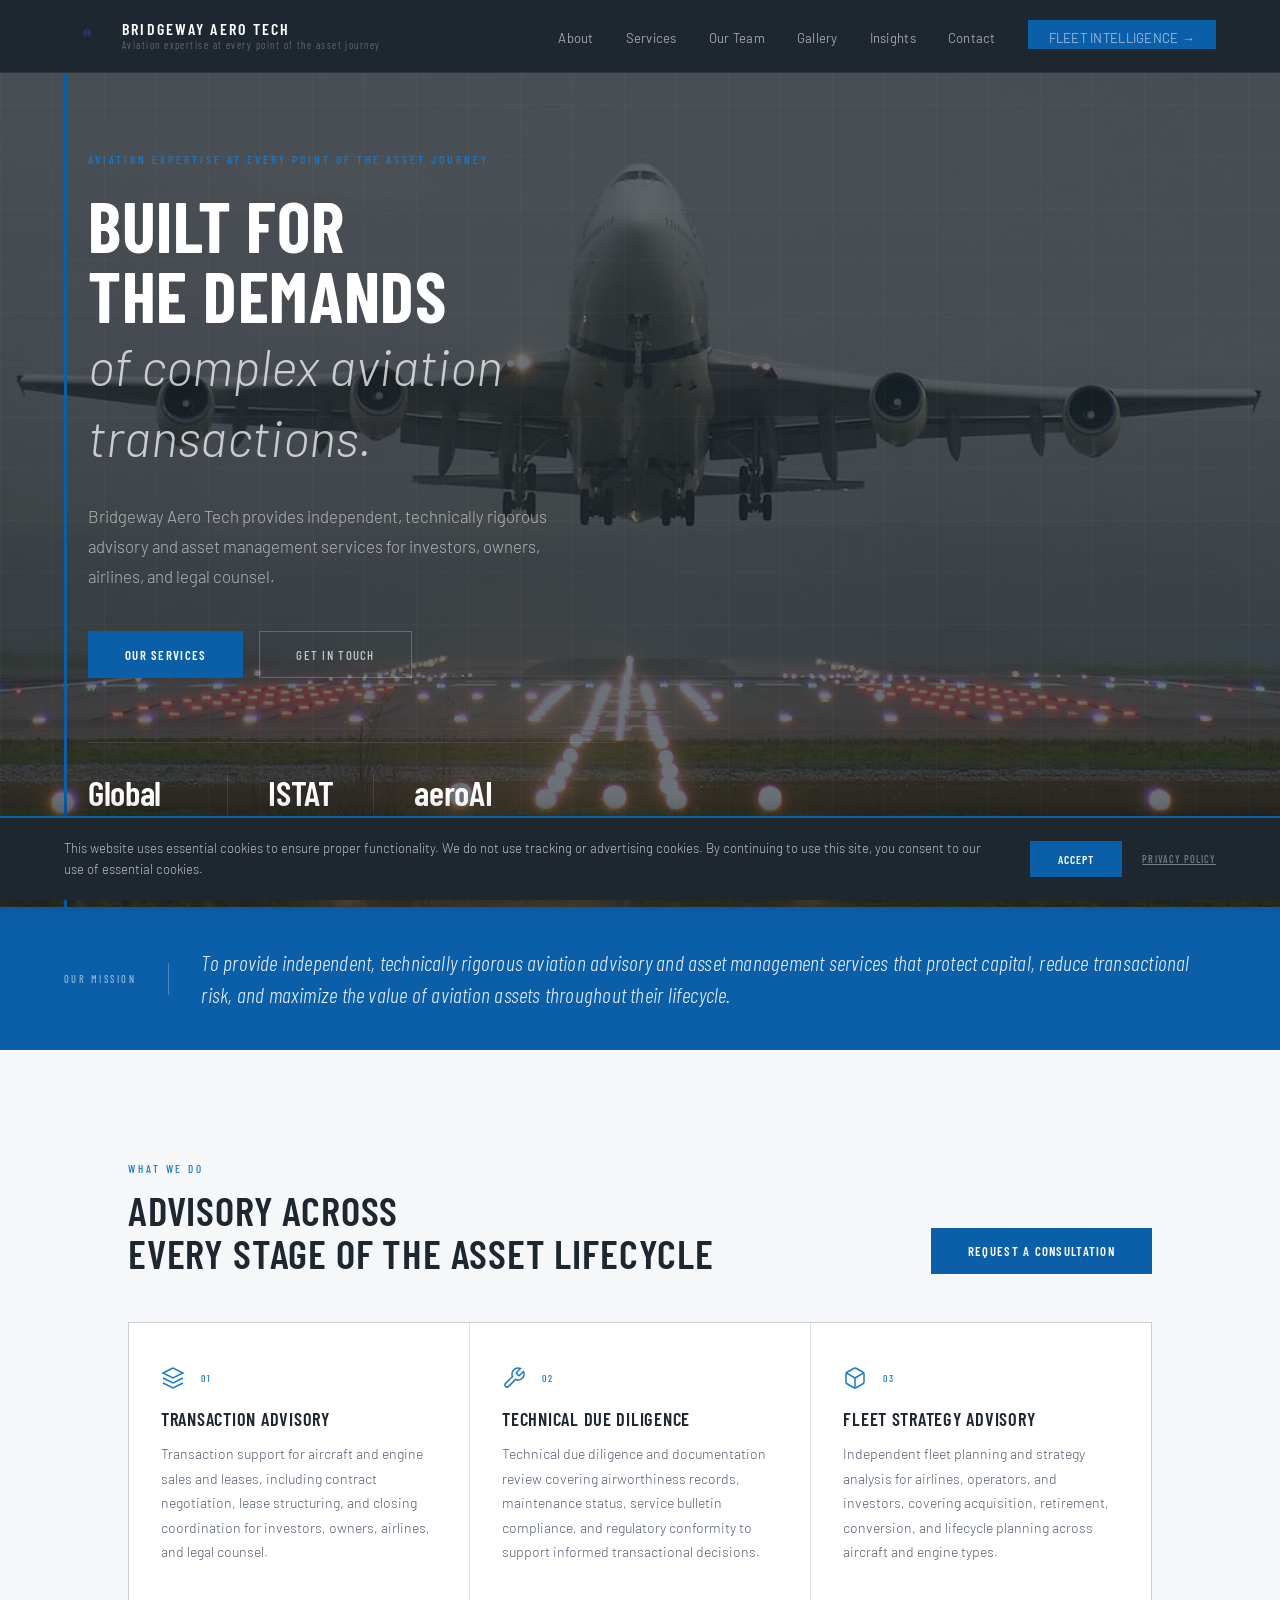
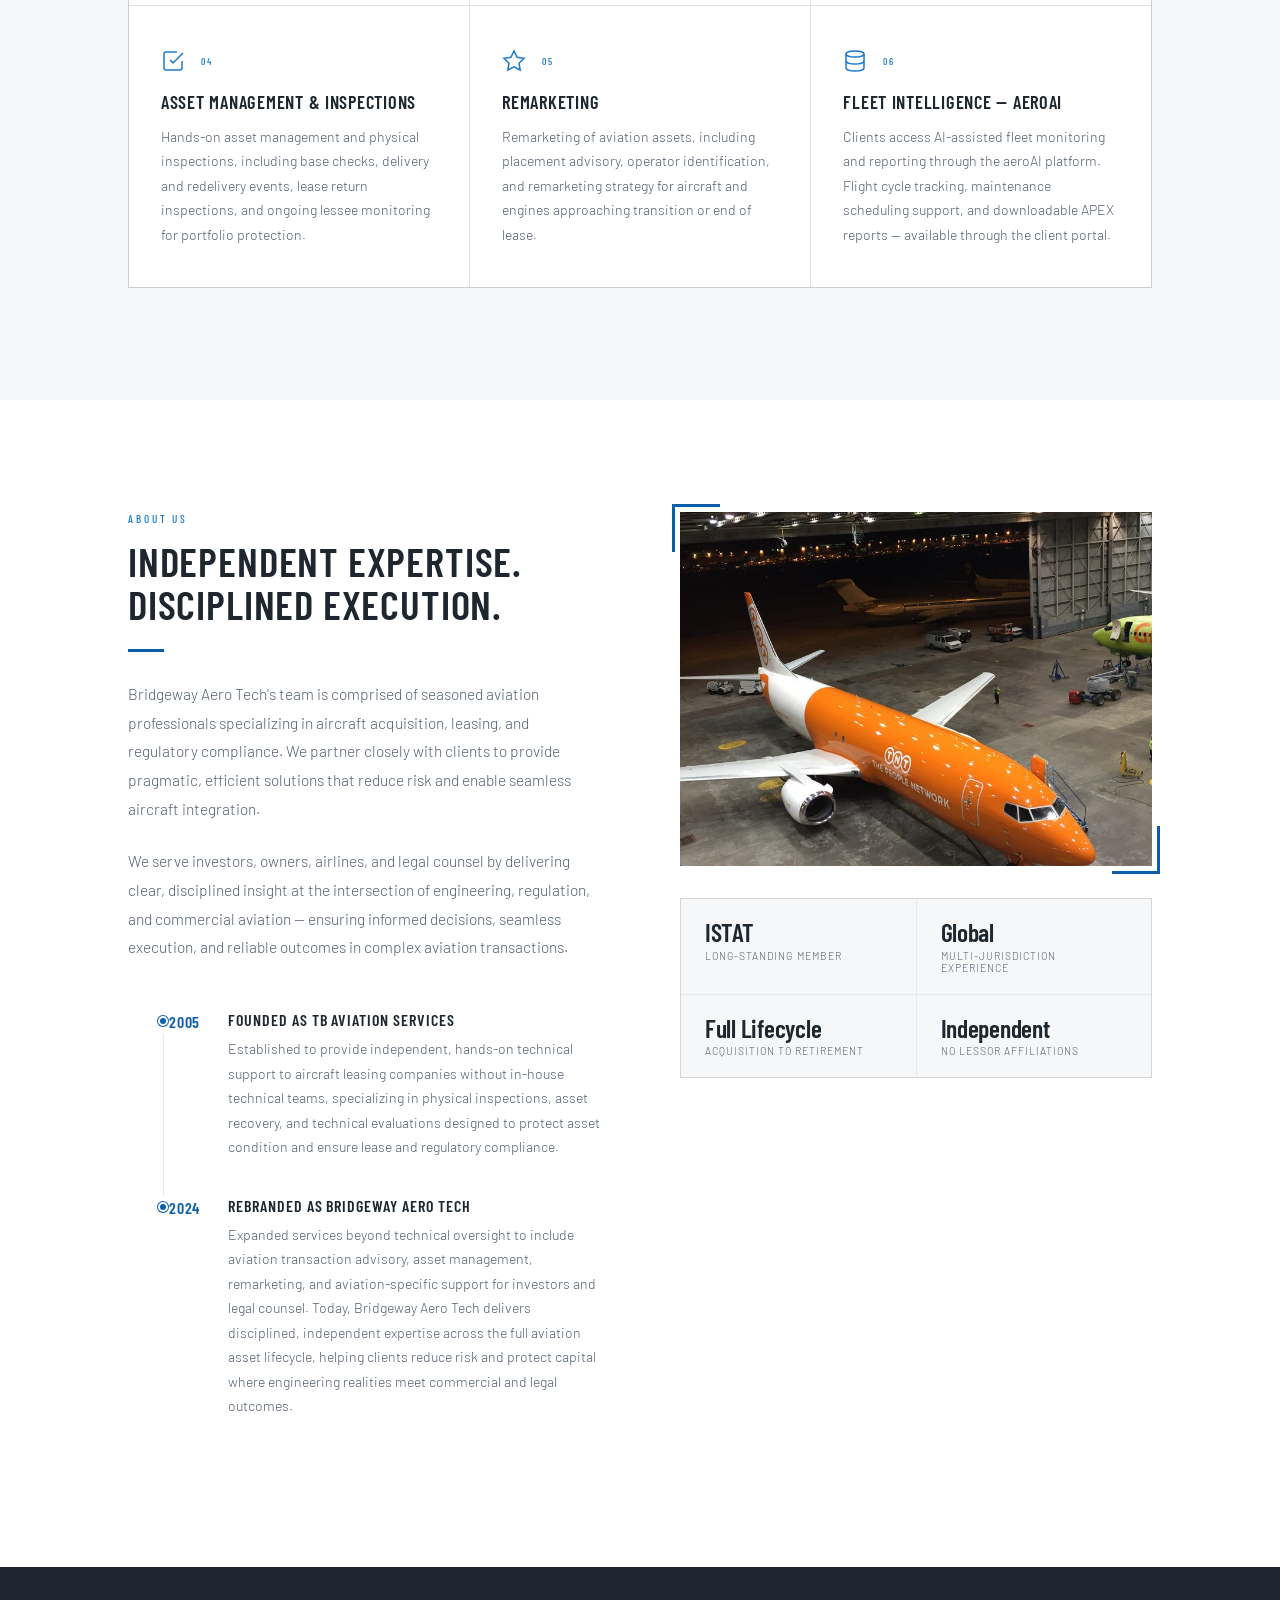
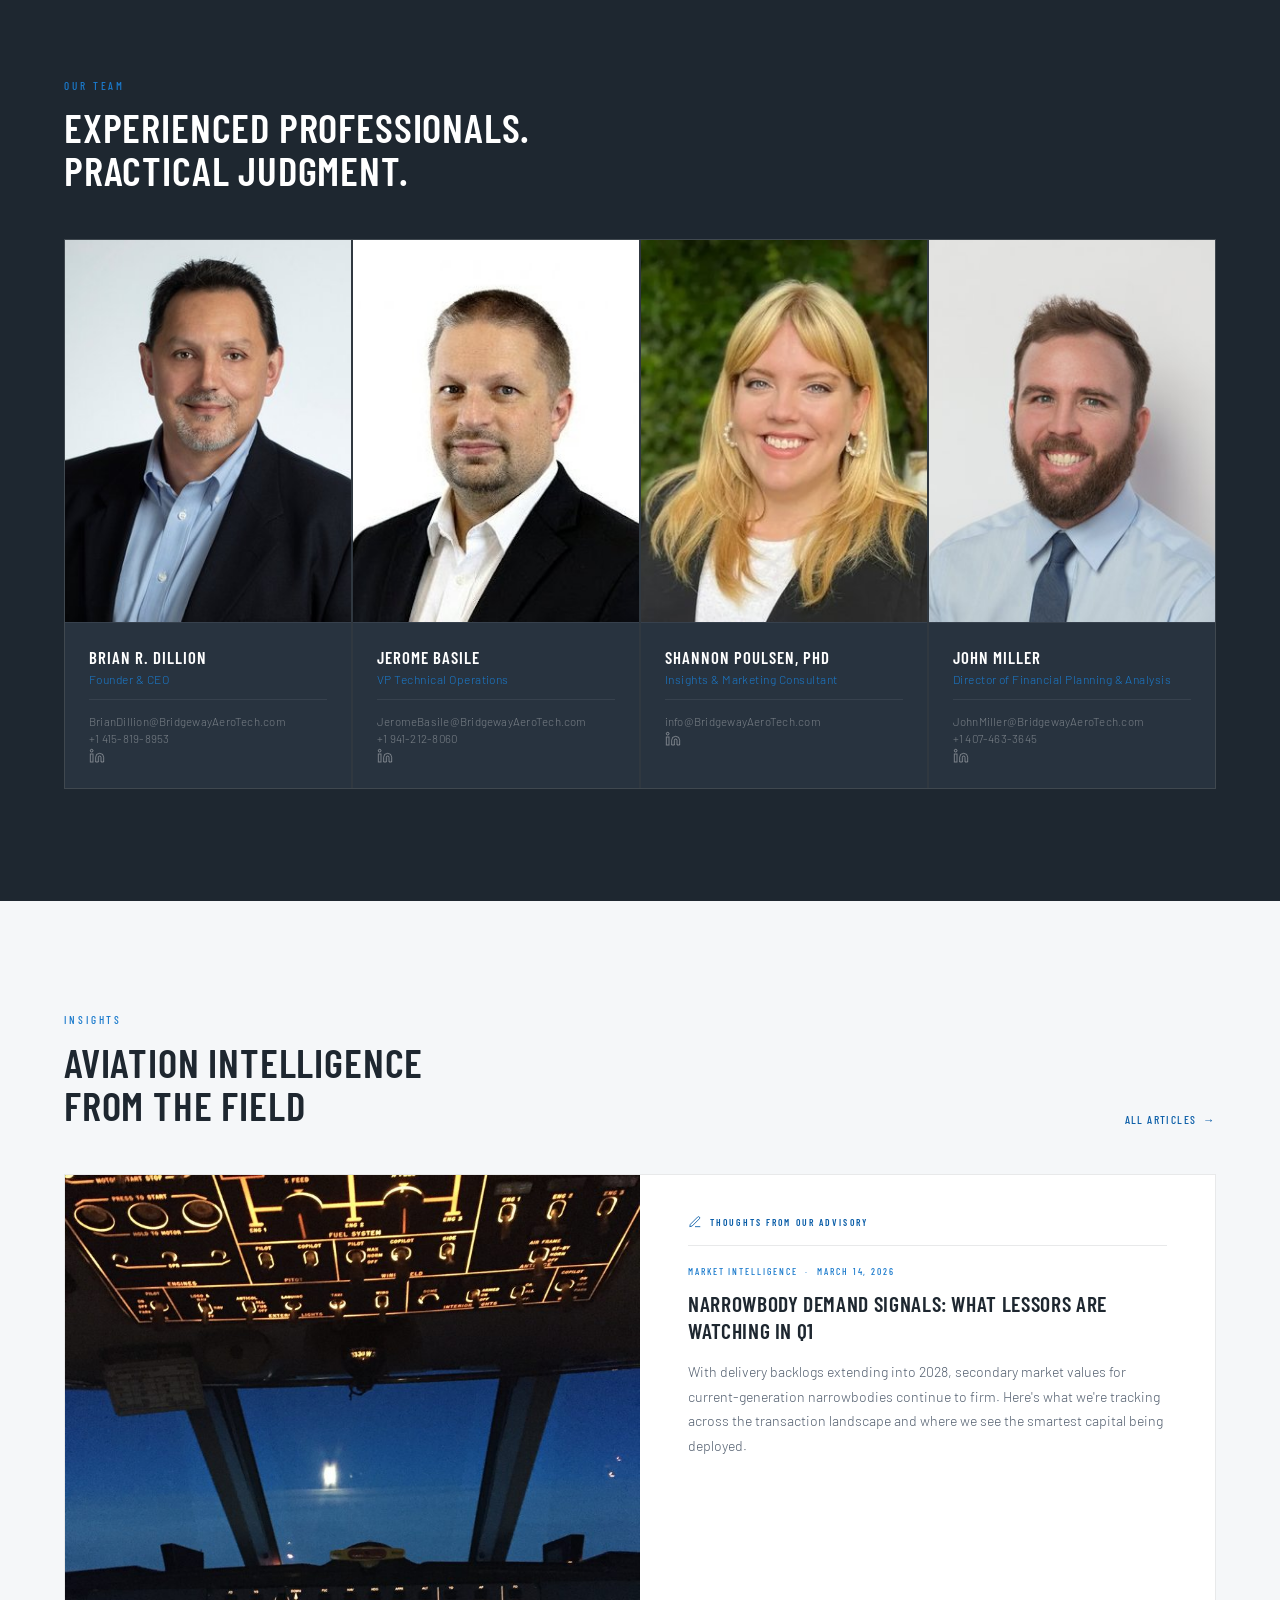
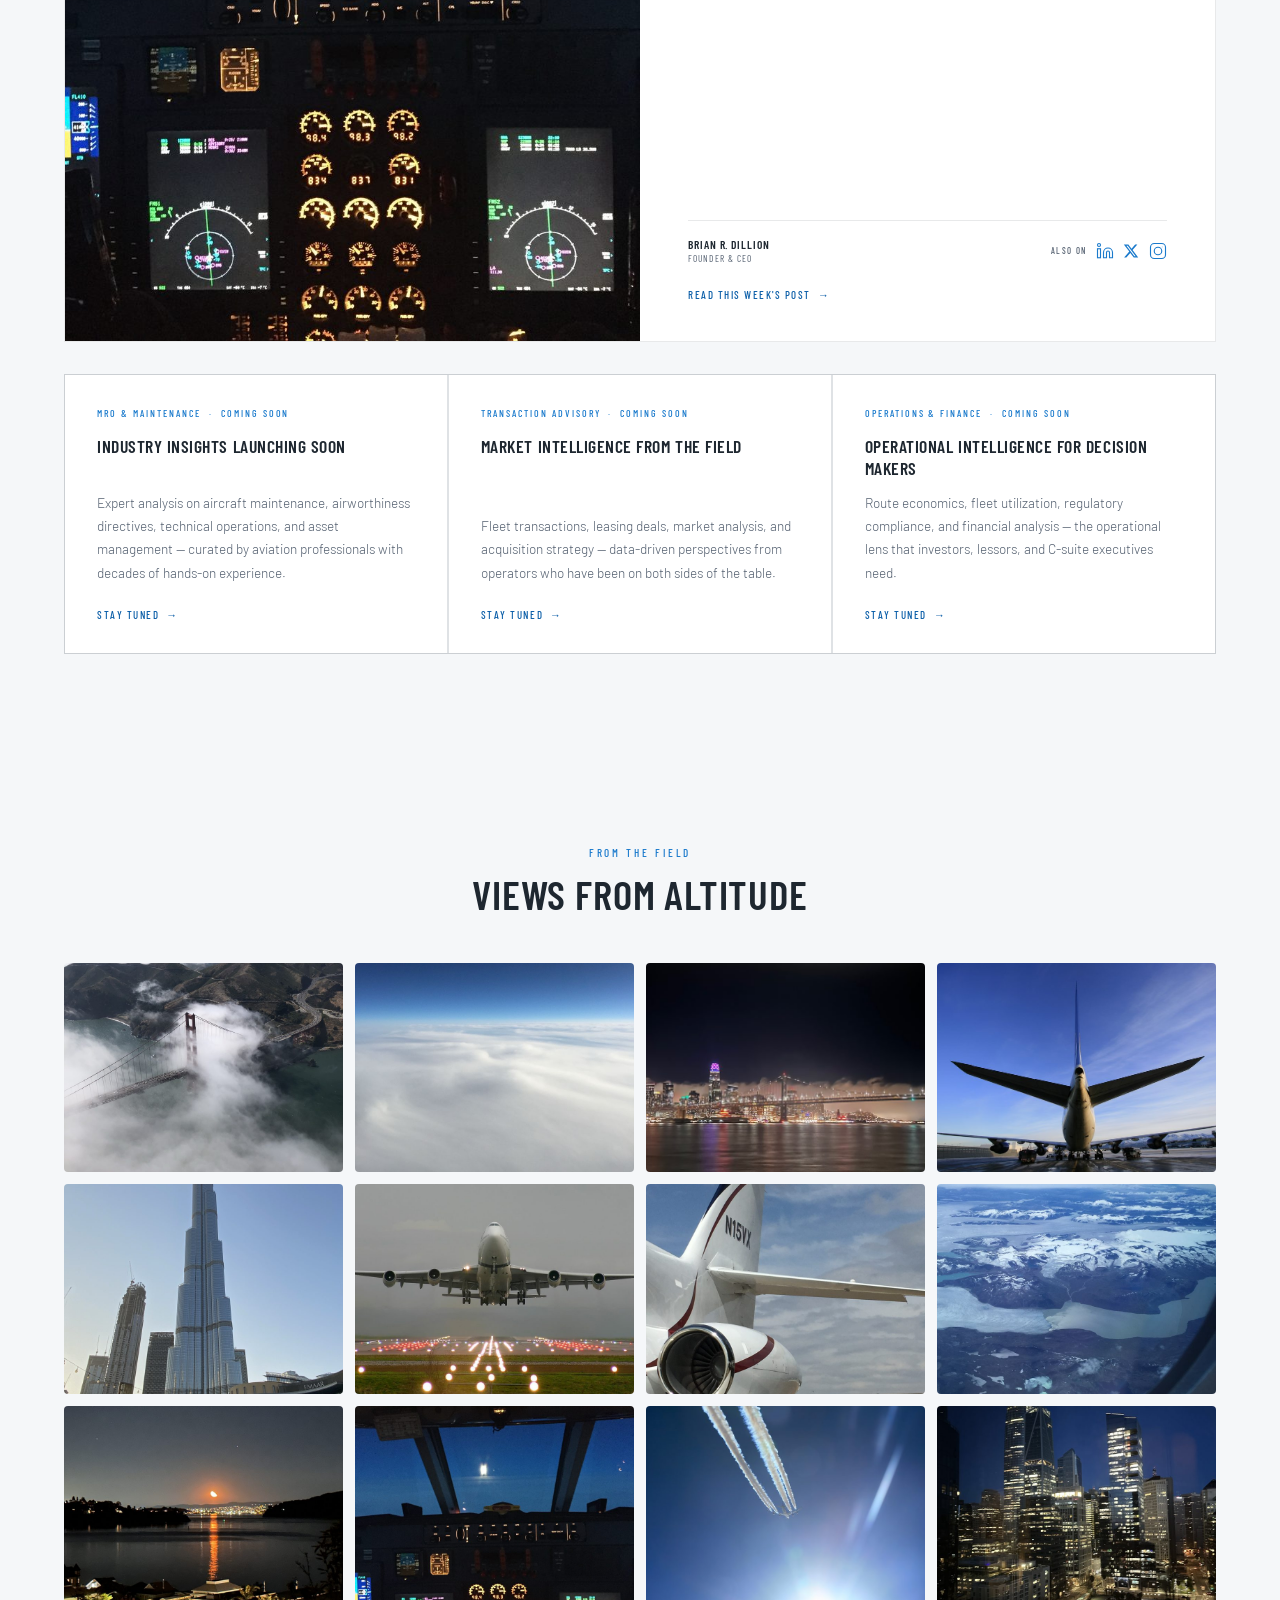
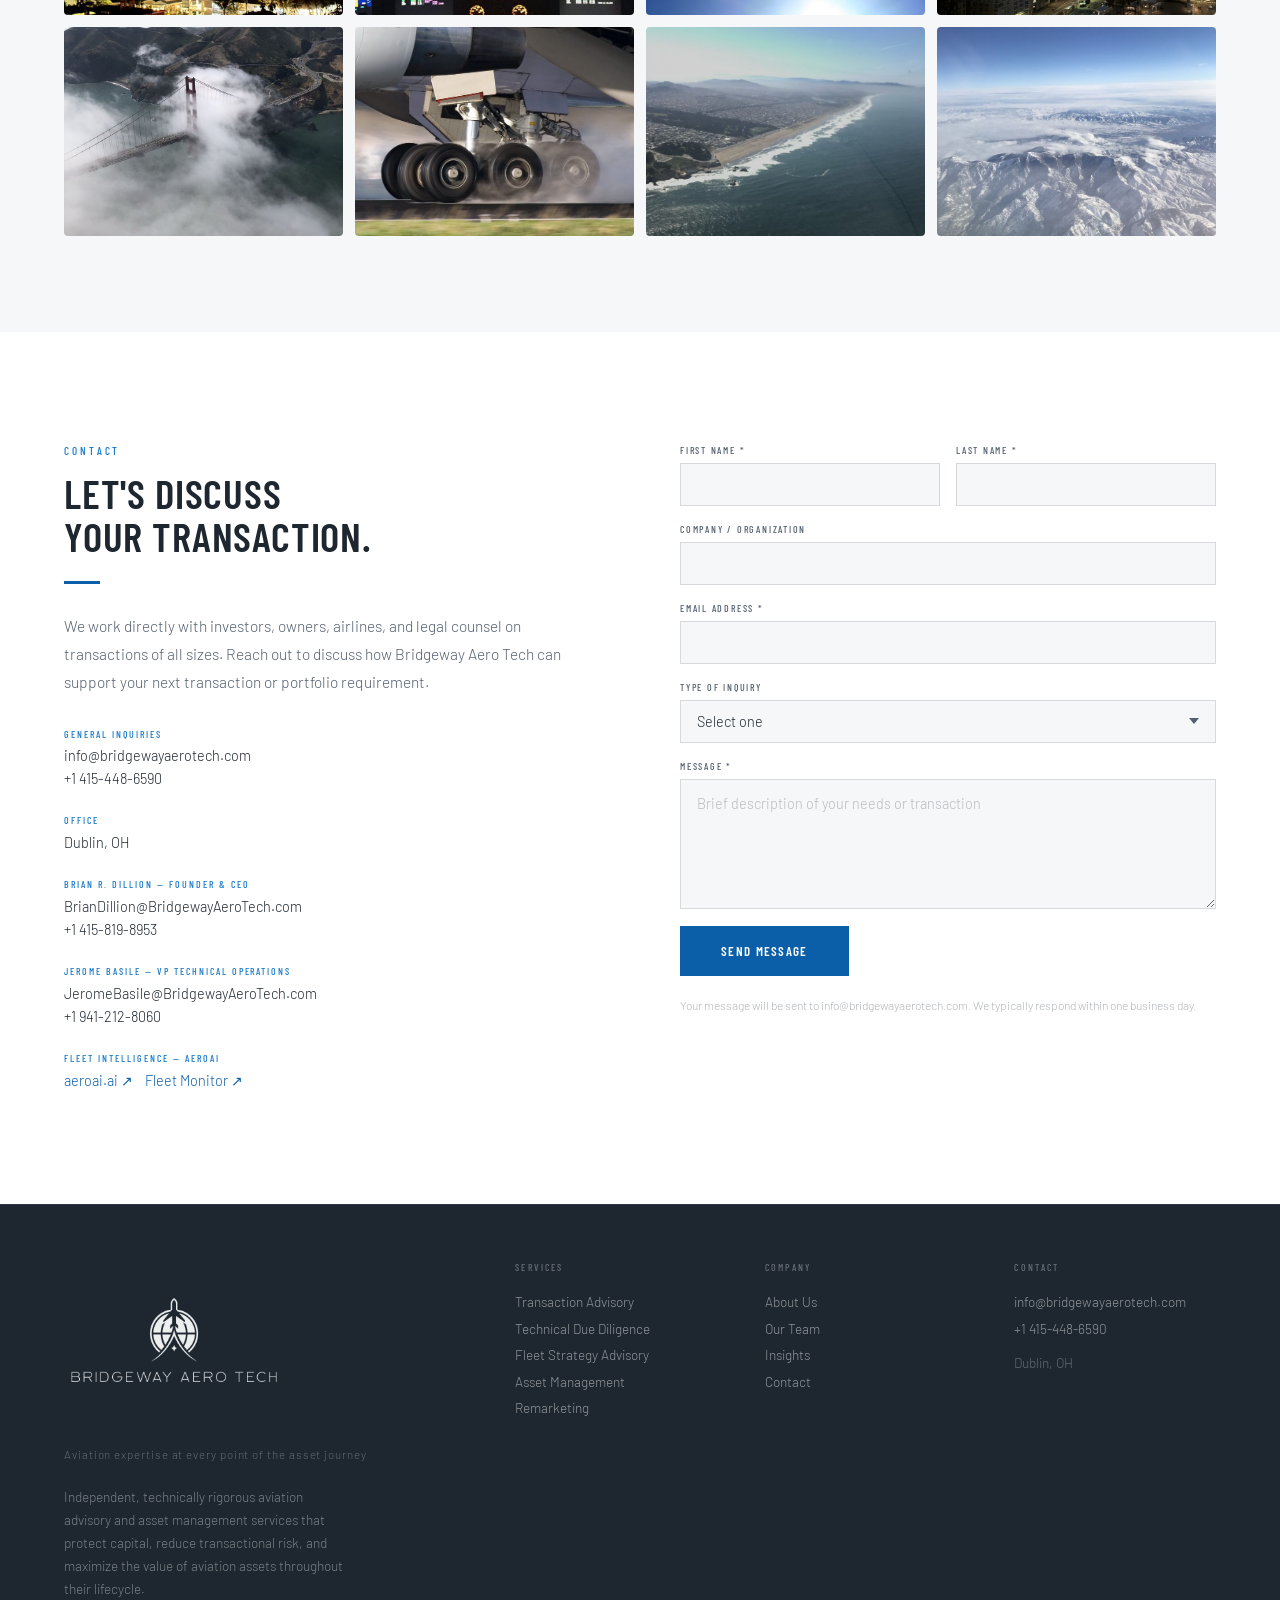
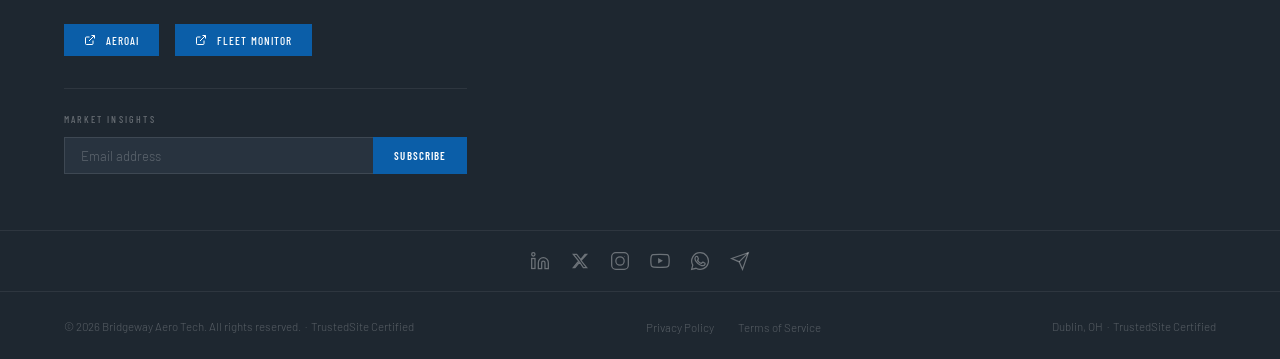
==== index.html @ 1b3d4e00 "Rebuild deploy with modular preview.html + all assets Replace old monolithic index.html with the upd" ====
<!DOCTYPE html>
<html lang="en">
<head>
<meta charset="UTF-8">
<meta name="viewport" content="width=device-width, initial-scale=1.0">
<title>Bridgeway Aero Tech | Independent Aviation Advisory &amp; Asset Management</title>
<meta name="description" content="Bridgeway Aero Tech — Aviation expertise at every point of the asset journey. Independent, technically rigorous aviation advisory and asset management services that protect capital, reduce transactional risk, and maximize asset value.">

<!-- Open Graph -->
<meta property="og:type" content="website">
<meta property="og:title" content="Bridgeway Aero Tech | Independent Aviation Advisory &amp; Asset Management">
<meta property="og:description" content="Aviation expertise at every point of the asset journey. Independent, technically rigorous aviation advisory and asset management services that protect capital and maximize asset value.">
<meta property="og:url" content="https://bridgewayaerotech.com/">
<meta property="og:image" content="https://bridgewayaerotech.com/assets/images/hero-poster.jpg">
<meta property="og:site_name" content="Bridgeway Aero Tech">

<!-- Twitter Card -->
<meta name="twitter:card" content="summary_large_image">
<meta name="twitter:title" content="Bridgeway Aero Tech | Independent Aviation Advisory">
<meta name="twitter:description" content="Aviation expertise at every point of the asset journey. Independent aviation advisory and asset management services that protect capital and reduce transactional risk.">
<meta name="twitter:image" content="https://bridgewayaerotech.com/assets/images/hero-poster.jpg">

<!-- Canonical -->
<link rel="canonical" href="https://bridgewayaerotech.com/">

<!-- Favicon -->
<link rel="icon" type="image/png" href="bat-logo-files/icononly_transparent.png">
<link rel="apple-touch-icon" href="bat-logo-files/icononly_transparent.png">

<!-- Preconnect -->
<link rel="preconnect" href="https://fonts.googleapis.com">
<link rel="preconnect" href="https://fonts.gstatic.com" crossorigin>

<!-- Google Fonts -->
<link href="https://fonts.googleapis.com/css2?family=Barlow:ital,wght@0,300;0,400;0,500;0,600;1,300;1,400&family=Barlow+Condensed:ital,wght@0,300;0,500;0,600;0,700;1,300&display=swap" rel="stylesheet">

<!-- Stylesheet -->
<link rel="stylesheet" href="css/styles.css">

<!-- Structured Data -->
<script type="application/ld+json">
{
  "@context": "https://schema.org",
  "@type": "Organization",
  "name": "Bridgeway Aero Tech",
  "url": "https://bridgewayaerotech.com",
  "logo": "https://bridgewayaerotech.com/bat-logo-files/fulllogo_transparent.png",
  "description": "Independent aviation advisory and asset management services.",
  "telephone": "+1-415-448-6590",
  "email": "info@bridgewayaerotech.com",
  "address": {
    "@type": "PostalAddress",
    "addressLocality": "Dublin",
    "addressRegion": "OH",
    "addressCountry": "US"
  },
  "sameAs": [
    "https://www.linkedin.com/company/bridgewayaerotech",
    "https://www.instagram.com/bridgewayaerotech",
    "https://aeroai.ai"
  ],
  "founder": {
    "@type": "Person",
    "name": "Brian R. Dillion",
    "jobTitle": "Founder & CEO"
  },
  "foundingDate": "2005"
}
</script>
</head>
<body>

<!-- ─────────────────────────────────────────
     NAVIGATION
───────────────────────────────────────── -->
<header>
  <nav class="nav" id="mainNav">
    <div class="nav-inner">

      <a href="#home" class="nav-logo" aria-label="Bridgeway Aero Tech">
        <img class="nav-logo-mark" src="assets/images/logo-mark.png" alt="Bridgeway Aero Tech" aria-hidden="true">
        <div class="nav-wordmark">
          Bridgeway Aero Tech
          <span>Aviation expertise at every point of the asset journey</span>
        </div>
      </a>

      <ul class="nav-links" role="list">
        <li><a href="#about">About</a></li>
        <li><a href="#services">Services</a></li>
        <li><a href="#team">Our Team</a></li>
        <li><a href="#gallery">Gallery</a></li>
        <li><a href="#insights">Insights</a></li>
        <li><a href="#contact">Contact</a></li>
        <li><a href="https://aeroai.ai" target="_blank" rel="noopener" class="nav-portal">Fleet Intelligence →</a></li>
      </ul>

      <button class="nav-toggle" id="navToggle" aria-label="Open menu" aria-expanded="false">
        <span></span>
        <span></span>
        <span></span>
      </button>

    </div>
  </nav>

  <!-- Mobile menu -->
  <div class="nav-mobile" id="navMobile" role="navigation" aria-label="Mobile menu">
    <ul role="list">
      <li><a href="#about" class="mobile-link">About</a></li>
      <li><a href="#services" class="mobile-link">Services</a></li>
      <li><a href="#team" class="mobile-link">Our Team</a></li>
      <li><a href="#gallery" class="mobile-link">Gallery</a></li>
      <li><a href="#insights" class="mobile-link">Insights</a></li>
      <li><a href="#contact" class="mobile-link">Contact</a></li>
    </ul>
    <a href="https://aeroai.ai" target="_blank" rel="noopener" class="nav-portal-mobile">Fleet Intelligence → aeroAI</a>
  </div>
</header>


<!-- ─────────────────────────────────────────
     HERO
───────────────────────────────────────── -->
<main>
<section class="hero" id="home" aria-label="Hero">

  <!-- Hero background image (swap back to <video> when hero-bg.mp4 is ready) -->
  <img class="hero-poster" src="assets/images/hero-poster.jpg" alt="" aria-hidden="true" loading="eager">

  <!-- Dark overlay -->
  <div class="hero-overlay" aria-hidden="true"></div>

  <!-- Engineering grid texture -->
  <div class="hero-grid-lines" aria-hidden="true"></div>

  <!-- Blue vertical accent -->
  <div class="hero-accent-bar" aria-hidden="true"></div>

  <div class="hero-content">
    <p class="hero-eyebrow">Aviation expertise at every point of the asset journey</p>
    <h1 class="hero-headline">
      Built for<br>
      the demands<br>
      <span class="italic-line">of complex aviation transactions.</span>
    </h1>
    <p class="hero-body">
      Bridgeway Aero Tech provides independent, technically rigorous advisory and asset management services for investors, owners, airlines, and legal counsel.
    </p>
    <div class="hero-actions">
      <a href="#services" class="btn-primary">Our Services</a>
      <a href="#contact" class="btn-ghost">Get in Touch</a>
    </div>
    <div class="hero-creds">
      <div class="cred">
        <div class="cred-value">Global</div>
        <div class="cred-label">FAA · EASA · CAAC</div>
      </div>
      <div class="cred">
        <div class="cred-value">ISTAT</div>
        <div class="cred-label">Member</div>
      </div>
      <div class="cred">
        <div class="cred-value">aeroAI</div>
        <div class="cred-label">Fleet Intelligence</div>
      </div>
    </div>
  </div>

  <!-- Scroll-down indicator -->
  <a href="#services" class="hero-scroll-indicator" aria-label="Scroll down">
    <svg width="20" height="20" viewBox="0 0 24 24" fill="none" stroke="currentColor" stroke-width="1.5">
      <polyline points="6 9 12 15 18 9"/>
    </svg>
  </a>

</section>


<!-- ─────────────────────────────────────────
     MISSION STRIP
───────────────────────────────────────── -->
<div class="mission-strip" aria-label="Our mission">
  <div class="mission-strip-inner">
    <span class="mission-strip-label">Our Mission</span>
    <div class="mission-strip-rule" aria-hidden="true"></div>
    <p class="mission-strip-text">
      To provide independent, technically rigorous aviation advisory and asset management services that protect capital, reduce transactional risk, and maximize the value of aviation assets throughout their lifecycle.
    </p>
  </div>
</div>


<!-- ─────────────────────────────────────────
     SERVICES
───────────────────────────────────────── -->
<section class="services" id="services" aria-labelledby="services-heading">
  <div class="container">
    <div class="services-header">
      <div class="reveal">
        <p class="section-eyebrow">What We Do</p>
        <h2 class="section-title" id="services-heading">
          Advisory across<br>every stage of the asset lifecycle
        </h2>
      </div>
      <a href="#contact" class="btn-primary reveal reveal-delay-1" style="align-self:flex-end;">Request a Consultation</a>
    </div>

    <div class="services-grid">
      <div class="service-card reveal">
        <div class="service-card-header">
          <svg class="service-icon" viewBox="0 0 24 24" fill="none" stroke="currentColor" stroke-width="1.5" aria-hidden="true"><path d="M12 2L2 7l10 5 10-5-10-5z"/><path d="M2 17l10 5 10-5"/><path d="M2 12l10 5 10-5"/></svg>
          <div class="service-num">01</div>
        </div>
        <h3 class="service-name">Transaction Advisory</h3>
        <p class="service-desc">Transaction support for aircraft and engine sales and leases, including contract negotiation, lease structuring, and closing coordination for investors, owners, airlines, and legal counsel.</p>
      </div>
      <div class="service-card reveal reveal-delay-1">
        <div class="service-card-header">
          <svg class="service-icon" viewBox="0 0 24 24" fill="none" stroke="currentColor" stroke-width="1.5" aria-hidden="true"><path d="M14.7 6.3a1 1 0 000 1.4l1.6 1.6a1 1 0 001.4 0l3.77-3.77a6 6 0 01-7.94 7.94l-6.91 6.91a2.12 2.12 0 01-3-3l6.91-6.91a6 6 0 017.94-7.94l-3.76 3.76z"/></svg>
          <div class="service-num">02</div>
        </div>
        <h3 class="service-name">Technical Due Diligence</h3>
        <p class="service-desc">Technical due diligence and documentation review covering airworthiness records, maintenance status, service bulletin compliance, and regulatory conformity to support informed transactional decisions.</p>
      </div>
      <div class="service-card reveal reveal-delay-2">
        <div class="service-card-header">
          <svg class="service-icon" viewBox="0 0 24 24" fill="none" stroke="currentColor" stroke-width="1.5" aria-hidden="true"><path d="M21 16V8a2 2 0 00-1-1.73l-7-4a2 2 0 00-2 0l-7 4A2 2 0 003 8v8a2 2 0 001 1.73l7 4a2 2 0 002 0l7-4A2 2 0 0021 16z"/><polyline points="3.27 6.96 12 12.01 20.73 6.96"/><line x1="12" y1="22.08" x2="12" y2="12"/></svg>
          <div class="service-num">03</div>
        </div>
        <h3 class="service-name">Fleet Strategy Advisory</h3>
        <p class="service-desc">Independent fleet planning and strategy analysis for airlines, operators, and investors, covering acquisition, retirement, conversion, and lifecycle planning across aircraft and engine types.</p>
      </div>
      <div class="service-card reveal">
        <div class="service-card-header">
          <svg class="service-icon" viewBox="0 0 24 24" fill="none" stroke="currentColor" stroke-width="1.5" aria-hidden="true"><path d="M9 11l3 3L22 4"/><path d="M21 12v7a2 2 0 01-2 2H5a2 2 0 01-2-2V5a2 2 0 012-2h11"/></svg>
          <div class="service-num">04</div>
        </div>
        <h3 class="service-name">Asset Management &amp; Inspections</h3>
        <p class="service-desc">Hands-on asset management and physical inspections, including base checks, delivery and redelivery events, lease return inspections, and ongoing lessee monitoring for portfolio protection.</p>
      </div>
      <div class="service-card reveal reveal-delay-1">
        <div class="service-card-header">
          <svg class="service-icon" viewBox="0 0 24 24" fill="none" stroke="currentColor" stroke-width="1.5" aria-hidden="true"><polygon points="12 2 15.09 8.26 22 9.27 17 14.14 18.18 21.02 12 17.77 5.82 21.02 7 14.14 2 9.27 8.91 8.26 12 2"/></svg>
          <div class="service-num">05</div>
        </div>
        <h3 class="service-name">Remarketing</h3>
        <p class="service-desc">Remarketing of aviation assets, including placement advisory, operator identification, and remarketing strategy for aircraft and engines approaching transition or end of lease.</p>
      </div>
      <div class="service-card reveal reveal-delay-2">
        <div class="service-card-header">
          <svg class="service-icon" viewBox="0 0 24 24" fill="none" stroke="currentColor" stroke-width="1.5" aria-hidden="true"><ellipse cx="12" cy="5" rx="9" ry="3"/><path d="M21 12c0 1.66-4 3-9 3s-9-1.34-9-3"/><path d="M3 5v14c0 1.66 4 3 9 3s9-1.34 9-3V5"/></svg>
          <div class="service-num">06</div>
        </div>
        <h3 class="service-name">Fleet Intelligence — aeroAI</h3>
        <p class="service-desc">Clients access AI-assisted fleet monitoring and reporting through the aeroAI platform. Flight cycle tracking, maintenance scheduling support, and downloadable APEX reports — available through the client portal.</p>
      </div>
    </div>
  </div>
</section>


<!-- ─────────────────────────────────────────
     ABOUT / HISTORY
───────────────────────────────────────── -->
<section class="about" id="about" aria-labelledby="about-heading">
  <div class="about-grid container">
    <div class="about-left">
      <div class="reveal">
        <p class="section-eyebrow">About Us</p>
        <h2 class="section-title" id="about-heading">
          Independent expertise.<br>Disciplined execution.
        </h2>
        <span class="blue-rule" style="margin-top:1.5rem;"></span>
      </div>

      <p class="about-body reveal reveal-delay-1">
        Bridgeway Aero Tech's team is comprised of seasoned aviation professionals specializing in aircraft acquisition, leasing, and regulatory compliance. We partner closely with clients to provide pragmatic, efficient solutions that reduce risk and enable seamless aircraft integration.
      </p>
      <p class="about-body reveal reveal-delay-1">
        We serve investors, owners, airlines, and legal counsel by delivering clear, disciplined insight at the intersection of engineering, regulation, and commercial aviation — ensuring informed decisions, seamless execution, and reliable outcomes in complex aviation transactions.
      </p>

      <div class="timeline reveal reveal-delay-2">
        <div class="timeline-item">
          <div class="timeline-year">2005</div>
          <div class="timeline-dot"></div>
          <div class="timeline-content-wrap">
            <h4 class="timeline-title">Founded as TB Aviation Services</h4>
            <p class="timeline-body">Established to provide independent, hands-on technical support to aircraft leasing companies without in-house technical teams, specializing in physical inspections, asset recovery, and technical evaluations designed to protect asset condition and ensure lease and regulatory compliance.</p>
          </div>
        </div>
        <div class="timeline-item">
          <div class="timeline-year">2024</div>
          <div class="timeline-dot"></div>
          <div class="timeline-content-wrap">
            <h4 class="timeline-title">Rebranded as Bridgeway Aero Tech</h4>
            <p class="timeline-body">Expanded services beyond technical oversight to include aviation transaction advisory, asset management, remarketing, and aviation-specific support for investors and legal counsel. Today, Bridgeway Aero Tech delivers disciplined, independent expertise across the full aviation asset lifecycle, helping clients reduce risk and protect capital where engineering realities meet commercial and legal outcomes.</p>
          </div>
        </div>
      </div>
    </div>

    <div class="about-right reveal reveal-delay-1">
      <div class="about-photo-wrap">
        <!-- Drop your operational photo at assets/images/about-photo.jpg -->
        <img src="assets/images/about-photo.jpg" alt="Bridgeway Aero Tech — operational aviation photo" class="about-photo" loading="lazy">
      </div>

      <div class="about-creds">
        <div class="about-cred">
          <div class="about-cred-value">ISTAT</div>
          <div class="about-cred-label">Long-standing member</div>
        </div>
        <div class="about-cred">
          <div class="about-cred-value">Global</div>
          <div class="about-cred-label">Multi-jurisdiction experience</div>
        </div>
        <div class="about-cred">
          <div class="about-cred-value">Full Lifecycle</div>
          <div class="about-cred-label">Acquisition to retirement</div>
        </div>
        <div class="about-cred">
          <div class="about-cred-value">Independent</div>
          <div class="about-cred-label">No lessor affiliations</div>
        </div>
      </div>
    </div>
  </div>
</section>


<!-- ─────────────────────────────────────────
     TEAM
───────────────────────────────────────── -->
<section class="team" id="team" aria-labelledby="team-heading">
  <div class="team-header reveal">
    <p class="section-eyebrow">Our Team</p>
    <h2 class="section-title section-title-light" id="team-heading">
      Experienced professionals.<br>Practical judgment.
    </h2>
  </div>

  <div class="team-grid">

    <article class="team-card reveal">
      <!-- Drop headshot at assets/images/team/brian-dillion.jpg -->
      <img src="assets/images/team/brian-dillion.jpg" alt="Brian R. Dillion — Founder and CEO" class="team-photo" loading="lazy">
      <div class="team-info">
        <div class="team-name">Brian R. Dillion</div>
        <div class="team-role">Founder &amp; CEO</div>
        <div class="team-contact">
          <a href="mailto:BrianDillion@BridgewayAeroTech.com">BrianDillion@BridgewayAeroTech.com</a>
          <a href="tel:+14158198953">+1 415-819-8953</a>
          <a href="#" target="_blank" rel="noopener" class="team-linkedin" aria-label="Brian Dillion on LinkedIn">
            <svg viewBox="0 0 24 24" fill="none" stroke="currentColor" stroke-width="1.5"><path d="M16 8a6 6 0 016 6v7h-4v-7a2 2 0 00-4 0v7h-4v-7a6 6 0 016-6z"/><rect x="2" y="9" width="4" height="12"/><circle cx="4" cy="4" r="2"/></svg>
          </a>
        </div>
      </div>
    </article>

    <article class="team-card reveal reveal-delay-1">
      <img src="assets/images/team/jerome-basile.jpg" alt="Jerome Basile — VP Technical Operations" class="team-photo" loading="lazy">
      <div class="team-info">
        <div class="team-name">Jerome Basile</div>
        <div class="team-role">VP Technical Operations</div>
        <div class="team-contact">
          <a href="mailto:JeromeBasile@BridgewayAeroTech.com">JeromeBasile@BridgewayAeroTech.com</a>
          <a href="tel:+19412128060">+1 941-212-8060</a>
          <a href="#" target="_blank" rel="noopener" class="team-linkedin" aria-label="Jerome Basile on LinkedIn">
            <svg viewBox="0 0 24 24" fill="none" stroke="currentColor" stroke-width="1.5"><path d="M16 8a6 6 0 016 6v7h-4v-7a2 2 0 00-4 0v7h-4v-7a6 6 0 016-6z"/><rect x="2" y="9" width="4" height="12"/><circle cx="4" cy="4" r="2"/></svg>
          </a>
        </div>
      </div>
    </article>

    <article class="team-card reveal reveal-delay-2">
      <img src="assets/images/team/shannon-poulsen.jpg" alt="Shannon Poulsen, PhD — Insights and Marketing Consultant" class="team-photo" loading="lazy">
      <div class="team-info">
        <div class="team-name">Shannon Poulsen, PhD</div>
        <div class="team-role">Insights &amp; Marketing Consultant</div>
        <div class="team-contact">
          <a href="mailto:info@BridgewayAeroTech.com">info@BridgewayAeroTech.com</a>
          <a href="#" target="_blank" rel="noopener" class="team-linkedin" aria-label="Shannon Poulsen on LinkedIn">
            <svg viewBox="0 0 24 24" fill="none" stroke="currentColor" stroke-width="1.5"><path d="M16 8a6 6 0 016 6v7h-4v-7a2 2 0 00-4 0v7h-4v-7a6 6 0 016-6z"/><rect x="2" y="9" width="4" height="12"/><circle cx="4" cy="4" r="2"/></svg>
          </a>
        </div>
      </div>
    </article>

    <article class="team-card reveal reveal-delay-3">
      <img src="assets/images/team/john-miller.jpg" alt="John Miller — Director Financial Planning and Analysis" class="team-photo" loading="lazy">
      <div class="team-info">
        <div class="team-name">John Miller</div>
        <div class="team-role">Director of Financial Planning &amp; Analysis</div>
        <div class="team-contact">
          <a href="mailto:JohnMiller@BridgewayAeroTech.com">JohnMiller@BridgewayAeroTech.com</a>
          <a href="tel:+14074633645">+1 407-463-3645</a>
          <a href="#" target="_blank" rel="noopener" class="team-linkedin" aria-label="John Miller on LinkedIn">
            <svg viewBox="0 0 24 24" fill="none" stroke="currentColor" stroke-width="1.5"><path d="M16 8a6 6 0 016 6v7h-4v-7a2 2 0 00-4 0v7h-4v-7a6 6 0 016-6z"/><rect x="2" y="9" width="4" height="12"/><circle cx="4" cy="4" r="2"/></svg>
          </a>
        </div>
      </div>
    </article>

  </div>
</section>


<!-- ─────────────────────────────────────────
     INSIGHTS
───────────────────────────────────────── -->
<section class="insights" id="insights" aria-labelledby="insights-heading">
  <div class="insights-header">
    <div class="reveal">
      <p class="section-eyebrow">Insights</p>
      <h2 class="section-title" id="insights-heading">
        Aviation intelligence<br>from the field
      </h2>
    </div>
    <a href="#" class="insights-link reveal reveal-delay-1">All Articles &nbsp;→</a>
  </div>

  <!-- ── Featured Blog: Thoughts from Our Advisory ── -->
  <div class="blog-featured reveal" id="blogFeatured">
    <div class="blog-featured-inner">
      <div class="blog-featured-img-wrap">
        <img src="assets/images/insights/article-01.jpg" alt="" class="blog-featured-img" id="blogImg" loading="lazy">
      </div>
      <div class="blog-featured-body">
        <div class="blog-featured-label">
          <svg viewBox="0 0 24 24" fill="none" stroke="currentColor" stroke-width="1.5" width="14" height="14"><path d="M12 20h9"/><path d="M16.5 3.5a2.121 2.121 0 013 3L7 19l-4 1 1-4L16.5 3.5z"/></svg>
          Thoughts from Our Advisory
        </div>
        <p class="blog-featured-meta" id="blogMeta">Market Intelligence &nbsp;·&nbsp; March 14, 2026</p>
        <h3 class="blog-featured-title" id="blogTitle">Narrowbody Demand Signals: What Lessors Are Watching in Q1</h3>
        <p class="blog-featured-excerpt" id="blogExcerpt">With delivery backlogs extending into 2028, secondary market values for current-generation narrowbodies continue to firm. Here's what we're tracking across the transaction landscape and where we see the smartest capital being deployed.</p>
        <div class="blog-featured-footer">
          <div class="blog-featured-author">
            <span class="blog-author-name" id="blogAuthor">Brian R. Dillion</span>
            <span class="blog-author-role" id="blogAuthorRole">Founder &amp; CEO</span>
          </div>
          <div class="blog-featured-share">
            <span class="blog-share-label">Also on</span>
            <a href="#" class="blog-share-icon" id="blogLinkedIn" target="_blank" rel="noopener" aria-label="Read on LinkedIn">
              <svg viewBox="0 0 24 24" fill="none" stroke="currentColor" stroke-width="1.5" width="18" height="18"><path d="M16 8a6 6 0 016 6v7h-4v-7a2 2 0 00-4 0v7h-4v-7a6 6 0 016-6z"/><rect x="2" y="9" width="4" height="12"/><circle cx="4" cy="4" r="2"/></svg>
            </a>
            <a href="#" class="blog-share-icon" target="_blank" rel="noopener" aria-label="Share on X">
              <svg viewBox="0 0 24 24" fill="currentColor" width="16" height="16"><path d="M18.244 2.25h3.308l-7.227 8.26 8.502 11.24H16.17l-5.214-6.817L4.99 21.75H1.68l7.73-8.835L1.254 2.25H8.08l4.713 6.231zm-1.161 17.52h1.833L7.084 4.126H5.117z"/></svg>
            </a>
            <a href="#" class="blog-share-icon" id="blogInstagram" target="_blank" rel="noopener" aria-label="View on Instagram">
              <svg viewBox="0 0 24 24" fill="none" stroke="currentColor" stroke-width="1.5" width="18" height="18"><rect x="2" y="2" width="20" height="20" rx="5"/><circle cx="12" cy="12" r="5"/><circle cx="17.5" cy="6.5" r=".5" fill="currentColor" stroke="none"/></svg>
            </a>
          </div>
        </div>
        <a href="#" class="insight-read blog-read-link" id="blogReadLink">Read This Week's Post &nbsp;→</a>
      </div>
    </div>
  </div>

  <!-- ── News Articles ── -->
  <div class="insights-grid" id="insightsGrid">
    <article class="insight-card reveal">
      <div class="insight-card-body">
        <p class="insight-meta">MRO &amp; Maintenance &nbsp;·&nbsp; Coming Soon</p>
        <h3 class="insight-title">Industry insights launching soon</h3>
        <p class="insight-excerpt">Expert analysis on aircraft maintenance, airworthiness directives, technical operations, and asset management — curated by aviation professionals with decades of hands-on experience.</p>
        <a href="#" class="insight-read">Stay Tuned &nbsp;→</a>
      </div>
    </article>
    <article class="insight-card reveal reveal-delay-1">
      <div class="insight-card-body">
        <p class="insight-meta">Transaction Advisory &nbsp;·&nbsp; Coming Soon</p>
        <h3 class="insight-title">Market intelligence from the field</h3>
        <p class="insight-excerpt">Fleet transactions, leasing deals, market analysis, and acquisition strategy — data-driven perspectives from operators who have been on both sides of the table.</p>
        <a href="#" class="insight-read">Stay Tuned &nbsp;→</a>
      </div>
    </article>
    <article class="insight-card reveal reveal-delay-2">
      <div class="insight-card-body">
        <p class="insight-meta">Operations &amp; Finance &nbsp;·&nbsp; Coming Soon</p>
        <h3 class="insight-title">Operational intelligence for decision makers</h3>
        <p class="insight-excerpt">Route economics, fleet utilization, regulatory compliance, and financial analysis — the operational lens that investors, lessors, and C-suite executives need.</p>
        <a href="#" class="insight-read">Stay Tuned &nbsp;→</a>
      </div>
    </article>
  </div>
</section>


<!-- ─────────────────────────────────────────
     GALLERY
───────────────────────────────────────── -->
<section class="gallery" id="gallery" aria-labelledby="gallery-heading">
  <div class="gallery-header reveal">
    <p class="section-eyebrow">From the Field</p>
    <h2 class="section-title" id="gallery-heading">
      Views from altitude
    </h2>
  </div>
  <div class="gallery-grid" id="galleryGrid">
    <!-- JS populates from manifest.json — 16 images shown, rotating 4 every 15 days -->
  </div>
</section>


<!-- ─────────────────────────────────────────
     CONTACT
───────────────────────────────────────── -->
<section class="contact" id="contact" aria-labelledby="contact-heading">
  <div class="contact-grid">

    <div class="contact-info">
      <div class="reveal">
        <p class="section-eyebrow">Contact</p>
        <h2 class="section-title" id="contact-heading">
          Let's discuss<br>your transaction.
        </h2>
        <span class="blue-rule" style="margin-top:1.5rem;"></span>
      </div>

      <p class="section-body reveal reveal-delay-1" style="margin-bottom:0;">
        We work directly with investors, owners, airlines, and legal counsel on transactions of all sizes. Reach out to discuss how Bridgeway Aero Tech can support your next transaction or portfolio requirement.
      </p>

      <div class="contact-detail reveal reveal-delay-2">
        <div>
          <p class="contact-item-label">General Inquiries</p>
          <p class="contact-item-value">
            <a href="mailto:info@bridgewayaerotech.com">info@bridgewayaerotech.com</a><br>
            <a href="tel:+14154486590">+1 415-448-6590</a>
          </p>
        </div>
        <div>
          <p class="contact-item-label">Office</p>
          <p class="contact-item-value">Dublin, OH</p>
        </div>
        <div>
          <p class="contact-item-label">Brian R. Dillion — Founder &amp; CEO</p>
          <p class="contact-item-value">
            <a href="mailto:BrianDillion@BridgewayAeroTech.com">BrianDillion@BridgewayAeroTech.com</a><br>
            <a href="tel:+14158198953">+1 415-819-8953</a>
          </p>
        </div>
        <div>
          <p class="contact-item-label">Jerome Basile — VP Technical Operations</p>
          <p class="contact-item-value">
            <a href="mailto:JeromeBasile@BridgewayAeroTech.com">JeromeBasile@BridgewayAeroTech.com</a><br>
            <a href="tel:+19412128060">+1 941-212-8060</a>
          </p>
        </div>
        <div>
          <p class="contact-item-label">Fleet Intelligence — aeroAI</p>
          <p class="contact-item-value">
            <a href="https://aeroai.ai" target="_blank" rel="noopener" style="color:var(--blue);">aeroai.ai ↗</a>
            &nbsp;&nbsp;
            <a href="https://app.aeroai.ai" target="_blank" rel="noopener" style="color:var(--blue);">Fleet Monitor ↗</a>
          </p>
        </div>
      </div>
    </div>

    <!-- Contact form -->
    <div class="reveal reveal-delay-1">
      <form
        class="contact-form"
        action="mailto:info@bridgewayaerotech.com"
        method="post"
        enctype="text/plain"
        id="contactForm"
        novalidate
        aria-label="Contact form"
      >
        <!-- Honeypot field — invisible to humans, catches bots -->
        <div class="form-hp" aria-hidden="true">
          <label for="website">Website</label>
          <input type="text" id="website" name="website" tabindex="-1" autocomplete="off">
        </div>

        <div class="form-row">
          <div class="form-group">
            <label class="form-label" for="fname">First Name *</label>
            <input class="form-input" type="text" id="fname" name="first_name" required autocomplete="given-name">
          </div>
          <div class="form-group">
            <label class="form-label" for="lname">Last Name *</label>
            <input class="form-input" type="text" id="lname" name="last_name" required autocomplete="family-name">
          </div>
        </div>

        <div class="form-group">
          <label class="form-label" for="company">Company / Organization</label>
          <input class="form-input" type="text" id="company" name="company" autocomplete="organization">
        </div>

        <div class="form-group">
          <label class="form-label" for="email">Email Address *</label>
          <input class="form-input" type="email" id="email" name="email" required autocomplete="email">
        </div>

        <div class="form-group">
          <label class="form-label" for="inquiry">Type of Inquiry</label>
          <select class="form-select" id="inquiry" name="inquiry_type">
            <option value="" disabled selected>Select one</option>
            <option value="Transaction Advisory">Transaction Advisory</option>
            <option value="Technical Due Diligence">Technical Due Diligence</option>
            <option value="Asset Management">Asset Management</option>
            <option value="Fleet Strategy">Fleet Strategy Advisory</option>
            <option value="Remarketing">Remarketing</option>
            <option value="Fleet Intelligence">Fleet Intelligence — aeroAI</option>
            <option value="General">General Inquiry</option>
          </select>
        </div>

        <div class="form-group">
          <label class="form-label" for="message">Message *</label>
          <textarea class="form-textarea" id="message" name="message" required placeholder="Brief description of your needs or transaction"></textarea>
        </div>

        <button type="submit" class="form-submit">Send Message</button>
        <p class="form-note">Your message will be sent to info@bridgewayaerotech.com. We typically respond within one business day.</p>

      </form>

      <!-- Success message (shown after form submits) -->
      <div class="form-success" id="formSuccess">
        <div class="form-success-title">Message Sent</div>
        <p class="form-success-text">Thank you for reaching out. We typically respond within one business day.</p>
      </div>
    </div>

  </div>
</section>
</main>


<!-- ─────────────────────────────────────────
     FOOTER
───────────────────────────────────────── -->
<footer class="footer" aria-label="Site footer">
  <div class="footer-top">

    <div>
      <img src="assets/images/logo-full.png" alt="Bridgeway Aero Tech" class="footer-logo" aria-hidden="true">
      <div class="footer-brand-sub">Aviation expertise at every point of the asset journey</div>
      <p class="footer-tagline">
        Independent, technically rigorous aviation advisory and asset management services that protect capital, reduce transactional risk, and maximize the value of aviation assets throughout their lifecycle.
      </p>
      <div class="footer-portals">
        <a href="https://aeroai.ai" target="_blank" rel="noopener" class="footer-portal">
          <svg width="12" height="12" viewBox="0 0 24 24" fill="none" stroke="currentColor" stroke-width="2" aria-hidden="true"><path d="M18 13v6a2 2 0 01-2 2H5a2 2 0 01-2-2V8a2 2 0 012-2h6"/><polyline points="15 3 21 3 21 9"/><line x1="10" y1="14" x2="21" y2="3"/></svg>
          aeroAI
        </a>
        <a href="https://app.aeroai.ai" target="_blank" rel="noopener" class="footer-portal">
          <svg width="12" height="12" viewBox="0 0 24 24" fill="none" stroke="currentColor" stroke-width="2" aria-hidden="true"><path d="M18 13v6a2 2 0 01-2 2H5a2 2 0 01-2-2V8a2 2 0 012-2h6"/><polyline points="15 3 21 3 21 9"/><line x1="10" y1="14" x2="21" y2="3"/></svg>
          Fleet Monitor
        </a>
      </div>

      <!-- Newsletter signup -->
      <div class="footer-newsletter">
        <div class="footer-newsletter-title">Market Insights</div>
        <form class="footer-newsletter-form" aria-label="Newsletter signup">
          <input type="email" class="footer-newsletter-input" placeholder="Email address" aria-label="Email for newsletter" required>
          <button type="submit" class="footer-newsletter-btn">Subscribe</button>
        </form>
      </div>
    </div>

    <div>
      <div class="footer-col-title">Services</div>
      <ul class="footer-col-links" role="list">
        <li><a href="#services">Transaction Advisory</a></li>
        <li><a href="#services">Technical Due Diligence</a></li>
        <li><a href="#services">Fleet Strategy Advisory</a></li>
        <li><a href="#services">Asset Management</a></li>
        <li><a href="#services">Remarketing</a></li>
      </ul>
    </div>

    <div>
      <div class="footer-col-title">Company</div>
      <ul class="footer-col-links" role="list">
        <li><a href="#about">About Us</a></li>
        <li><a href="#team">Our Team</a></li>
        <li><a href="#insights">Insights</a></li>
        <li><a href="#contact">Contact</a></li>
      </ul>
    </div>

    <div>
      <div class="footer-col-title">Contact</div>
      <ul class="footer-col-links" role="list">
        <li><a href="mailto:info@bridgewayaerotech.com">info@bridgewayaerotech.com</a></li>
        <li><a href="tel:+14154486590">+1 415-448-6590</a></li>
        <li style="color:rgba(255,255,255,.3);font-size:.85rem;font-weight:300;margin-top:.5rem;">Dublin, OH</li>
      </ul>
    </div>

  </div>

  <!-- Social media links -->
  <div class="footer-social">
    <a href="https://www.linkedin.com/company/bridgewayaerotech" target="_blank" rel="noopener" aria-label="LinkedIn">
      <svg viewBox="0 0 24 24" fill="none" stroke="currentColor" stroke-width="1.5"><path d="M16 8a6 6 0 016 6v7h-4v-7a2 2 0 00-4 0v7h-4v-7a6 6 0 016-6z"/><rect x="2" y="9" width="4" height="12"/><circle cx="4" cy="4" r="2"/></svg>
    </a>
    <a href="https://x.com/bridgewayaero" target="_blank" rel="noopener" aria-label="X (Twitter)">
      <svg viewBox="0 0 24 24" fill="none" stroke="currentColor" stroke-width="1.5"><path d="M4 4l6.5 8L4 20h2l5.5-6.8L16 20h4l-6.8-8.5L20 4h-2l-5.2 6.3L8 4H4z"/></svg>
    </a>
    <a href="https://www.instagram.com/bridgewayaerotech" target="_blank" rel="noopener" aria-label="Instagram">
      <svg viewBox="0 0 24 24" fill="none" stroke="currentColor" stroke-width="1.5"><rect x="2" y="2" width="20" height="20" rx="5"/><circle cx="12" cy="12" r="5"/><circle cx="17.5" cy="6.5" r=".5" fill="currentColor" stroke="none"/></svg>
    </a>
    <a href="#" target="_blank" rel="noopener" aria-label="YouTube">
      <svg viewBox="0 0 24 24" fill="none" stroke="currentColor" stroke-width="1.5"><path d="M22.54 6.42a2.78 2.78 0 00-1.94-2C18.88 4 12 4 12 4s-6.88 0-8.6.46a2.78 2.78 0 00-1.94 2A29 29 0 001 11.75a29 29 0 00.46 5.33A2.78 2.78 0 003.4 19.1c1.72.46 8.6.46 8.6.46s6.88 0 8.6-.46a2.78 2.78 0 001.94-2 29 29 0 00.46-5.25 29 29 0 00-.46-5.43z"/><polygon points="9.75 15.02 15.5 11.75 9.75 8.48 9.75 15.02" fill="currentColor" stroke="none"/></svg>
    </a>
    <a href="https://wa.me/14154486590" target="_blank" rel="noopener" aria-label="WhatsApp">
      <svg viewBox="0 0 24 24" fill="none" stroke="currentColor" stroke-width="1.5"><path d="M17.472 14.382c-.297-.149-1.758-.867-2.03-.967-.273-.099-.471-.148-.67.15-.197.297-.767.966-.94 1.164-.173.199-.347.223-.644.075-.297-.15-1.255-.463-2.39-1.475-.883-.788-1.48-1.761-1.653-2.059-.173-.297-.018-.458.13-.606.134-.133.298-.347.446-.52.149-.174.198-.298.298-.497.099-.198.05-.371-.025-.52-.075-.149-.669-1.612-.916-2.207-.242-.579-.487-.5-.669-.51-.173-.008-.371-.01-.57-.01-.198 0-.52.074-.792.372-.272.297-1.04 1.016-1.04 2.479 0 1.462 1.065 2.875 1.213 3.074.149.198 2.096 3.2 5.077 4.487.709.306 1.262.489 1.694.625.712.227 1.36.195 1.871.118.571-.085 1.758-.719 2.006-1.413.248-.694.248-1.289.173-1.413-.074-.124-.272-.198-.57-.347z"/><path d="M12 2a10 10 0 00-8.675 14.95L2 22l5.233-1.276A10 10 0 1012 2z"/></svg>
    </a>
    <a href="https://t.me/bridgewayaerotech" target="_blank" rel="noopener" aria-label="Telegram">
      <svg viewBox="0 0 24 24" fill="none" stroke="currentColor" stroke-width="1.5"><path d="M22 2L11 13"/><polygon points="22 2 15 22 11 13 2 9 22 2"/></svg>
    </a>
  </div>

  <div class="footer-bottom container" style="padding-left:var(--gutter);padding-right:var(--gutter);">
    <p class="footer-legal">&copy; <span class="footer-year">2025</span> Bridgeway Aero Tech. All rights reserved. &nbsp;·&nbsp; TrustedSite Certified</p>
    <ul class="footer-legal-links" role="list">
      <li><a href="#">Privacy Policy</a></li>
      <li><a href="#">Terms of Service</a></li>
    </ul>
    <p class="footer-address">Dublin, OH &nbsp;·&nbsp; TrustedSite Certified</p>
  </div>
</footer>


<!-- COOKIE CONSENT BANNER -->
<div id="cookieBanner" class="cookie-banner" role="dialog" aria-label="Cookie consent" style="display:none;">
  <div class="cookie-inner">
    <p class="cookie-text">This website uses essential cookies to ensure proper functionality. We do not use tracking or advertising cookies. By continuing to use this site, you consent to our use of essential cookies.</p>
    <div class="cookie-actions">
      <button id="cookieAccept" class="cookie-accept">Accept</button>
      <a href="#" id="cookiePrivacy" class="cookie-privacy">Privacy Policy</a>
    </div>
  </div>
</div>

<!-- ─────────────────────────────────────────
     BACK TO TOP
───────────────────────────────────────── -->
<button class="back-to-top" id="backToTop" aria-label="Back to top">
  <svg viewBox="0 0 24 24" fill="none" stroke="currentColor" stroke-width="2">
    <polyline points="18 15 12 9 6 15"/>
  </svg>
</button>


<!-- JavaScript -->
<script src="js/main.js"></script>

</body>
</html>
---- css/styles.css ----
/* ─────────────────────────────────────────
   RESET & ROOT
───────────────────────────────────────── */
*, *::before, *::after { margin: 0; padding: 0; box-sizing: border-box; }
html { font-size: 16px; scroll-behavior: smooth; }

:root {
  --charcoal:   #1E2730;
  --charcoal-2: #28333F;
  --blue:       #0B5EA8;
  --blue-lt:    #1A7ACC;
  --blue-dim:   rgba(11,94,168,.08);
  --white:      #FFFFFF;
  --off-white:  #F5F7F9;
  --rule:       rgba(30,39,48,.1);
  --rule-lt:    rgba(255,255,255,.1);
  --muted:      #546070;
  --muted-lt:   rgba(255,255,255,.5);
  --cond:       'Barlow Condensed', sans-serif;
  --body:       'Barlow', sans-serif;
  --gutter:     clamp(1.5rem, 5vw, 5rem);
  --max:        1320px;
}

body {
  font-family: var(--body);
  color: var(--charcoal);
  background: var(--white);
  overflow-x: hidden;
}

img { display: block; max-width: 100%; }
a { text-decoration: none; color: inherit; }


/* ─────────────────────────────────────────
   UTILITY
───────────────────────────────────────── */
.container {
  max-width: var(--max);
  margin: 0 auto;
  padding: 0 var(--gutter);
}

.section-eyebrow {
  font-family: var(--cond);
  font-size: .7rem;
  font-weight: 500;
  letter-spacing: .26em;
  text-transform: uppercase;
  color: var(--blue-lt);
  margin-bottom: .85rem;
}

.section-title {
  font-family: var(--cond);
  font-size: clamp(1.9rem, 3.2vw, 2.8rem);
  font-weight: 600;
  text-transform: uppercase;
  letter-spacing: .02em;
  color: var(--charcoal);
  line-height: 1.05;
}

.section-title-light {
  color: var(--white);
}

.section-body {
  font-size: .97rem;
  font-weight: 300;
  line-height: 1.8;
  color: var(--muted);
  max-width: 580px;
}

.section-body-light {
  color: rgba(255,255,255,.6);
}

/* blue left-border accent used throughout */
.blue-rule {
  display: block;
  width: 36px;
  height: 3px;
  background: var(--blue);
  margin-bottom: 1.75rem;
}

/* fade-in on scroll */
.reveal {
  opacity: 0;
  transform: translateY(22px);
  transition: opacity .65s ease, transform .65s ease;
}
.reveal.visible {
  opacity: 1;
  transform: none;
}
.reveal-delay-1 { transition-delay: .1s; }
.reveal-delay-2 { transition-delay: .2s; }
.reveal-delay-3 { transition-delay: .3s; }
.reveal-delay-4 { transition-delay: .4s; }

/* Honeypot field — invisible to humans */
.form-hp {
  position: absolute;
  left: -9999px;
  top: -9999px;
  opacity: 0;
  height: 0;
  width: 0;
  overflow: hidden;
}


/* ─────────────────────────────────────────
   NAVIGATION
───────────────────────────────────────── */
.nav {
  position: fixed;
  top: 0; left: 0; right: 0;
  z-index: 100;
  background: var(--charcoal);
  border-bottom: 1px solid rgba(255,255,255,.07);
  transition: box-shadow .3s;
}

.nav.scrolled {
  box-shadow: 0 2px 24px rgba(0,0,0,.35);
}

.nav-inner {
  max-width: var(--max);
  margin: 0 auto;
  padding: 0 var(--gutter);
  height: 72px;
  display: flex;
  align-items: center;
  justify-content: space-between;
  gap: 2rem;
}

/* Logo */
.nav-logo {
  display: flex;
  align-items: center;
  gap: .75rem;
  flex-shrink: 0;
}

.nav-logo-mark {
  width: 46px;
  height: auto;
  flex-shrink: 0;
  object-fit: contain;
}

.nav-wordmark {
  font-family: var(--cond);
  font-size: 1rem;
  font-weight: 600;
  letter-spacing: .14em;
  text-transform: uppercase;
  color: var(--white);
  line-height: 1.25;
}

.nav-wordmark span {
  display: block;
  font-weight: 300;
  font-size: .65rem;
  letter-spacing: .14em;
  text-transform: none;
  color: rgba(255,255,255,.38);
}

/* Desktop links */
.nav-links {
  display: flex;
  align-items: center;
  gap: 2rem;
  list-style: none;
}

.nav-links a {
  font-family: var(--body);
  font-size: .82rem;
  font-weight: 400;
  color: rgba(255,255,255,.58);
  letter-spacing: .02em;
  transition: color .2s;
  position: relative;
  padding-bottom: 2px;
}

.nav-links a:hover { color: var(--white); }

/* Active nav link highlighting */
.nav-links a.active {
  color: var(--white);
}

.nav-links a.active::after {
  content: '';
  position: absolute;
  bottom: -4px;
  left: 0;
  right: 0;
  height: 2px;
  background: var(--blue);
}

/* aeroAI CTA */
.nav-portal {
  font-family: var(--cond);
  font-size: .72rem;
  font-weight: 600;
  letter-spacing: .1em;
  text-transform: uppercase;
  color: var(--white);
  background: var(--blue);
  padding: .55rem 1.25rem;
  border: 1px solid var(--blue);
  white-space: nowrap;
  transition: background .2s;
}

.nav-portal:hover { background: var(--blue-lt); border-color: var(--blue-lt); }

/* Mobile hamburger */
.nav-toggle {
  display: none;
  flex-direction: column;
  gap: 5px;
  background: none;
  border: none;
  cursor: pointer;
  padding: 4px;
}

.nav-toggle span {
  display: block;
  width: 24px;
  height: 2px;
  background: rgba(255,255,255,.7);
  transition: all .3s;
}

/* Mobile menu */
.nav-mobile {
  display: none;
  background: var(--charcoal-2);
  border-top: 1px solid rgba(255,255,255,.07);
}

.nav-mobile.open { display: block; }

.nav-mobile ul {
  list-style: none;
  padding: 1rem var(--gutter);
  display: flex;
  flex-direction: column;
  gap: .25rem;
}

.nav-mobile ul a {
  display: block;
  font-size: .9rem;
  color: rgba(255,255,255,.65);
  padding: .65rem 0;
  border-bottom: 1px solid rgba(255,255,255,.06);
  transition: color .2s;
}

.nav-mobile ul a:hover { color: var(--white); }

.nav-mobile .nav-portal-mobile {
  display: block;
  margin: 1rem var(--gutter) 1.25rem;
  text-align: center;
  font-family: var(--cond);
  font-size: .78rem;
  font-weight: 600;
  letter-spacing: .1em;
  text-transform: uppercase;
  color: var(--white);
  background: var(--blue);
  padding: .75rem;
}


/* ─────────────────────────────────────────
   HERO
───────────────────────────────────────── */
.hero {
  position: relative;
  min-height: 100vh;
  display: flex;
  align-items: flex-end;
  background: var(--charcoal);
  overflow: hidden;
  padding-top: 72px; /* nav offset */
}

/* Hero poster background */
.hero-poster {
  position: absolute;
  inset: 0;
  width: 100%;
  height: 100%;
  object-fit: cover;
  z-index: 0;
}

/* Dark overlay */
.hero-overlay {
  position: absolute;
  inset: 0;
  background: rgba(30, 39, 48, 0.65);
  z-index: 1;
}

/* Subtle engineering grid */
.hero-grid-lines {
  position: absolute;
  inset: 0;
  pointer-events: none;
  background-image:
    linear-gradient(rgba(255,255,255,.025) 1px, transparent 1px),
    linear-gradient(90deg, rgba(255,255,255,.025) 1px, transparent 1px);
  background-size: 52px 52px;
  z-index: 2;
}

/* Blue vertical accent */
.hero-accent-bar {
  position: absolute;
  left: var(--gutter);
  top: 0; bottom: 0;
  width: 3px;
  background: var(--blue);
  z-index: 3;
}

.hero-content {
  position: relative;
  z-index: 4;
  padding: 5rem var(--gutter) 5rem calc(var(--gutter) + 1.5rem);
  max-width: 680px;
}

.hero-eyebrow {
  font-family: var(--cond);
  font-size: .72rem;
  font-weight: 500;
  letter-spacing: .26em;
  text-transform: uppercase;
  color: var(--blue-lt);
  margin-bottom: 1.5rem;
}

.hero-headline {
  font-family: var(--cond);
  font-size: clamp(2.8rem, 5.5vw, 5.2rem);
  font-weight: 700;
  line-height: 1.0;
  color: var(--white);
  text-transform: uppercase;
  letter-spacing: .01em;
  margin-bottom: 1.75rem;
}

.hero-headline .italic-line {
  display: block;
  font-family: var(--body);
  font-weight: 300;
  font-style: italic;
  font-size: 72%;
  text-transform: none;
  letter-spacing: 0;
  color: rgba(255,255,255,.72);
  line-height: 1.4;
}

.hero-body {
  font-size: 1.05rem;
  font-weight: 300;
  line-height: 1.8;
  color: rgba(255,255,255,.6);
  max-width: 500px;
  margin-bottom: 2.5rem;
}

.hero-actions {
  display: flex;
  gap: 1rem;
  flex-wrap: wrap;
  margin-bottom: 4rem;
}

.btn-primary {
  font-family: var(--cond);
  font-size: .8rem;
  font-weight: 600;
  letter-spacing: .1em;
  text-transform: uppercase;
  color: var(--white);
  background: var(--blue);
  padding: .9rem 2.25rem;
  border: 1px solid var(--blue);
  cursor: pointer;
  transition: background .2s, border-color .2s;
  display: inline-block;
}

.btn-primary:hover { background: var(--blue-lt); border-color: var(--blue-lt); }

.btn-ghost {
  font-family: var(--cond);
  font-size: .8rem;
  font-weight: 500;
  letter-spacing: .1em;
  text-transform: uppercase;
  color: rgba(255,255,255,.7);
  background: transparent;
  padding: .9rem 2.25rem;
  border: 1px solid rgba(255,255,255,.22);
  cursor: pointer;
  transition: border-color .2s, color .2s;
  display: inline-block;
}

.btn-ghost:hover { border-color: rgba(255,255,255,.6); color: var(--white); }

/* Credential strip */
.hero-creds {
  display: flex;
  gap: 0;
  border-top: 1px solid rgba(255,255,255,.1);
  padding-top: 2rem;
}

.cred {
  padding-right: 2.5rem;
}

.cred + .cred {
  border-left: 1px solid rgba(255,255,255,.1);
  padding-left: 2.5rem;
}

.cred-value {
  font-family: var(--cond);
  font-size: 2.2rem;
  font-weight: 600;
  color: var(--white);
  line-height: 1;
  letter-spacing: -.01em;
}

.cred-label {
  font-family: var(--body);
  font-size: .65rem;
  font-weight: 300;
  letter-spacing: .12em;
  text-transform: uppercase;
  color: rgba(255,255,255,.38);
  margin-top: .3rem;
}

/* Scroll-down indicator */
.hero-scroll-indicator {
  position: absolute;
  bottom: 2rem;
  left: 50%;
  transform: translateX(-50%);
  z-index: 4;
  display: flex;
  flex-direction: column;
  align-items: center;
  gap: .5rem;
  color: rgba(255,255,255,.3);
  cursor: pointer;
  transition: color .2s;
}

.hero-scroll-indicator:hover {
  color: rgba(255,255,255,.6);
}

.hero-scroll-indicator svg {
  animation: scrollBounce 1.5s ease infinite;
}

@keyframes scrollBounce {
  0%, 100% { transform: translateY(0); }
  50% { transform: translateY(6px); }
}


/* ─────────────────────────────────────────
   MISSION STRIP
───────────────────────────────────────── */
.mission-strip {
  background: var(--blue);
  padding: 2.5rem var(--gutter);
}

.mission-strip-inner {
  max-width: var(--max);
  margin: 0 auto;
  display: flex;
  align-items: center;
  gap: 2rem;
}

.mission-strip-label {
  font-family: var(--cond);
  font-size: .65rem;
  font-weight: 500;
  letter-spacing: .24em;
  text-transform: uppercase;
  color: rgba(255,255,255,.55);
  white-space: nowrap;
  flex-shrink: 0;
}

.mission-strip-rule {
  width: 1px;
  height: 32px;
  background: rgba(255,255,255,.25);
  flex-shrink: 0;
}

.mission-strip-text {
  font-family: var(--cond);
  font-size: clamp(1rem, 2vw, 1.35rem);
  font-weight: 300;
  font-style: italic;
  color: rgba(255,255,255,.9);
  line-height: 1.45;
  letter-spacing: .01em;
}


/* ─────────────────────────────────────────
   SERVICES
───────────────────────────────────────── */
.services {
  padding: 7rem var(--gutter);
  background: var(--off-white);
}

.services-header {
  display: flex;
  justify-content: space-between;
  align-items: flex-end;
  margin-bottom: 3rem;
  gap: 2rem;
  flex-wrap: wrap;
}

.services-grid {
  display: grid;
  grid-template-columns: repeat(3, 1fr);
  gap: 1.5px;
  background: rgba(30,39,48,.1);
  border: 1.5px solid rgba(30,39,48,.1);
}

.service-card {
  background: var(--white);
  padding: 2.5rem 2rem;
  position: relative;
  transition: background .22s;
  border-top: 3px solid transparent;
}

.service-card:hover {
  background: #fafcff;
  border-top-color: var(--blue);
}

.service-card-header {
  display: flex;
  align-items: center;
  gap: 1rem;
  margin-bottom: 1.1rem;
}

.service-icon {
  width: 24px;
  height: 24px;
  color: var(--blue-lt);
  flex-shrink: 0;
}

.service-num {
  font-family: var(--cond);
  font-size: .62rem;
  font-weight: 500;
  letter-spacing: .2em;
  color: var(--blue-lt);
}

.service-name {
  font-family: var(--cond);
  font-size: 1.15rem;
  font-weight: 600;
  text-transform: uppercase;
  letter-spacing: .04em;
  color: var(--charcoal);
  margin-bottom: .75rem;
  line-height: 1.2;
}

.service-desc {
  font-size: .875rem;
  font-weight: 300;
  line-height: 1.75;
  color: var(--muted);
}


/* ─────────────────────────────────────────
   ABOUT / HISTORY
───────────────────────────────────────── */
.about {
  padding: 7rem var(--gutter);
  background: var(--white);
}

.about-grid {
  display: grid;
  grid-template-columns: 1fr 1fr;
  gap: 5rem;
  align-items: start;
  max-width: var(--max);
  margin: 0 auto;
}

.about-left {}

.about-body {
  font-size: .97rem;
  font-weight: 300;
  line-height: 1.85;
  color: var(--muted);
  margin-bottom: 1.5rem;
}

/* Timeline */
.timeline {
  margin-top: 3rem;
}

.timeline-item {
  display: grid;
  grid-template-columns: 72px 1fr;
  gap: 1.5rem;
  padding-bottom: 2.25rem;
  position: relative;
}

.timeline-item:not(:last-child)::after {
  content: '';
  position: absolute;
  left: 35px;
  top: 1.5rem;
  bottom: 0;
  width: 1px;
  background: var(--rule);
}

.timeline-year {
  font-family: var(--cond);
  font-size: 1rem;
  font-weight: 600;
  color: var(--blue);
  letter-spacing: .04em;
  padding-top: 2px;
  text-align: right;
}

.timeline-dot {
  position: absolute;
  left: 30px;
  top: 6px;
  width: 10px;
  height: 10px;
  border-radius: 50%;
  background: var(--blue);
  border: 2px solid var(--white);
  box-shadow: 0 0 0 1px var(--blue);
}

.timeline-content-wrap { padding-left: .25rem; }

.timeline-title {
  font-family: var(--cond);
  font-size: 1rem;
  font-weight: 600;
  text-transform: uppercase;
  letter-spacing: .06em;
  color: var(--charcoal);
  margin-bottom: .5rem;
}

.timeline-body {
  font-size: .875rem;
  font-weight: 300;
  line-height: 1.75;
  color: var(--muted);
}

/* Right side — photo + credentials */
.about-right {
  position: sticky;
  top: 5rem;
}

.about-photo-wrap {
  position: relative;
  margin-bottom: 2rem;
}

.about-photo {
  width: 100%;
  aspect-ratio: 4/3;
  object-fit: cover;
  display: block;
  background: var(--off-white);
}

.about-photo-placeholder {
  width: 100%;
  aspect-ratio: 4/3;
  background: linear-gradient(160deg, #dde3ea 0%, #c8d2db 100%);
  display: flex;
  align-items: center;
  justify-content: center;
}

.about-photo-placeholder span {
  font-family: var(--cond);
  font-size: .65rem;
  letter-spacing: .22em;
  text-transform: uppercase;
  color: rgba(30,39,48,.3);
}

/* Blue corner accent */
.about-photo-wrap::before {
  content: '';
  position: absolute;
  top: -8px;
  left: -8px;
  width: 48px;
  height: 48px;
  border-top: 3px solid var(--blue);
  border-left: 3px solid var(--blue);
  z-index: 1;
}

.about-photo-wrap::after {
  content: '';
  position: absolute;
  bottom: -8px;
  right: -8px;
  width: 48px;
  height: 48px;
  border-bottom: 3px solid var(--blue);
  border-right: 3px solid var(--blue);
}

.about-creds {
  display: grid;
  grid-template-columns: 1fr 1fr;
  gap: 1px;
  background: var(--rule);
  border: 1px solid var(--rule);
}

.about-cred {
  background: var(--off-white);
  padding: 1.25rem 1.5rem;
}

.about-cred-value {
  font-family: var(--cond);
  font-size: 1.6rem;
  font-weight: 600;
  color: var(--charcoal);
  letter-spacing: -.01em;
  line-height: 1;
}

.about-cred-label {
  font-family: var(--body);
  font-size: .65rem;
  font-weight: 300;
  letter-spacing: .1em;
  text-transform: uppercase;
  color: var(--muted);
  margin-top: .3rem;
}


/* ─────────────────────────────────────────
   TEAM
───────────────────────────────────────── */
.team {
  padding: 7rem var(--gutter);
  background: var(--charcoal);
}

.team-header {
  max-width: var(--max);
  margin: 0 auto 3rem;
}

.team-grid {
  display: grid;
  grid-template-columns: repeat(4, 1fr);
  gap: 1.5px;
  background: rgba(255,255,255,.08);
  border: 1.5px solid rgba(255,255,255,.08);
  max-width: var(--max);
  margin: 0 auto;
}

.team-card {
  background: var(--charcoal-2);
  transition: background .22s;
  overflow: hidden;
}

.team-card:hover { background: #2f3c4a; }

.team-photo {
  width: 100%;
  aspect-ratio: 3/4;
  object-fit: cover;
  object-position: center top;
  display: block;
}

/* Per-member object-position tweaks for headshot alignment */
.team-card:nth-child(2) .team-photo { object-position: center 15%; }

.team-photo-placeholder {
  width: 100%;
  aspect-ratio: 3/4;
  background: linear-gradient(170deg, #2e3d4e 0%, #1e2b38 100%);
  display: flex;
  flex-direction: column;
  align-items: center;
  justify-content: center;
  gap: 1rem;
}

.team-photo-icon {
  width: 48px;
  height: 48px;
  border-radius: 50%;
  border: 1px solid rgba(255,255,255,.15);
  display: flex;
  align-items: center;
  justify-content: center;
}

.team-photo-placeholder-label {
  font-family: var(--cond);
  font-size: .58rem;
  letter-spacing: .2em;
  text-transform: uppercase;
  color: rgba(255,255,255,.2);
  text-align: center;
  padding: 0 1rem;
}

.team-info {
  padding: 1.5rem;
  border-top: 1px solid rgba(255,255,255,.07);
}

.team-name {
  font-family: var(--cond);
  font-size: 1.05rem;
  font-weight: 600;
  text-transform: uppercase;
  letter-spacing: .06em;
  color: var(--white);
  margin-bottom: .3rem;
}

.team-role {
  font-family: var(--body);
  font-size: .75rem;
  font-weight: 300;
  color: var(--blue-lt);
  letter-spacing: .04em;
}

.team-contact {
  margin-top: .85rem;
  padding-top: .85rem;
  border-top: 1px solid rgba(255,255,255,.07);
  display: flex;
  flex-direction: column;
  gap: .2rem;
}

.team-contact a {
  font-family: var(--body);
  font-size: .72rem;
  font-weight: 300;
  color: rgba(255,255,255,.38);
  letter-spacing: .02em;
  display: inline-flex;
  align-items: center;
  gap: .4rem;
  transition: color .2s;
  overflow: hidden;
  text-overflow: ellipsis;
  white-space: nowrap;
}

.team-contact a:hover { color: rgba(255,255,255,.75); }

.team-linkedin {
  color: rgba(255,255,255,.3);
  transition: color .2s;
}

.team-linkedin:hover { color: var(--blue-lt); }

.team-linkedin svg {
  width: 16px;
  height: 16px;
}


/* ─────────────────────────────────────────
   GALLERY
───────────────────────────────────────── */
.gallery {
  padding: 5rem var(--gutter) 6rem;
  background: var(--off-white);
}

.gallery-header {
  text-align: center;
  margin-bottom: 3rem;
}

.gallery-grid {
  display: grid;
  grid-template-columns: repeat(4, 1fr);
  gap: 0.75rem;
  max-width: 1200px;
  margin: 0 auto;
}

.gallery-item {
  position: relative;
  overflow: hidden;
  border-radius: 4px;
  aspect-ratio: 4 / 3;
  cursor: pointer;
}

.gallery-item img {
  width: 100%;
  height: 100%;
  object-fit: cover;
  transition: transform 0.5s ease, filter 0.5s ease;
}

.gallery-item:hover img {
  transform: scale(1.06);
  filter: brightness(1.08);
}

.gallery-item::after {
  content: '';
  position: absolute;
  inset: 0;
  background: linear-gradient(to top, rgba(30,39,48,.35) 0%, transparent 50%);
  opacity: 0;
  transition: opacity 0.4s ease;
  pointer-events: none;
}

.gallery-item:hover::after {
  opacity: 1;
}

/* Lightbox overlay */
.gallery-lightbox {
  position: fixed;
  inset: 0;
  z-index: 9999;
  background: rgba(10, 14, 18, 0.92);
  display: flex;
  align-items: center;
  justify-content: center;
  opacity: 0;
  pointer-events: none;
  transition: opacity 0.3s ease;
}

.gallery-lightbox.active {
  opacity: 1;
  pointer-events: auto;
}

.gallery-lightbox img {
  max-width: 90vw;
  max-height: 85vh;
  object-fit: contain;
  border-radius: 4px;
  box-shadow: 0 20px 60px rgba(0,0,0,.5);
}

.gallery-lightbox-close {
  position: absolute;
  top: 1.5rem;
  right: 1.5rem;
  background: none;
  border: none;
  color: rgba(255,255,255,.7);
  font-size: 2rem;
  cursor: pointer;
  line-height: 1;
  transition: color 0.2s;
}

.gallery-lightbox-close:hover {
  color: #fff;
}


/* ─────────────────────────────────────────
   INSIGHTS
───────────────────────────────────────── */
.insights {
  padding: 7rem var(--gutter);
  background: var(--off-white);
}

.insights-header {
  display: flex;
  justify-content: space-between;
  align-items: flex-end;
  margin-bottom: 3rem;
  flex-wrap: wrap;
  gap: 1.5rem;
  max-width: var(--max);
  margin: 0 auto 3rem;
}

.insights-link {
  font-family: var(--cond);
  font-size: .72rem;
  font-weight: 500;
  letter-spacing: .12em;
  text-transform: uppercase;
  color: var(--blue);
  display: flex;
  align-items: center;
  gap: .5rem;
  transition: gap .2s;
}

.insights-link:hover { gap: .85rem; }

/* ── Featured Blog Card ── */
.blog-featured {
  max-width: var(--max);
  margin: 0 auto 2rem;
  border: 1.5px solid var(--rule);
  background: var(--white);
  overflow: hidden;
}

.blog-featured-inner {
  display: grid;
  grid-template-columns: 1fr 1fr;
}

.blog-featured-img-wrap {
  overflow: hidden;
}

.blog-featured-img {
  width: 100%;
  height: 100%;
  object-fit: cover;
  display: block;
  transition: transform .4s ease;
}

.blog-featured:hover .blog-featured-img {
  transform: scale(1.03);
}

.blog-featured-body {
  padding: 2.5rem 3rem;
  display: flex;
  flex-direction: column;
}

.blog-featured-label {
  font-family: var(--cond);
  font-size: .6rem;
  font-weight: 600;
  letter-spacing: .22em;
  text-transform: uppercase;
  color: var(--blue);
  display: flex;
  align-items: center;
  gap: .5rem;
  margin-bottom: 1.2rem;
  padding-bottom: 1rem;
  border-bottom: 1px solid var(--rule);
}

.blog-featured-meta {
  font-family: var(--cond);
  font-size: .6rem;
  font-weight: 500;
  letter-spacing: .2em;
  text-transform: uppercase;
  color: var(--blue-lt);
  margin-bottom: .8rem;
}

.blog-featured-title {
  font-family: var(--cond);
  font-size: 1.35rem;
  font-weight: 600;
  text-transform: uppercase;
  letter-spacing: .03em;
  color: var(--charcoal);
  line-height: 1.25;
  margin-bottom: 1rem;
}

.blog-featured-excerpt {
  font-size: .88rem;
  font-weight: 300;
  line-height: 1.75;
  color: var(--muted);
  margin-bottom: 1.5rem;
  flex: 1;
}

.blog-featured-footer {
  display: flex;
  align-items: center;
  justify-content: space-between;
  margin-bottom: 1.5rem;
  padding-top: 1rem;
  border-top: 1px solid var(--rule);
}

.blog-featured-author {
  display: flex;
  flex-direction: column;
  gap: .15rem;
}

.blog-author-name {
  font-family: var(--cond);
  font-size: .72rem;
  font-weight: 600;
  letter-spacing: .08em;
  text-transform: uppercase;
  color: var(--charcoal);
}

.blog-author-role {
  font-family: var(--cond);
  font-size: .58rem;
  font-weight: 400;
  letter-spacing: .12em;
  text-transform: uppercase;
  color: var(--muted);
}

.blog-featured-share {
  display: flex;
  align-items: center;
  gap: .6rem;
}

.blog-share-label {
  font-family: var(--cond);
  font-size: .55rem;
  font-weight: 500;
  letter-spacing: .15em;
  text-transform: uppercase;
  color: var(--muted);
}

.blog-share-icon {
  color: var(--blue-lt);
  transition: color .2s;
  display: flex;
}

.blog-share-icon:hover {
  color: var(--blue);
}

.blog-read-link {
  margin-top: auto;
}

.insights-grid {
  display: grid;
  grid-template-columns: repeat(3, 1fr);
  gap: 1.5px;
  background: var(--rule);
  border: 1.5px solid var(--rule);
  max-width: var(--max);
  margin: 0 auto;
}

.insight-card {
  background: var(--white);
  display: flex;
  flex-direction: column;
  transition: background .2s;
  cursor: pointer;
  overflow: hidden;
}

.insight-card:hover { background: #f8fafd; }

.insight-card-img {
  width: 100%;
  aspect-ratio: 16/9;
  object-fit: cover;
  display: block;
}

.insight-card-img-placeholder {
  width: 100%;
  aspect-ratio: 16/9;
  background: linear-gradient(160deg, #dde3ea 0%, #c8d2db 100%);
  display: flex;
  align-items: center;
  justify-content: center;
}

.insight-card-img-placeholder span {
  font-family: var(--cond);
  font-size: .55rem;
  letter-spacing: .2em;
  text-transform: uppercase;
  color: rgba(30,39,48,.25);
}

.insight-card-body {
  padding: 2rem;
  display: flex;
  flex-direction: column;
  flex: 1;
}

.insight-meta {
  font-family: var(--cond);
  font-size: .62rem;
  font-weight: 500;
  letter-spacing: .2em;
  text-transform: uppercase;
  color: var(--blue-lt);
  margin-bottom: 1rem;
}

.insight-title {
  font-family: var(--cond);
  font-size: 1.1rem;
  font-weight: 600;
  text-transform: uppercase;
  letter-spacing: .03em;
  color: var(--charcoal);
  line-height: 1.25;
  margin-bottom: .75rem;
  flex: 1;
}

.insight-excerpt {
  font-size: .85rem;
  font-weight: 300;
  line-height: 1.7;
  color: var(--muted);
  margin-bottom: 1.5rem;
}

.insight-read {
  font-family: var(--cond);
  font-size: .68rem;
  font-weight: 500;
  letter-spacing: .14em;
  text-transform: uppercase;
  color: var(--blue);
  display: flex;
  align-items: center;
  gap: .4rem;
  align-self: flex-start;
  transition: gap .2s;
}

.insight-card:hover .insight-read { gap: .7rem; }

/* Skeleton loading state for news feed */
.insight-skeleton {
  background: var(--white);
  overflow: hidden;
}

.insight-skeleton-img {
  width: 100%;
  aspect-ratio: 16/9;
  background: linear-gradient(110deg, #e8ecf1 30%, #f0f3f7 50%, #e8ecf1 70%);
  background-size: 200% 100%;
  animation: skeletonPulse 1.5s ease-in-out infinite;
}

.insight-skeleton-body {
  padding: 2rem;
}

.insight-skeleton-line {
  height: .7rem;
  border-radius: 3px;
  background: linear-gradient(110deg, #e8ecf1 30%, #f0f3f7 50%, #e8ecf1 70%);
  background-size: 200% 100%;
  animation: skeletonPulse 1.5s ease-in-out infinite;
  margin-bottom: .75rem;
}

.insight-skeleton-line:nth-child(1) { width: 40%; height: .5rem; margin-bottom: 1rem; }
.insight-skeleton-line:nth-child(2) { width: 85%; }
.insight-skeleton-line:nth-child(3) { width: 100%; height: .6rem; }
.insight-skeleton-line:nth-child(4) { width: 90%; height: .6rem; }
.insight-skeleton-line:nth-child(5) { width: 30%; height: .5rem; margin-top: .5rem; }

@keyframes skeletonPulse {
  0% { background-position: 200% 0; }
  100% { background-position: -200% 0; }
}


/* ─────────────────────────────────────────
   CONTACT
───────────────────────────────────────── */
.contact {
  padding: 7rem var(--gutter);
  background: var(--white);
}

.contact-grid {
  display: grid;
  grid-template-columns: 1fr 1fr;
  gap: 5rem;
  max-width: var(--max);
  margin: 0 auto;
  align-items: start;
}

.contact-info { }

.contact-detail {
  margin-top: 2rem;
  display: flex;
  flex-direction: column;
  gap: 1.5rem;
}

.contact-item-label {
  font-family: var(--cond);
  font-size: .62rem;
  font-weight: 500;
  letter-spacing: .2em;
  text-transform: uppercase;
  color: var(--blue-lt);
  margin-bottom: .3rem;
}

.contact-item-value {
  font-size: .9rem;
  font-weight: 300;
  color: var(--charcoal);
  line-height: 1.6;
}

.contact-item-value a {
  color: var(--charcoal);
  transition: color .2s;
}

.contact-item-value a:hover { color: var(--blue); }

/* Form */
.contact-form {
  display: flex;
  flex-direction: column;
  gap: 1.1rem;
  position: relative;
}

.form-row {
  display: grid;
  grid-template-columns: 1fr 1fr;
  gap: 1rem;
}

.form-group {
  display: flex;
  flex-direction: column;
  gap: .4rem;
}

.form-label {
  font-family: var(--cond);
  font-size: .62rem;
  font-weight: 500;
  letter-spacing: .18em;
  text-transform: uppercase;
  color: var(--muted);
}

.form-input,
.form-select,
.form-textarea {
  font-family: var(--body);
  font-size: .9rem;
  font-weight: 300;
  color: var(--charcoal);
  background: var(--off-white);
  border: 1px solid rgba(30,39,48,.14);
  padding: .75rem 1rem;
  outline: none;
  transition: border-color .2s, background .2s;
  -webkit-appearance: none;
  appearance: none;
  border-radius: 0;
  width: 100%;
}

.form-input:focus,
.form-select:focus,
.form-textarea:focus {
  border-color: var(--blue);
  background: var(--white);
}

.form-input::placeholder,
.form-textarea::placeholder { color: rgba(30,39,48,.28); }

.form-select {
  cursor: pointer;
  background-image: url("data:image/svg+xml,%3Csvg xmlns='http://www.w3.org/2000/svg' width='10' height='6' viewBox='0 0 10 6'%3E%3Cpath fill='%23546070' d='M5 6L0 0h10z'/%3E%3C/svg%3E");
  background-repeat: no-repeat;
  background-position: right 1rem center;
  padding-right: 2.5rem;
}

.form-select option { font-weight: 400; }

.form-textarea {
  resize: vertical;
  min-height: 130px;
  line-height: 1.6;
}

.form-submit {
  font-family: var(--cond);
  font-size: .82rem;
  font-weight: 600;
  letter-spacing: .1em;
  text-transform: uppercase;
  color: var(--white);
  background: var(--blue);
  border: 1px solid var(--blue);
  padding: 1rem 2.5rem;
  cursor: pointer;
  align-self: flex-start;
  transition: background .2s;
}

.form-submit:hover { background: var(--blue-lt); border-color: var(--blue-lt); }

.form-note {
  font-size: .75rem;
  font-weight: 300;
  color: rgba(30,39,48,.35);
  margin-top: .25rem;
}

/* Form success message */
.form-success {
  display: none;
  padding: 2rem;
  text-align: center;
}

.form-success.visible {
  display: block;
}

.form-success-title {
  font-family: var(--cond);
  font-size: 1.15rem;
  font-weight: 600;
  text-transform: uppercase;
  letter-spacing: .04em;
  color: var(--charcoal);
  margin-bottom: .75rem;
}

.form-success-text {
  font-size: .9rem;
  font-weight: 300;
  line-height: 1.7;
  color: var(--muted);
}


/* ─────────────────────────────────────────
   FOOTER
───────────────────────────────────────── */
.footer {
  background: var(--charcoal);
  border-top: 1px solid rgba(255,255,255,.07);
}

.footer-top {
  padding: 3.5rem var(--gutter);
  max-width: var(--max);
  margin: 0 auto;
  display: grid;
  grid-template-columns: 2fr 1fr 1fr 1fr;
  gap: 3rem;
}

.footer-logo {
  max-width: 220px;
  height: auto;
  margin-bottom: .6rem;
  filter: brightness(0) invert(1);
  opacity: .92;
}

.footer-brand-name {
  font-family: var(--cond);
  font-size: .9rem;
  font-weight: 600;
  letter-spacing: .14em;
  text-transform: uppercase;
  color: var(--white);
  margin-top: .85rem;
  margin-bottom: .3rem;
}

.footer-brand-sub {
  font-family: var(--body);
  font-size: .72rem;
  font-weight: 300;
  letter-spacing: .08em;
  color: rgba(255,255,255,.3);
  margin-bottom: 1.5rem;
}

.footer-tagline {
  font-size: .85rem;
  font-weight: 300;
  line-height: 1.7;
  color: rgba(255,255,255,.4);
  max-width: 280px;
  margin-bottom: 1.5rem;
}

/* Portal links in footer */
.footer-portal {
  display: inline-flex;
  align-items: center;
  gap: .6rem;
  font-family: var(--cond);
  font-size: .7rem;
  font-weight: 500;
  letter-spacing: .1em;
  text-transform: uppercase;
  color: var(--white);
  background: var(--blue);
  padding: .6rem 1.25rem;
  transition: background .2s;
}

.footer-portal:hover { background: var(--blue-lt); }

.footer-portal + .footer-portal {
  margin-left: .5rem;
}

.footer-portals {
  display: flex;
  flex-wrap: wrap;
  gap: .5rem;
  margin-bottom: 1rem;
}

.footer-col-title {
  font-family: var(--cond);
  font-size: .62rem;
  font-weight: 500;
  letter-spacing: .22em;
  text-transform: uppercase;
  color: rgba(255,255,255,.32);
  margin-bottom: 1.25rem;
}

.footer-col-links {
  list-style: none;
  display: flex;
  flex-direction: column;
  gap: .6rem;
}

.footer-col-links a {
  font-size: .85rem;
  font-weight: 300;
  color: rgba(255,255,255,.5);
  transition: color .2s;
  display: block;
}

.footer-col-links a:hover { color: var(--white); }

/* Newsletter signup */
.footer-newsletter {
  margin-top: 2rem;
  padding-top: 1.5rem;
  border-top: 1px solid rgba(255,255,255,.07);
}

.footer-newsletter-title {
  font-family: var(--cond);
  font-size: .62rem;
  font-weight: 500;
  letter-spacing: .22em;
  text-transform: uppercase;
  color: rgba(255,255,255,.32);
  margin-bottom: .75rem;
}

.footer-newsletter-form {
  display: flex;
  gap: 0;
}

.footer-newsletter-input {
  font-family: var(--body);
  font-size: .82rem;
  font-weight: 300;
  color: var(--white);
  background: var(--charcoal-2);
  border: 1px solid rgba(255,255,255,.1);
  border-right: none;
  padding: .6rem 1rem;
  outline: none;
  flex: 1;
  min-width: 0;
  border-radius: 0;
  -webkit-appearance: none;
}

.footer-newsletter-input::placeholder {
  color: rgba(255,255,255,.25);
}

.footer-newsletter-input:focus {
  border-color: var(--blue);
}

.footer-newsletter-btn {
  font-family: var(--cond);
  font-size: .68rem;
  font-weight: 600;
  letter-spacing: .1em;
  text-transform: uppercase;
  color: var(--white);
  background: var(--blue);
  border: 1px solid var(--blue);
  padding: .6rem 1.25rem;
  cursor: pointer;
  white-space: nowrap;
  transition: background .2s;
  border-radius: 0;
}

.footer-newsletter-btn:hover {
  background: var(--blue-lt);
  border-color: var(--blue-lt);
}

/* Social media row */
.footer-social {
  padding: 1.25rem var(--gutter);
  max-width: var(--max);
  margin: 0 auto;
  display: flex;
  align-items: center;
  justify-content: center;
  gap: 1.25rem;
  border-top: 1px solid rgba(255,255,255,.07);
}

.footer-social a {
  color: rgba(255,255,255,.35);
  transition: color .2s;
  display: flex;
  align-items: center;
  justify-content: center;
}

.footer-social a:hover {
  color: var(--blue-lt);
}

.footer-social svg {
  width: 20px;
  height: 20px;
}

/* Footer bottom */
.footer-bottom {
  border-top: 1px solid rgba(255,255,255,.07);
  padding: 1.5rem var(--gutter);
  max-width: var(--max);
  margin: 0 auto;
  display: flex;
  justify-content: space-between;
  align-items: center;
  flex-wrap: wrap;
  gap: 1rem;
}

.footer-legal {
  font-family: var(--body);
  font-size: .72rem;
  font-weight: 300;
  color: rgba(255,255,255,.25);
}

.footer-legal-links {
  display: flex;
  gap: 1.5rem;
  list-style: none;
}

.footer-legal-links a {
  font-family: var(--body);
  font-size: .72rem;
  font-weight: 300;
  color: rgba(255,255,255,.25);
  transition: color .2s;
}

.footer-legal-links a:hover { color: rgba(255,255,255,.5); }

.footer-address {
  font-family: var(--body);
  font-size: .72rem;
  font-weight: 300;
  color: rgba(255,255,255,.25);
  text-align: right;
}


/* ─────────────────────────────────────────
   BACK TO TOP BUTTON
───────────────────────────────────────── */
.back-to-top {
  position: fixed;
  bottom: 2rem;
  right: 2rem;
  z-index: 90;
  width: 44px;
  height: 44px;
  background: var(--charcoal);
  border: 1px solid rgba(255,255,255,.15);
  display: flex;
  align-items: center;
  justify-content: center;
  cursor: pointer;
  opacity: 0;
  visibility: hidden;
  transition: opacity .2s, visibility .2s, background .2s;
}

.back-to-top.visible {
  opacity: 1;
  visibility: visible;
}

.back-to-top:hover {
  background: var(--charcoal-2);
  border-color: rgba(255,255,255,.3);
}

.back-to-top svg {
  width: 18px;
  height: 18px;
  color: rgba(255,255,255,.6);
}


/* ─────────────────────────────────────────
   RESPONSIVE
───────────────────────────────────────── */
@media (max-width: 1024px) {
  .footer-top { grid-template-columns: 1fr 1fr; }
  .team-grid { grid-template-columns: repeat(2, 1fr); }
  .about-grid { grid-template-columns: 1fr; gap: 3rem; }
  .about-right { position: static; }
  .gallery-grid { grid-template-columns: repeat(3, 1fr); }
}

@media (max-width: 768px) {
  .nav-links { display: none; }
  .nav-toggle { display: flex; }
  .services-grid { grid-template-columns: 1fr 1fr; }
  .contact-grid { grid-template-columns: 1fr; gap: 3rem; }
  .blog-featured-inner { grid-template-columns: 1fr; }
  .blog-featured-body { padding: 2rem; }
  .blog-featured-img { aspect-ratio: 16/9; }
  .insights-grid { grid-template-columns: 1fr; }
  .form-row { grid-template-columns: 1fr; }
  .mission-strip-inner { flex-direction: column; gap: 1rem; }
  .mission-strip-rule { display: none; }
  .hero-creds { flex-direction: column; gap: 1.5rem; }
  .cred + .cred { border-left: none; padding-left: 0; border-top: 1px solid rgba(255,255,255,.1); padding-top: 1.5rem; }
  .gallery-grid { grid-template-columns: repeat(2, 1fr); }

  .hero-scroll-indicator { display: none; }

  .footer-portals { flex-direction: column; }
}

@media (max-width: 540px) {
  .services-grid { grid-template-columns: 1fr; }
  .team-grid { grid-template-columns: 1fr 1fr; }
  .footer-top { grid-template-columns: 1fr; }
  .footer-bottom { flex-direction: column; text-align: center; }
  .footer-address { text-align: center; }
  .footer-legal-links { justify-content: center; }
  .footer-social { flex-wrap: wrap; }
}

/* ─────────────────────────────────────────
   COOKIE CONSENT BANNER
───────────────────────────────────────── */
.cookie-banner {
  position: fixed;
  bottom: 0;
  left: 0;
  right: 0;
  z-index: 9999;
  background: var(--charcoal);
  border-top: 2px solid var(--blue);
  box-shadow: 0 -4px 20px rgba(0,0,0,.3);
}
.cookie-inner {
  max-width: var(--max);
  margin: 0 auto;
  padding: 1.25rem var(--gutter);
  display: flex;
  align-items: center;
  gap: 2rem;
}
.cookie-text {
  font-family: var(--body);
  font-size: .82rem;
  font-weight: 300;
  line-height: 1.6;
  color: rgba(255,255,255,.7);
  flex: 1;
}
.cookie-actions {
  display: flex;
  align-items: center;
  gap: 1.25rem;
  flex-shrink: 0;
}
.cookie-accept {
  font-family: var(--cond);
  font-size: .72rem;
  font-weight: 600;
  letter-spacing: .1em;
  text-transform: uppercase;
  color: var(--white);
  background: var(--blue);
  border: none;
  padding: .7rem 1.75rem;
  cursor: pointer;
  transition: background .2s;
}
.cookie-accept:hover { background: var(--blue-lt); }
.cookie-privacy {
  font-family: var(--cond);
  font-size: .65rem;
  font-weight: 500;
  letter-spacing: .1em;
  text-transform: uppercase;
  color: rgba(255,255,255,.4);
  text-decoration: underline;
  white-space: nowrap;
}
.cookie-privacy:hover { color: rgba(255,255,255,.7); }

@media (max-width: 768px) {
  .cookie-inner { flex-direction: column; gap: 1rem; text-align: center; }
  .cookie-actions { justify-content: center; }
}
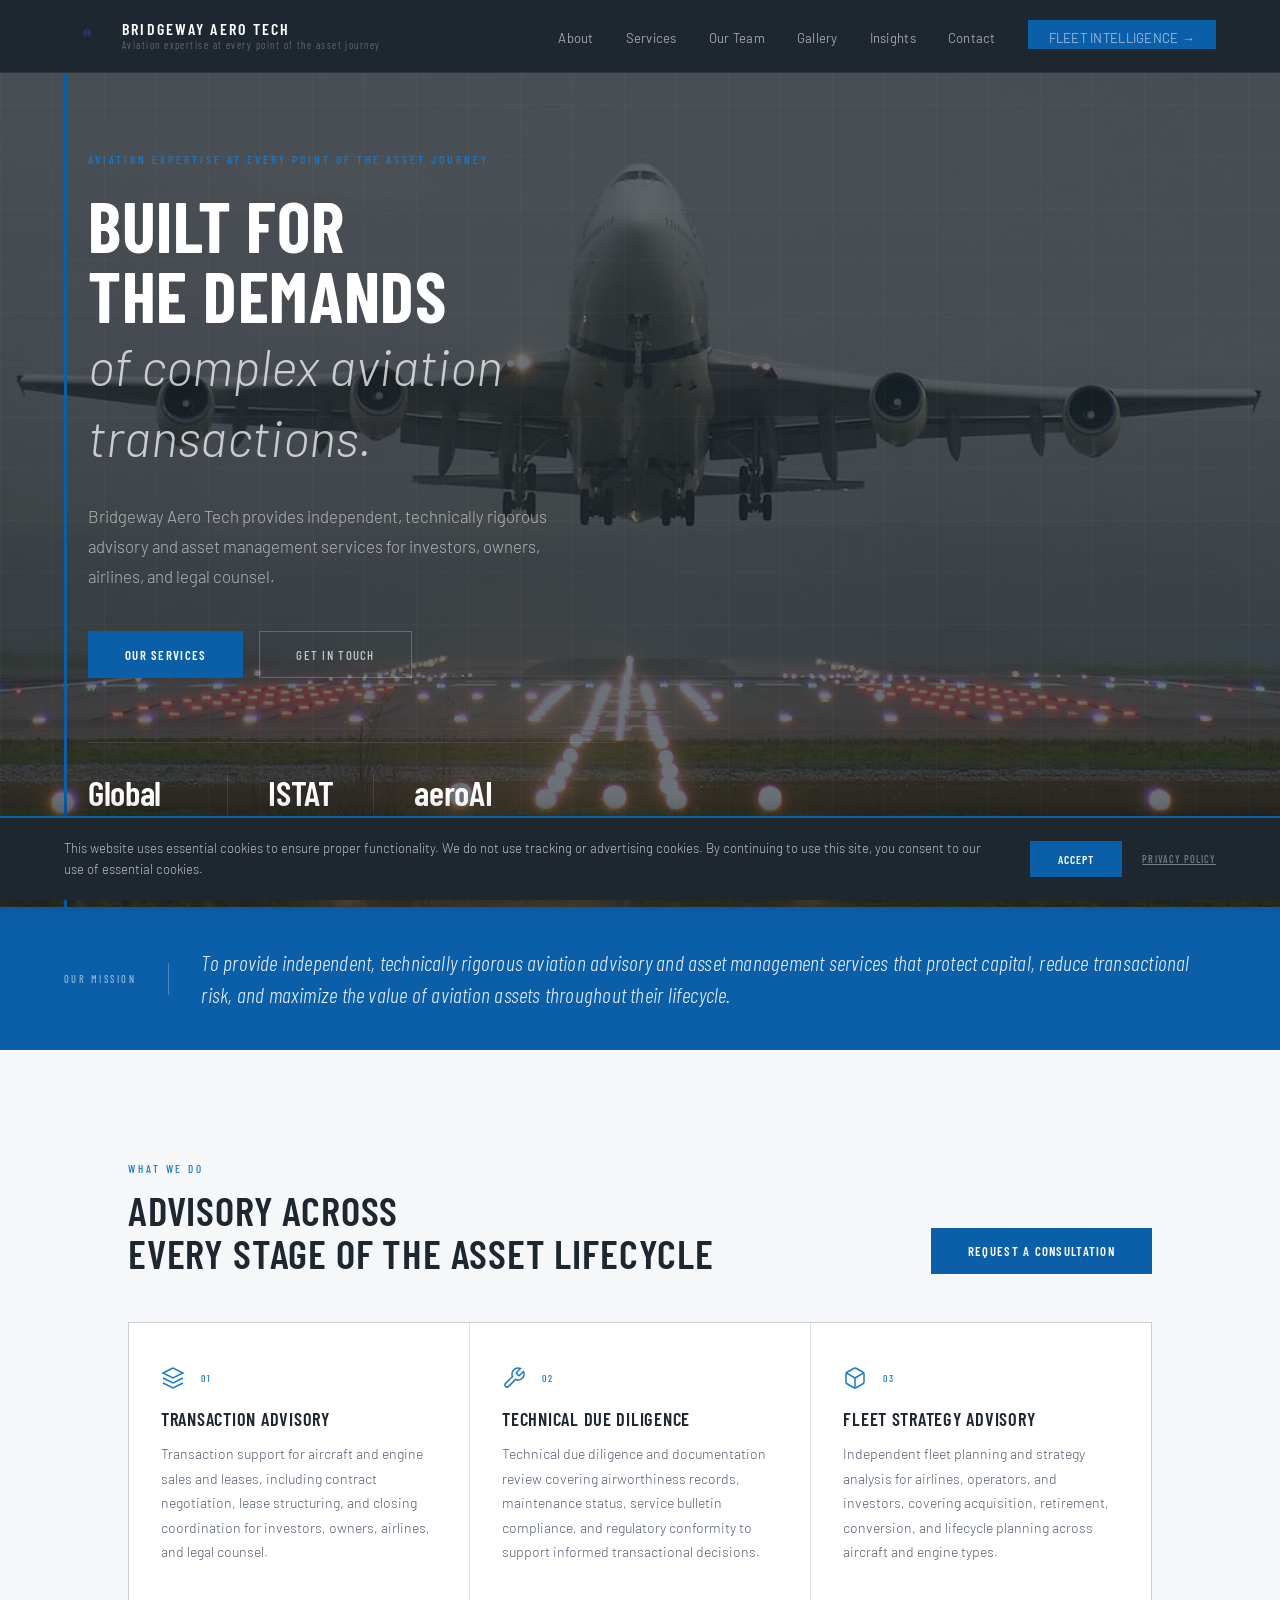
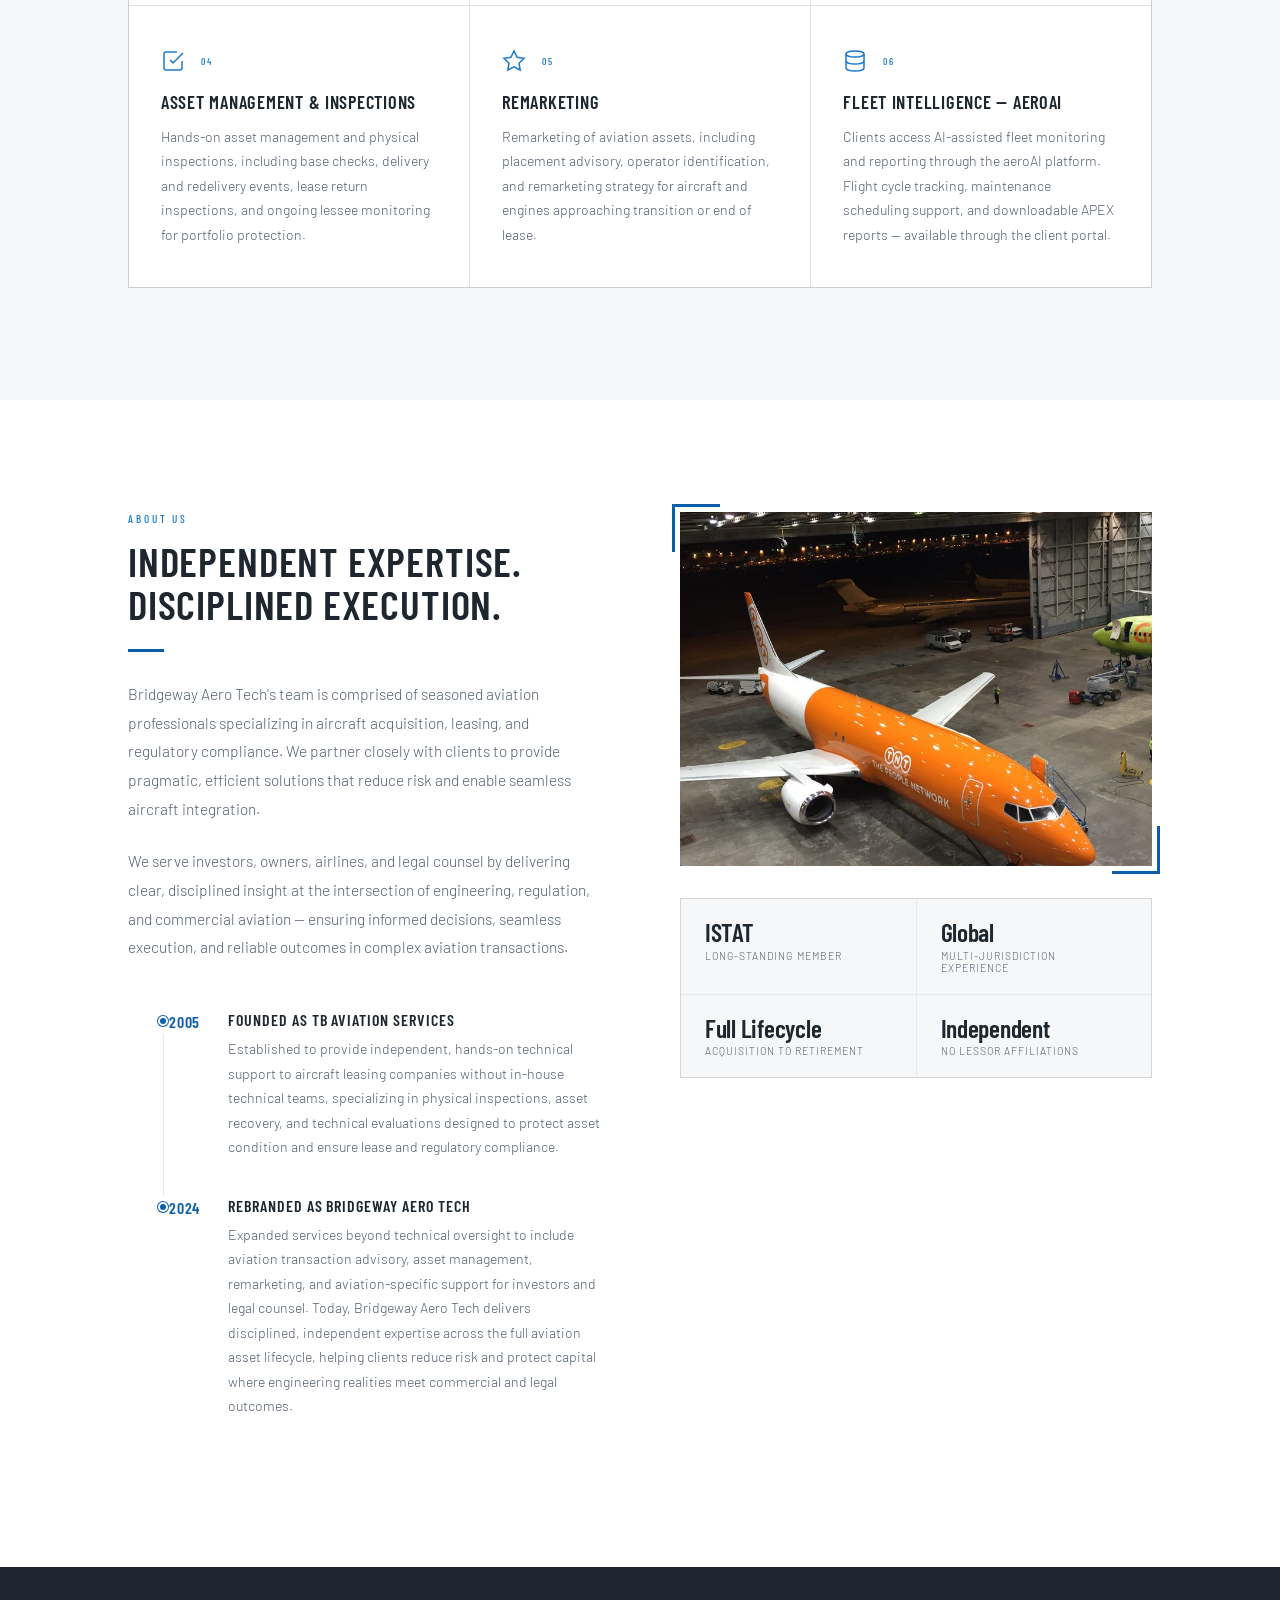
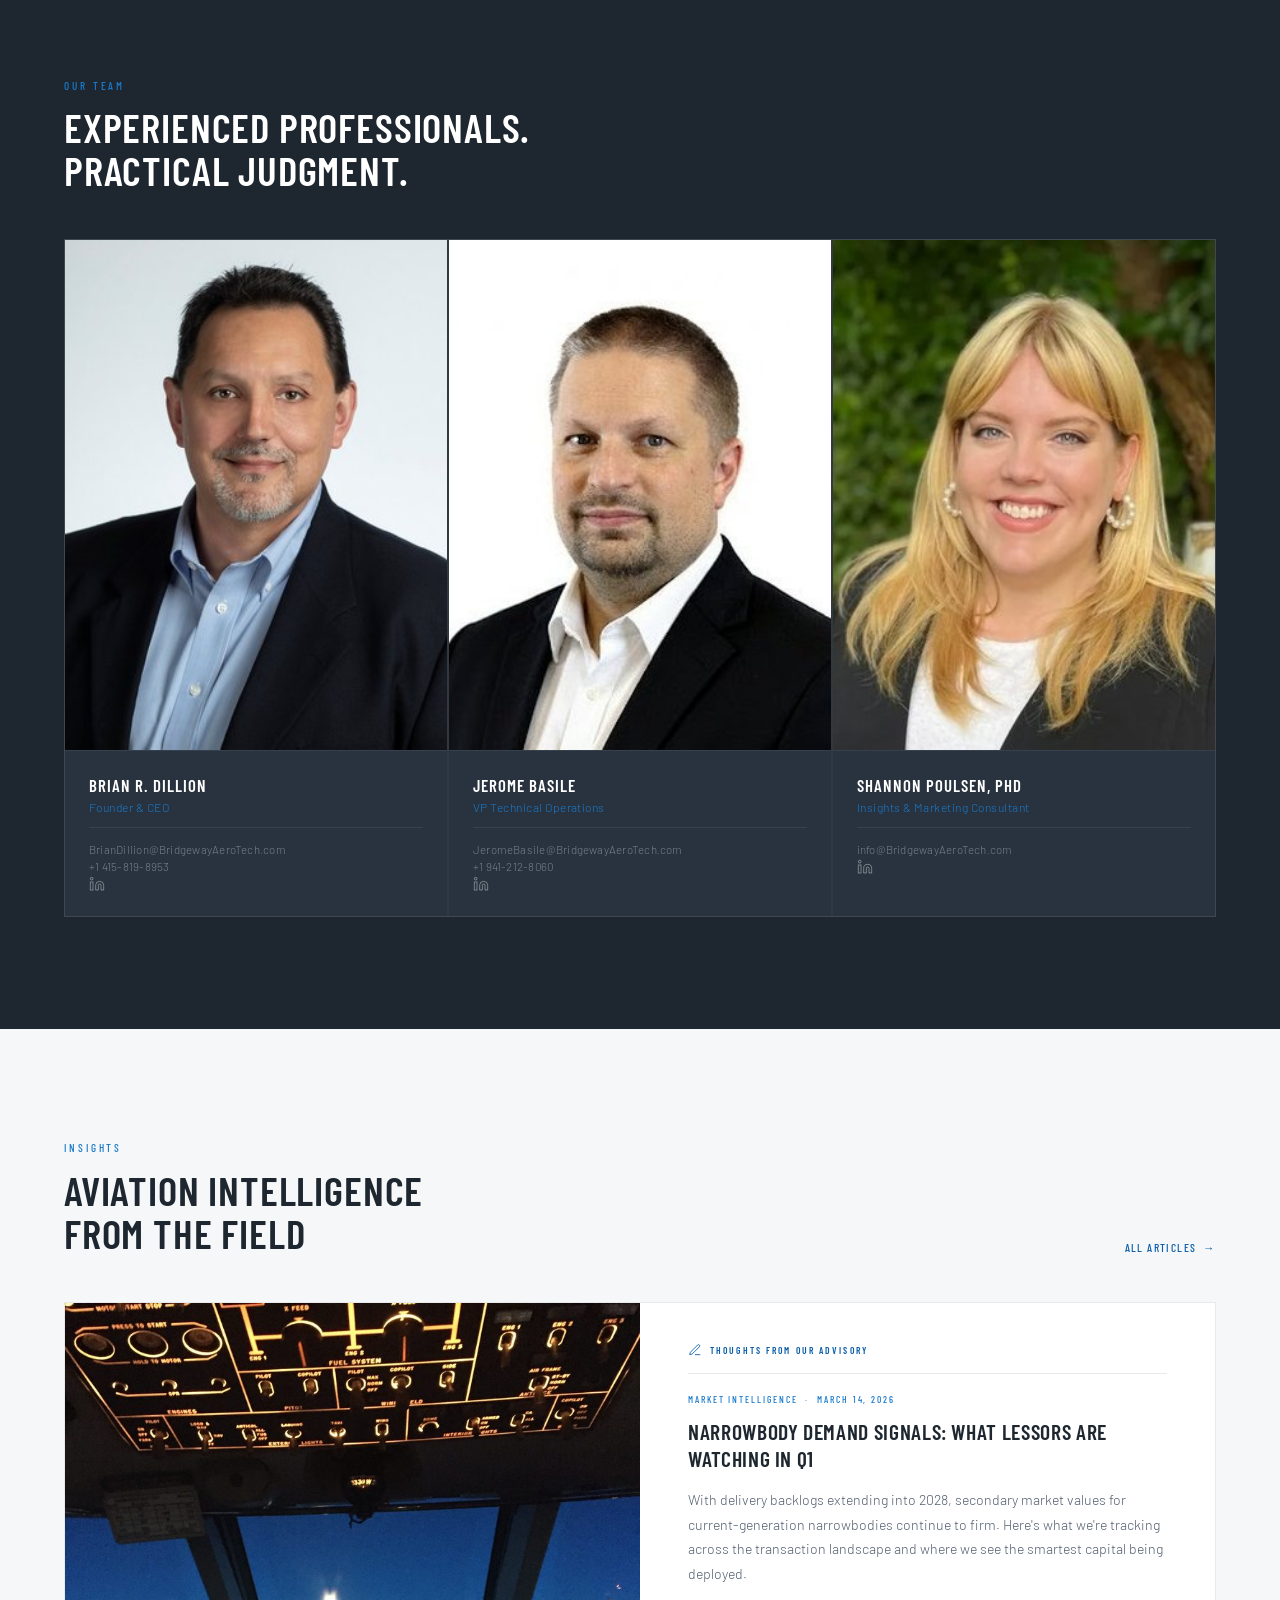
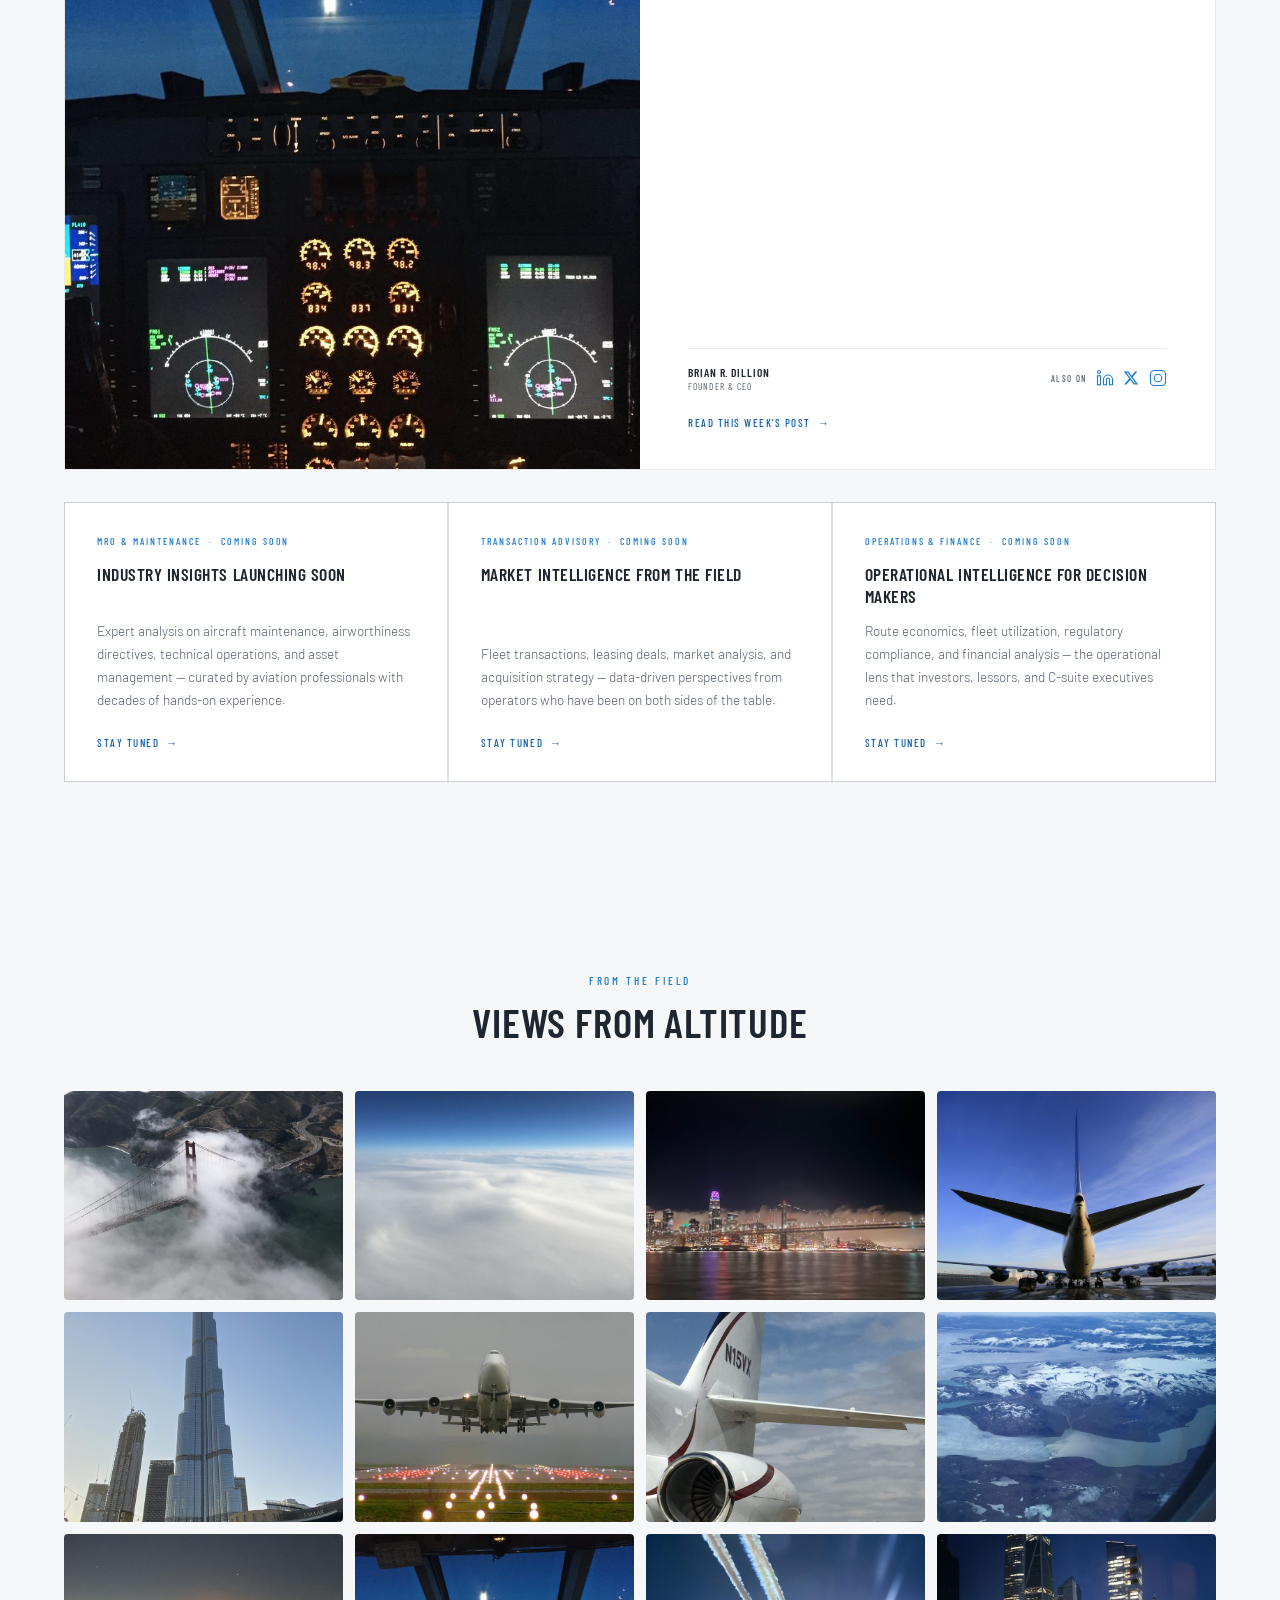
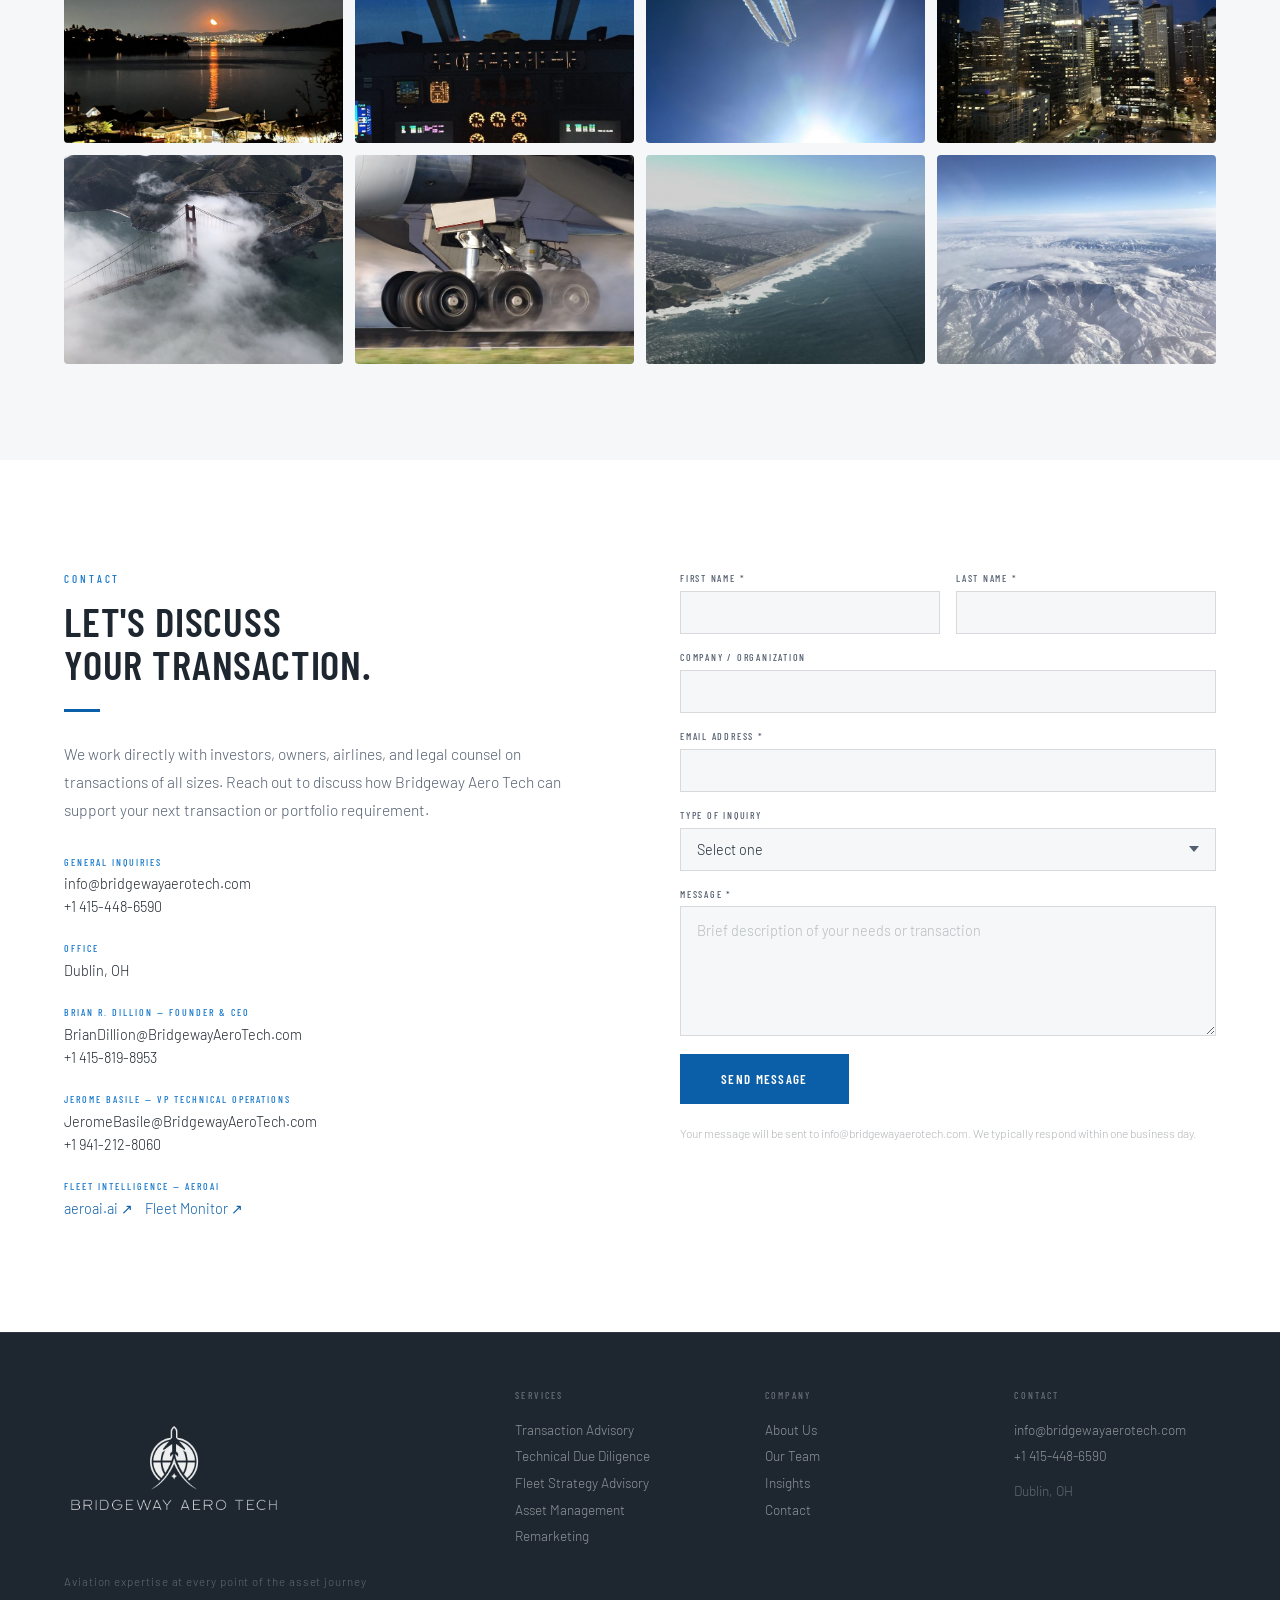
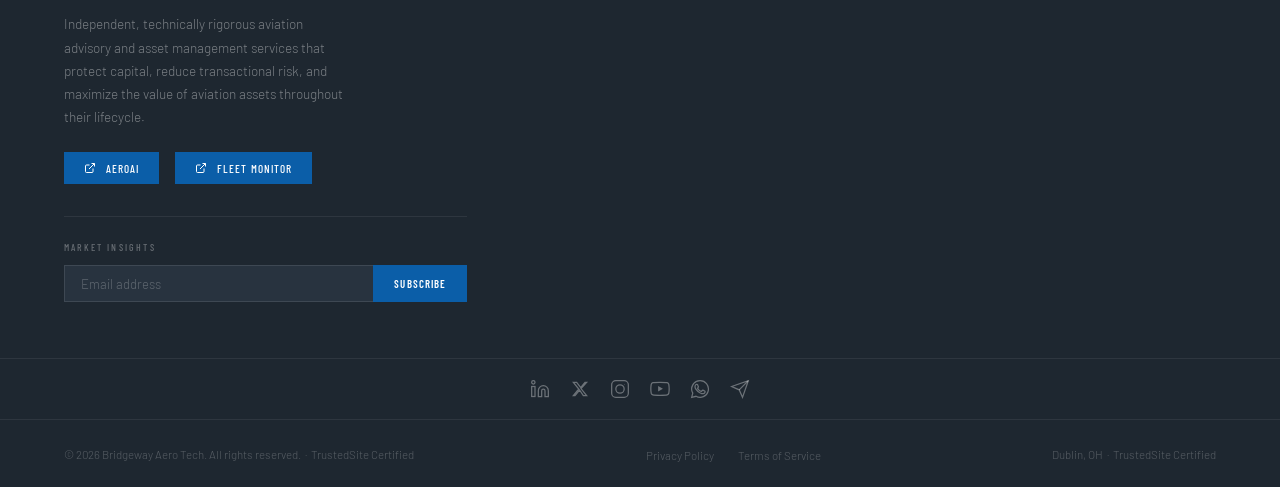
==== commit ee034bdc: "Remove John Miller from team and reformat strip to 3 cards Removes John Miller article from team sec" ====
--- a/index.html
+++ b/index.html
@@ -388,21 +388,6 @@
       </div>
     </article>
 
-    <article class="team-card reveal reveal-delay-3">
-      <img src="assets/images/team/john-miller.jpg" alt="John Miller — Director Financial Planning and Analysis" class="team-photo" loading="lazy">
-      <div class="team-info">
-        <div class="team-name">John Miller</div>
-        <div class="team-role">Director of Financial Planning &amp; Analysis</div>
-        <div class="team-contact">
-          <a href="mailto:JohnMiller@BridgewayAeroTech.com">JohnMiller@BridgewayAeroTech.com</a>
-          <a href="tel:+14074633645">+1 407-463-3645</a>
-          <a href="#" target="_blank" rel="noopener" class="team-linkedin" aria-label="John Miller on LinkedIn">
-            <svg viewBox="0 0 24 24" fill="none" stroke="currentColor" stroke-width="1.5"><path d="M16 8a6 6 0 016 6v7h-4v-7a2 2 0 00-4 0v7h-4v-7a6 6 0 016-6z"/><rect x="2" y="9" width="4" height="12"/><circle cx="4" cy="4" r="2"/></svg>
-          </a>
-        </div>
-      </div>
-    </article>
-
   </div>
 </section>
 
--- a/css/styles.css
+++ b/css/styles.css
@@ -822,7 +822,7 @@
 
 .team-grid {
   display: grid;
-  grid-template-columns: repeat(4, 1fr);
+  grid-template-columns: repeat(3, 1fr);
   gap: 1.5px;
   background: rgba(255,255,255,.08);
   border: 1.5px solid rgba(255,255,255,.08);
@@ -1826,7 +1826,6 @@
 ───────────────────────────────────────── */
 @media (max-width: 1024px) {
   .footer-top { grid-template-columns: 1fr 1fr; }
-  .team-grid { grid-template-columns: repeat(2, 1fr); }
   .about-grid { grid-template-columns: 1fr; gap: 3rem; }
   .about-right { position: static; }
   .gallery-grid { grid-template-columns: repeat(3, 1fr); }
@@ -1855,7 +1854,7 @@
 
 @media (max-width: 540px) {
   .services-grid { grid-template-columns: 1fr; }
-  .team-grid { grid-template-columns: 1fr 1fr; }
+  .team-grid { grid-template-columns: 1fr; }
   .footer-top { grid-template-columns: 1fr; }
   .footer-bottom { flex-direction: column; text-align: center; }
   .footer-address { text-align: center; }
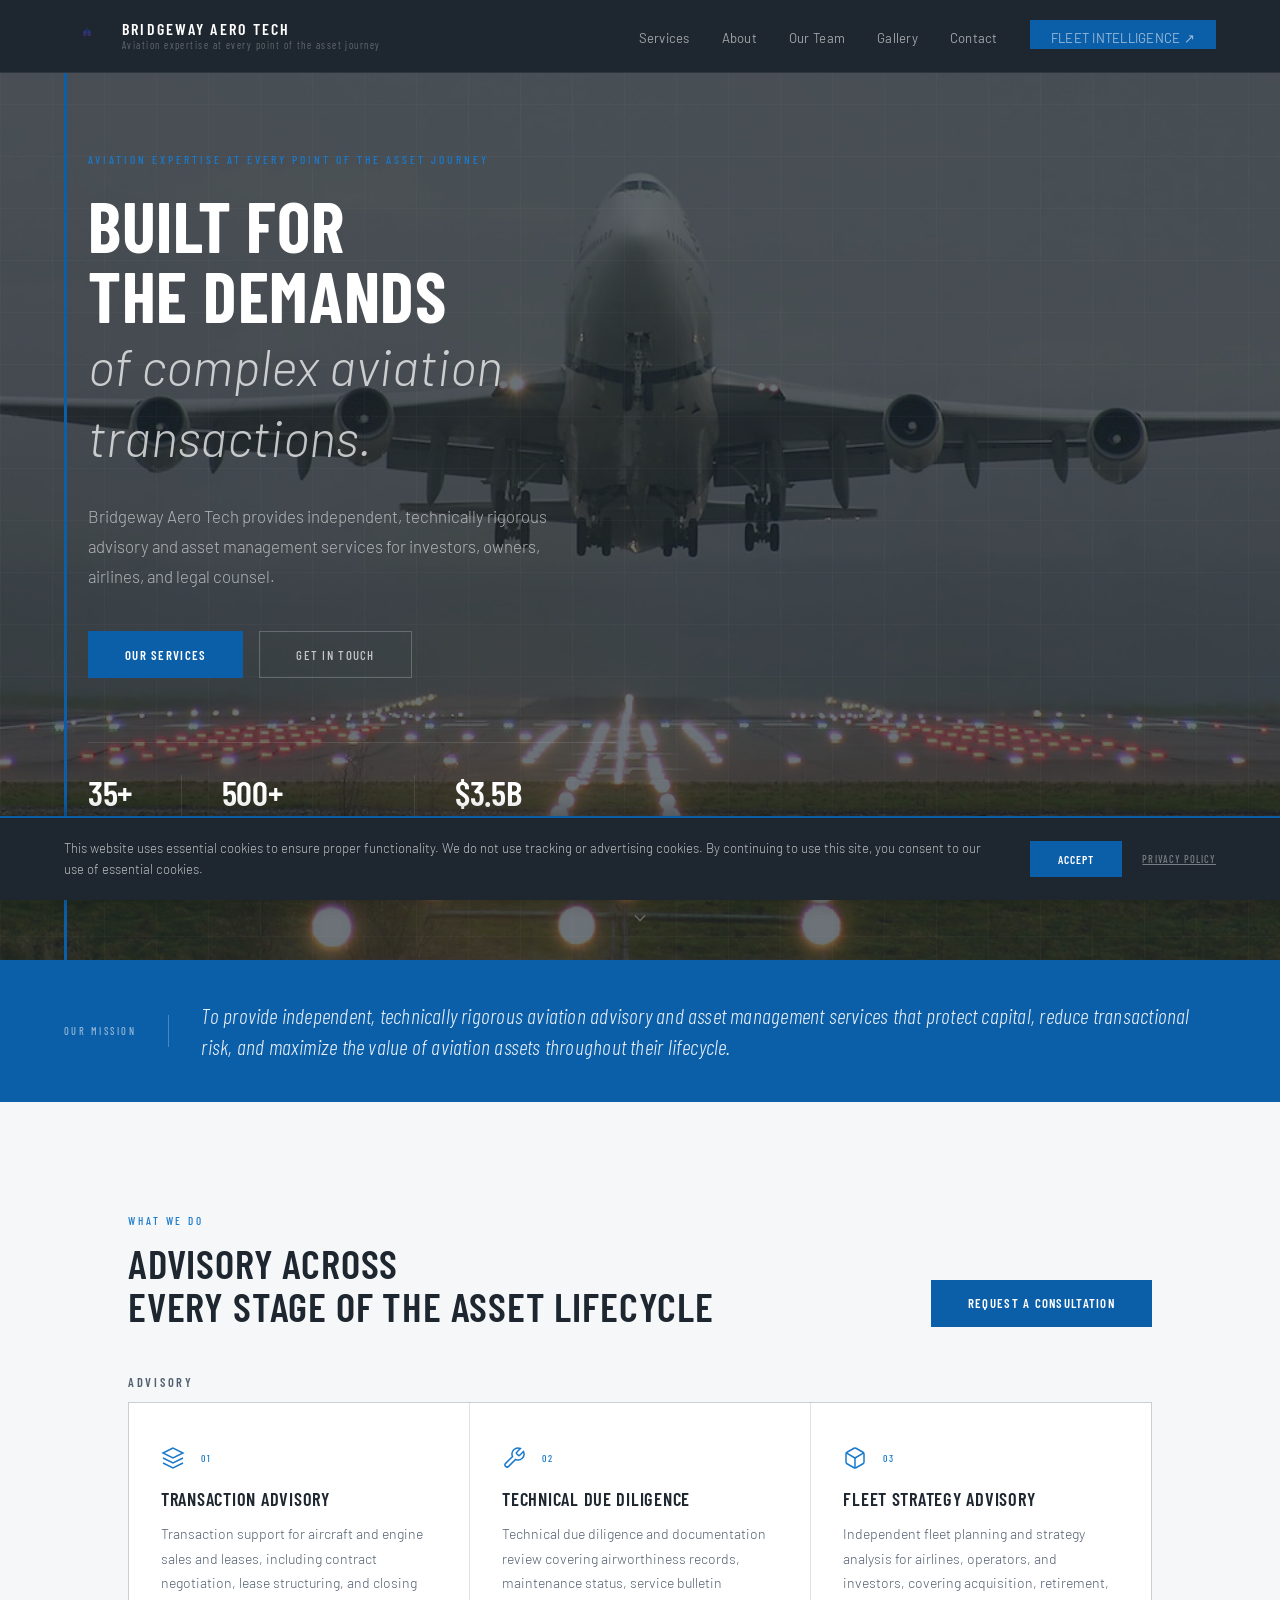
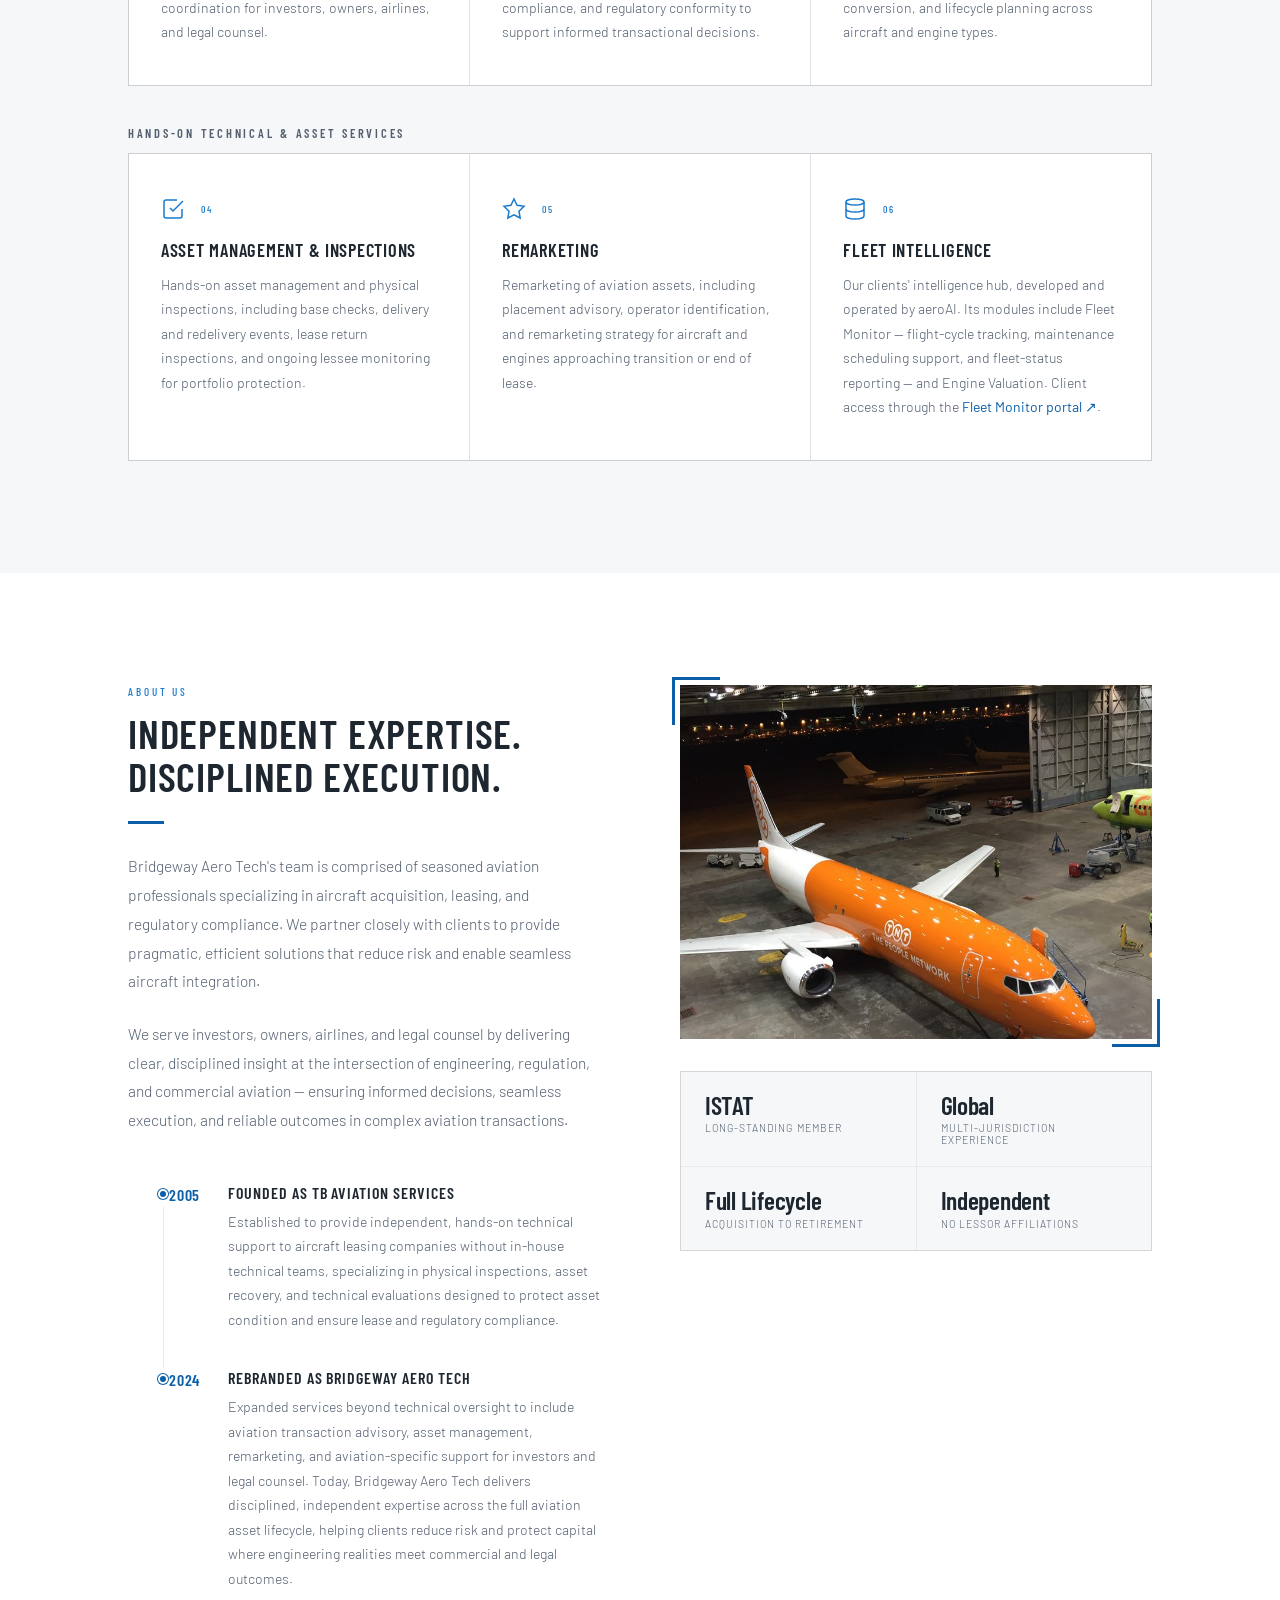
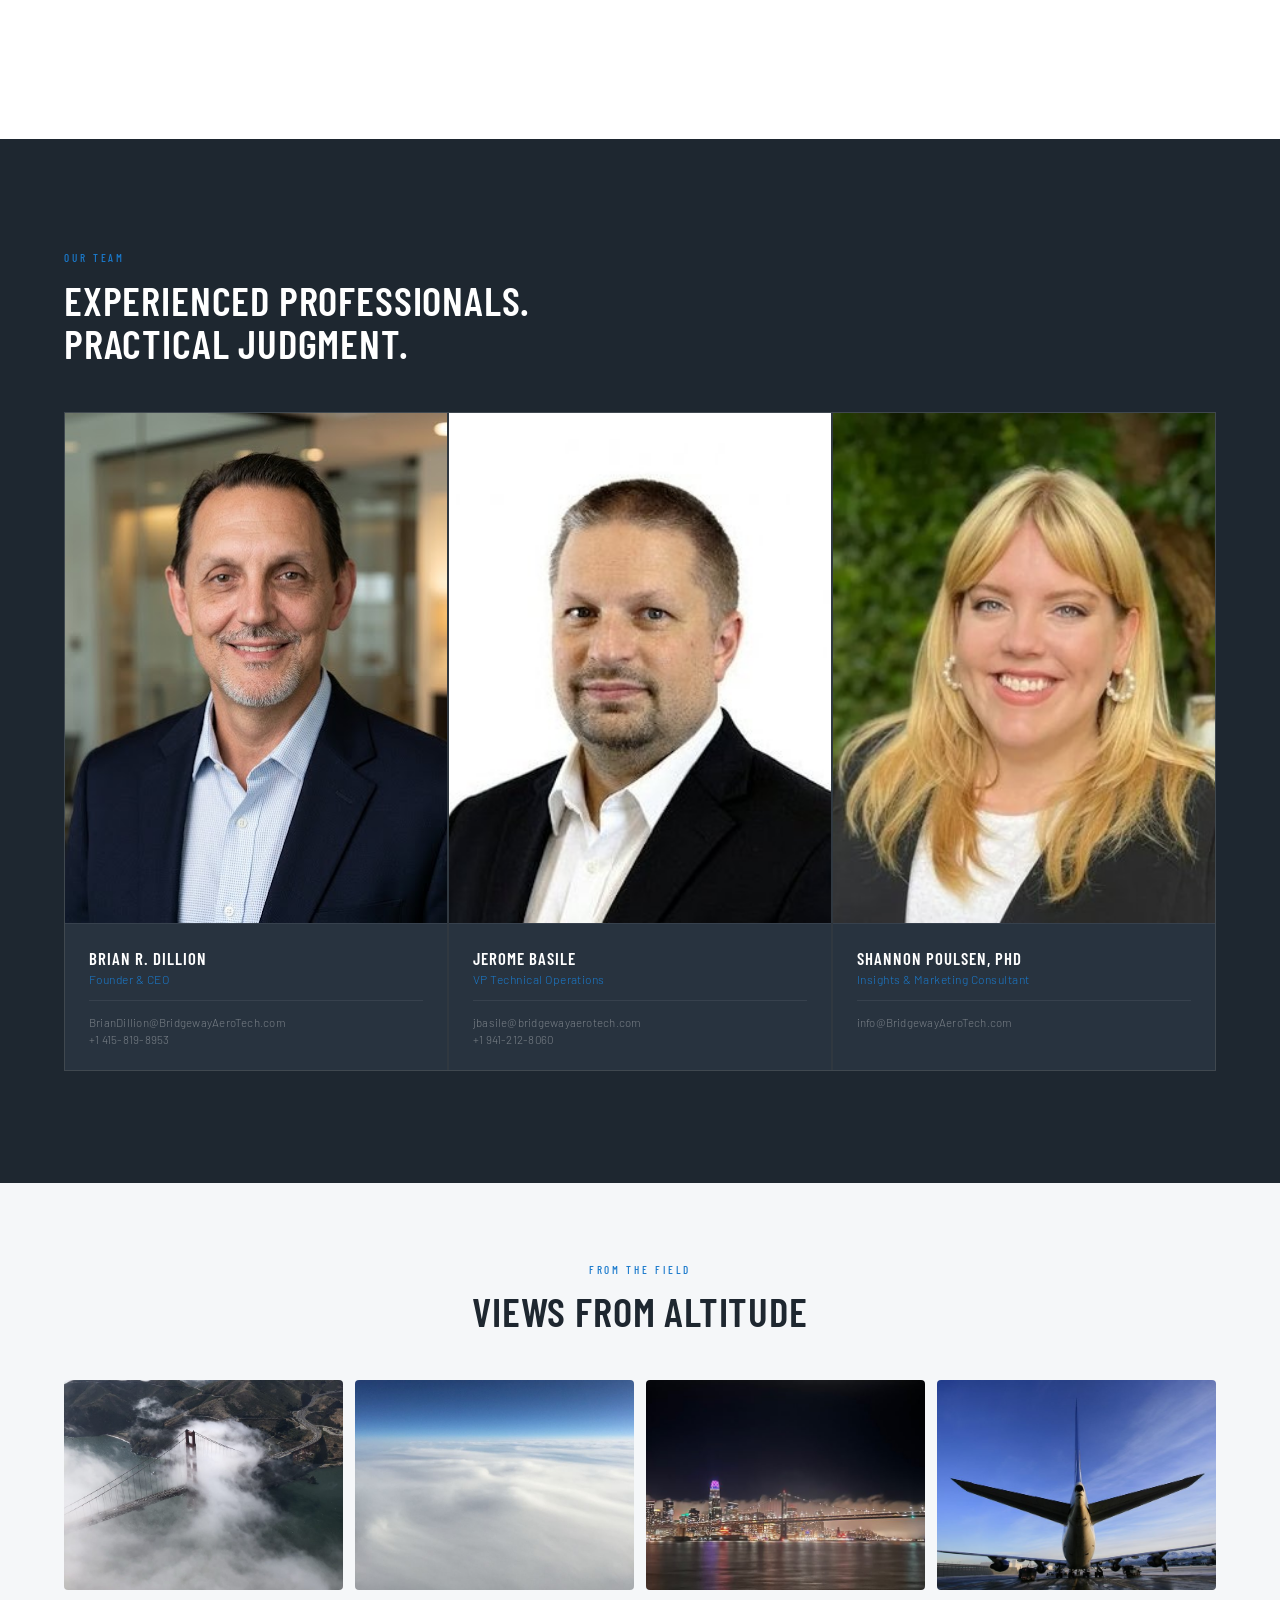
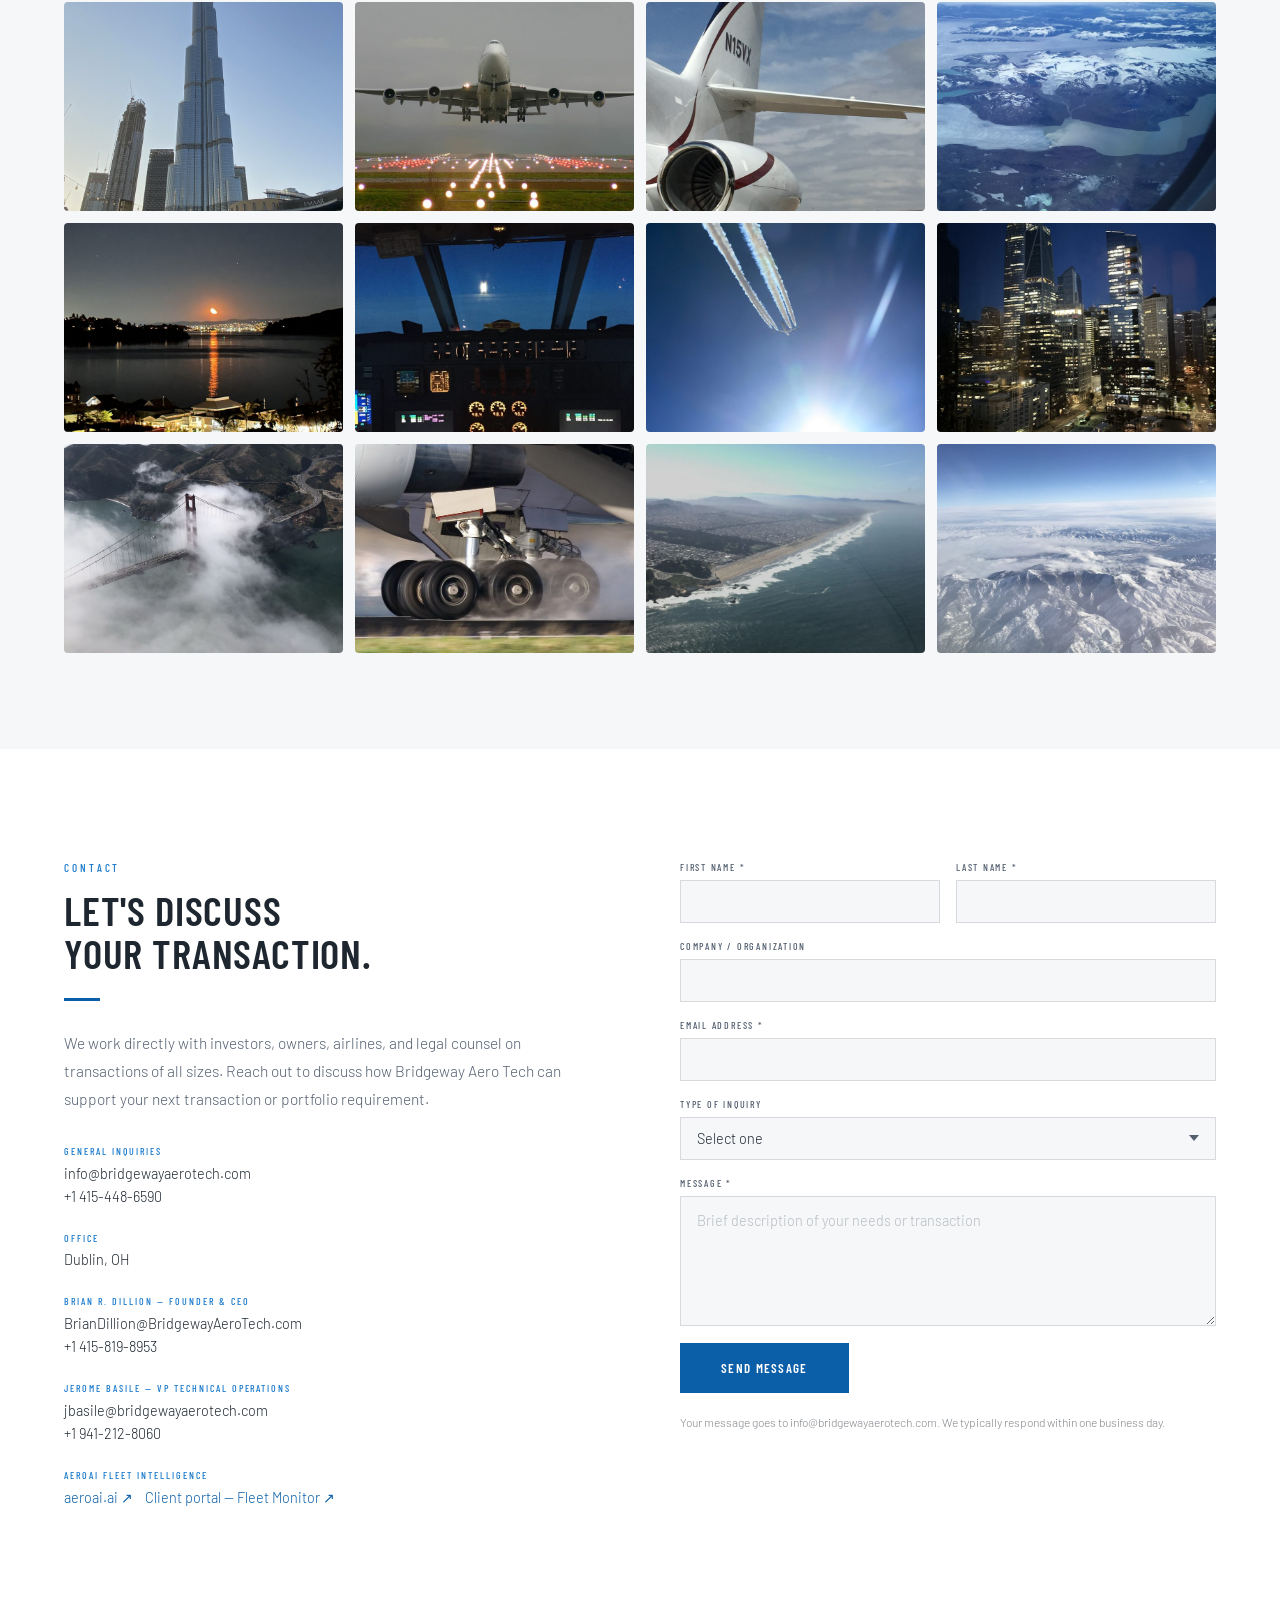
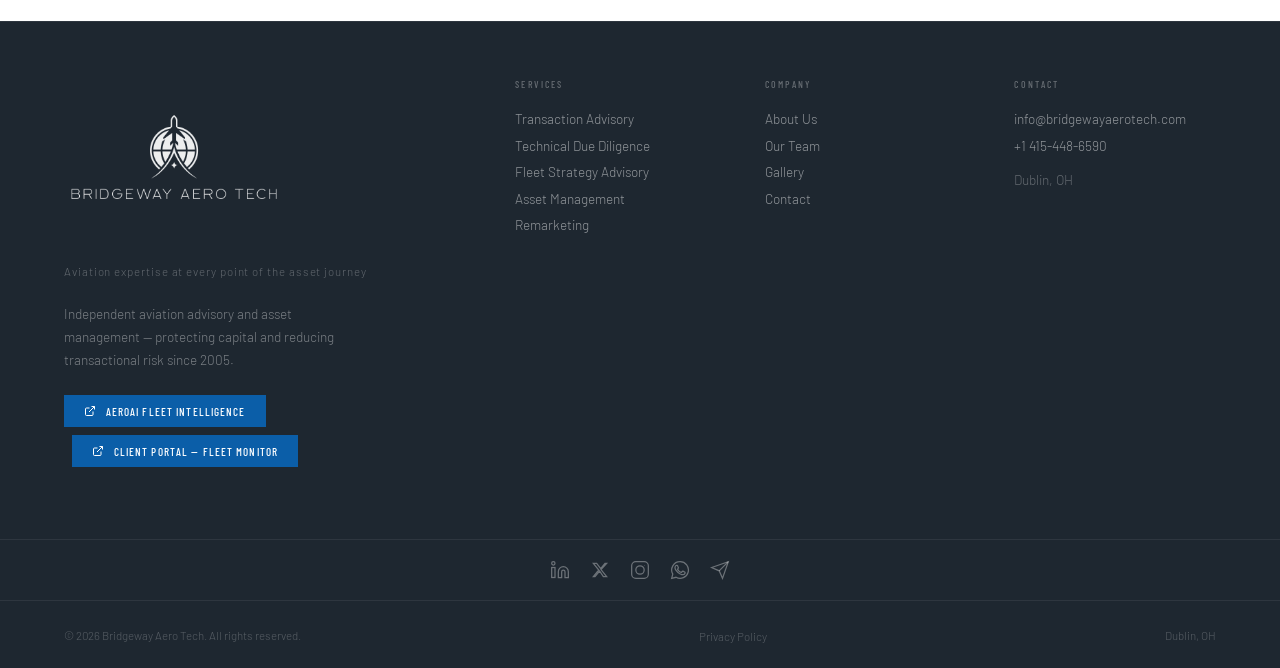
==== commit fd7d2bfb: "Site refresh: trust fixes, real numbers, pipeline-driven Insights - New Brian Dillion headshot (2026" ====
--- a/index.html
+++ b/index.html
@@ -78,7 +78,7 @@
     <div class="nav-inner">
 
       <a href="#home" class="nav-logo" aria-label="Bridgeway Aero Tech">
-        <img class="nav-logo-mark" src="assets/images/logo-mark.png" alt="Bridgeway Aero Tech" aria-hidden="true">
+        <img class="nav-logo-mark" src="assets/images/logo-mark.png" alt="" aria-hidden="true">
         <div class="nav-wordmark">
           Bridgeway Aero Tech
           <span>Aviation expertise at every point of the asset journey</span>
@@ -86,13 +86,13 @@
       </a>
 
       <ul class="nav-links" role="list">
+        <li><a href="#services">Services</a></li>
         <li><a href="#about">About</a></li>
-        <li><a href="#services">Services</a></li>
         <li><a href="#team">Our Team</a></li>
+        <li class="nav-insights-link" hidden><a href="#insights">Insights</a></li>
         <li><a href="#gallery">Gallery</a></li>
-        <li><a href="#insights">Insights</a></li>
         <li><a href="#contact">Contact</a></li>
-        <li><a href="https://aeroai.ai" target="_blank" rel="noopener" class="nav-portal">Fleet Intelligence →</a></li>
+        <li><a href="https://aeroai.ai" target="_blank" rel="noopener" class="nav-portal">Fleet Intelligence ↗</a></li>
       </ul>
 
       <button class="nav-toggle" id="navToggle" aria-label="Open menu" aria-expanded="false">
@@ -107,14 +107,14 @@
   <!-- Mobile menu -->
   <div class="nav-mobile" id="navMobile" role="navigation" aria-label="Mobile menu">
     <ul role="list">
+      <li><a href="#services" class="mobile-link">Services</a></li>
       <li><a href="#about" class="mobile-link">About</a></li>
-      <li><a href="#services" class="mobile-link">Services</a></li>
       <li><a href="#team" class="mobile-link">Our Team</a></li>
+      <li class="nav-insights-link" hidden><a href="#insights" class="mobile-link">Insights</a></li>
       <li><a href="#gallery" class="mobile-link">Gallery</a></li>
-      <li><a href="#insights" class="mobile-link">Insights</a></li>
       <li><a href="#contact" class="mobile-link">Contact</a></li>
     </ul>
-    <a href="https://aeroai.ai" target="_blank" rel="noopener" class="nav-portal-mobile">Fleet Intelligence → aeroAI</a>
+    <a href="https://aeroai.ai" target="_blank" rel="noopener" class="nav-portal-mobile">Fleet Intelligence ↗</a>
   </div>
 </header>
 
@@ -153,18 +153,19 @@
     </div>
     <div class="hero-creds">
       <div class="cred">
-        <div class="cred-value">Global</div>
-        <div class="cred-label">FAA · EASA · CAAC</div>
+        <div class="cred-value" data-count-target="35" data-count-suffix="+">35+</div>
+        <div class="cred-label">Years in aviation</div>
       </div>
       <div class="cred">
-        <div class="cred-value">ISTAT</div>
-        <div class="cred-label">Member</div>
+        <div class="cred-value" data-count-target="500" data-count-suffix="+">500+</div>
+        <div class="cred-label">Pre-purchase inspections — engines &amp; airframes</div>
       </div>
       <div class="cred">
-        <div class="cred-value">aeroAI</div>
-        <div class="cred-label">Fleet Intelligence</div>
-      </div>
-    </div>
+        <div class="cred-value">$3.5B</div>
+        <div class="cred-label">In aircraft &amp; engine assets supported</div>
+      </div>
+    </div>
+    <p class="hero-creds-note">Principal experience &nbsp;·&nbsp; Firm established 2005 &nbsp;·&nbsp; ISTAT member</p>
   </div>
 
   <!-- Scroll-down indicator -->
@@ -206,6 +207,7 @@
       <a href="#contact" class="btn-primary reveal reveal-delay-1" style="align-self:flex-end;">Request a Consultation</a>
     </div>
 
+    <p class="services-group-label reveal">Advisory</p>
     <div class="services-grid">
       <div class="service-card reveal">
         <div class="service-card-header">
@@ -231,6 +233,10 @@
         <h3 class="service-name">Fleet Strategy Advisory</h3>
         <p class="service-desc">Independent fleet planning and strategy analysis for airlines, operators, and investors, covering acquisition, retirement, conversion, and lifecycle planning across aircraft and engine types.</p>
       </div>
+    </div>
+
+    <p class="services-group-label reveal">Hands-On Technical &amp; Asset Services</p>
+    <div class="services-grid">
       <div class="service-card reveal">
         <div class="service-card-header">
           <svg class="service-icon" viewBox="0 0 24 24" fill="none" stroke="currentColor" stroke-width="1.5" aria-hidden="true"><path d="M9 11l3 3L22 4"/><path d="M21 12v7a2 2 0 01-2 2H5a2 2 0 01-2-2V5a2 2 0 012-2h11"/></svg>
@@ -252,8 +258,8 @@
           <svg class="service-icon" viewBox="0 0 24 24" fill="none" stroke="currentColor" stroke-width="1.5" aria-hidden="true"><ellipse cx="12" cy="5" rx="9" ry="3"/><path d="M21 12c0 1.66-4 3-9 3s-9-1.34-9-3"/><path d="M3 5v14c0 1.66 4 3 9 3s9-1.34 9-3V5"/></svg>
           <div class="service-num">06</div>
         </div>
-        <h3 class="service-name">Fleet Intelligence — aeroAI</h3>
-        <p class="service-desc">Clients access AI-assisted fleet monitoring and reporting through the aeroAI platform. Flight cycle tracking, maintenance scheduling support, and downloadable APEX reports — available through the client portal.</p>
+        <h3 class="service-name">Fleet Intelligence</h3>
+        <p class="service-desc">Our clients' intelligence hub, developed and operated by aeroAI. Its modules include Fleet Monitor — flight-cycle tracking, maintenance scheduling support, and fleet-status reporting — and Engine Valuation. Client access through the <a href="https://app.aeroai.ai" target="_blank" rel="noopener" class="service-desc-link">Fleet Monitor portal ↗</a>.</p>
       </div>
     </div>
   </div>
@@ -344,17 +350,13 @@
   <div class="team-grid">
 
     <article class="team-card reveal">
-      <!-- Drop headshot at assets/images/team/brian-dillion.jpg -->
-      <img src="assets/images/team/brian-dillion.jpg" alt="Brian R. Dillion — Founder and CEO" class="team-photo" loading="lazy">
+      <img src="assets/images/team/brian-dillion-2026.jpg" alt="Brian R. Dillion — Founder and CEO" class="team-photo" loading="lazy">
       <div class="team-info">
         <div class="team-name">Brian R. Dillion</div>
         <div class="team-role">Founder &amp; CEO</div>
         <div class="team-contact">
           <a href="mailto:BrianDillion@BridgewayAeroTech.com">BrianDillion@BridgewayAeroTech.com</a>
           <a href="tel:+14158198953">+1 415-819-8953</a>
-          <a href="#" target="_blank" rel="noopener" class="team-linkedin" aria-label="Brian Dillion on LinkedIn">
-            <svg viewBox="0 0 24 24" fill="none" stroke="currentColor" stroke-width="1.5"><path d="M16 8a6 6 0 016 6v7h-4v-7a2 2 0 00-4 0v7h-4v-7a6 6 0 016-6z"/><rect x="2" y="9" width="4" height="12"/><circle cx="4" cy="4" r="2"/></svg>
-          </a>
         </div>
       </div>
     </article>
@@ -365,11 +367,8 @@
         <div class="team-name">Jerome Basile</div>
         <div class="team-role">VP Technical Operations</div>
         <div class="team-contact">
-          <a href="mailto:JeromeBasile@BridgewayAeroTech.com">JeromeBasile@BridgewayAeroTech.com</a>
+          <a href="mailto:jbasile@bridgewayaerotech.com">jbasile@bridgewayaerotech.com</a>
           <a href="tel:+19412128060">+1 941-212-8060</a>
-          <a href="#" target="_blank" rel="noopener" class="team-linkedin" aria-label="Jerome Basile on LinkedIn">
-            <svg viewBox="0 0 24 24" fill="none" stroke="currentColor" stroke-width="1.5"><path d="M16 8a6 6 0 016 6v7h-4v-7a2 2 0 00-4 0v7h-4v-7a6 6 0 016-6z"/><rect x="2" y="9" width="4" height="12"/><circle cx="4" cy="4" r="2"/></svg>
-          </a>
         </div>
       </div>
     </article>
@@ -381,9 +380,6 @@
         <div class="team-role">Insights &amp; Marketing Consultant</div>
         <div class="team-contact">
           <a href="mailto:info@BridgewayAeroTech.com">info@BridgewayAeroTech.com</a>
-          <a href="#" target="_blank" rel="noopener" class="team-linkedin" aria-label="Shannon Poulsen on LinkedIn">
-            <svg viewBox="0 0 24 24" fill="none" stroke="currentColor" stroke-width="1.5"><path d="M16 8a6 6 0 016 6v7h-4v-7a2 2 0 00-4 0v7h-4v-7a6 6 0 016-6z"/><rect x="2" y="9" width="4" height="12"/><circle cx="4" cy="4" r="2"/></svg>
-          </a>
         </div>
       </div>
     </article>
@@ -393,9 +389,10 @@
 
 
 <!-- ─────────────────────────────────────────
-     INSIGHTS
-───────────────────────────────────────── -->
-<section class="insights" id="insights" aria-labelledby="insights-heading">
+     INSIGHTS — populated from assets/blog/posts.json by the
+     content pipeline; section stays hidden until posts exist
+───────────────────────────────────────── -->
+<section class="insights" id="insights" aria-labelledby="insights-heading" hidden>
   <div class="insights-header">
     <div class="reveal">
       <p class="section-eyebrow">Insights</p>
@@ -403,73 +400,8 @@
         Aviation intelligence<br>from the field
       </h2>
     </div>
-    <a href="#" class="insights-link reveal reveal-delay-1">All Articles &nbsp;→</a>
-  </div>
-
-  <!-- ── Featured Blog: Thoughts from Our Advisory ── -->
-  <div class="blog-featured reveal" id="blogFeatured">
-    <div class="blog-featured-inner">
-      <div class="blog-featured-img-wrap">
-        <img src="assets/images/insights/article-01.jpg" alt="" class="blog-featured-img" id="blogImg" loading="lazy">
-      </div>
-      <div class="blog-featured-body">
-        <div class="blog-featured-label">
-          <svg viewBox="0 0 24 24" fill="none" stroke="currentColor" stroke-width="1.5" width="14" height="14"><path d="M12 20h9"/><path d="M16.5 3.5a2.121 2.121 0 013 3L7 19l-4 1 1-4L16.5 3.5z"/></svg>
-          Thoughts from Our Advisory
-        </div>
-        <p class="blog-featured-meta" id="blogMeta">Market Intelligence &nbsp;·&nbsp; March 14, 2026</p>
-        <h3 class="blog-featured-title" id="blogTitle">Narrowbody Demand Signals: What Lessors Are Watching in Q1</h3>
-        <p class="blog-featured-excerpt" id="blogExcerpt">With delivery backlogs extending into 2028, secondary market values for current-generation narrowbodies continue to firm. Here's what we're tracking across the transaction landscape and where we see the smartest capital being deployed.</p>
-        <div class="blog-featured-footer">
-          <div class="blog-featured-author">
-            <span class="blog-author-name" id="blogAuthor">Brian R. Dillion</span>
-            <span class="blog-author-role" id="blogAuthorRole">Founder &amp; CEO</span>
-          </div>
-          <div class="blog-featured-share">
-            <span class="blog-share-label">Also on</span>
-            <a href="#" class="blog-share-icon" id="blogLinkedIn" target="_blank" rel="noopener" aria-label="Read on LinkedIn">
-              <svg viewBox="0 0 24 24" fill="none" stroke="currentColor" stroke-width="1.5" width="18" height="18"><path d="M16 8a6 6 0 016 6v7h-4v-7a2 2 0 00-4 0v7h-4v-7a6 6 0 016-6z"/><rect x="2" y="9" width="4" height="12"/><circle cx="4" cy="4" r="2"/></svg>
-            </a>
-            <a href="#" class="blog-share-icon" target="_blank" rel="noopener" aria-label="Share on X">
-              <svg viewBox="0 0 24 24" fill="currentColor" width="16" height="16"><path d="M18.244 2.25h3.308l-7.227 8.26 8.502 11.24H16.17l-5.214-6.817L4.99 21.75H1.68l7.73-8.835L1.254 2.25H8.08l4.713 6.231zm-1.161 17.52h1.833L7.084 4.126H5.117z"/></svg>
-            </a>
-            <a href="#" class="blog-share-icon" id="blogInstagram" target="_blank" rel="noopener" aria-label="View on Instagram">
-              <svg viewBox="0 0 24 24" fill="none" stroke="currentColor" stroke-width="1.5" width="18" height="18"><rect x="2" y="2" width="20" height="20" rx="5"/><circle cx="12" cy="12" r="5"/><circle cx="17.5" cy="6.5" r=".5" fill="currentColor" stroke="none"/></svg>
-            </a>
-          </div>
-        </div>
-        <a href="#" class="insight-read blog-read-link" id="blogReadLink">Read This Week's Post &nbsp;→</a>
-      </div>
-    </div>
-  </div>
-
-  <!-- ── News Articles ── -->
-  <div class="insights-grid" id="insightsGrid">
-    <article class="insight-card reveal">
-      <div class="insight-card-body">
-        <p class="insight-meta">MRO &amp; Maintenance &nbsp;·&nbsp; Coming Soon</p>
-        <h3 class="insight-title">Industry insights launching soon</h3>
-        <p class="insight-excerpt">Expert analysis on aircraft maintenance, airworthiness directives, technical operations, and asset management — curated by aviation professionals with decades of hands-on experience.</p>
-        <a href="#" class="insight-read">Stay Tuned &nbsp;→</a>
-      </div>
-    </article>
-    <article class="insight-card reveal reveal-delay-1">
-      <div class="insight-card-body">
-        <p class="insight-meta">Transaction Advisory &nbsp;·&nbsp; Coming Soon</p>
-        <h3 class="insight-title">Market intelligence from the field</h3>
-        <p class="insight-excerpt">Fleet transactions, leasing deals, market analysis, and acquisition strategy — data-driven perspectives from operators who have been on both sides of the table.</p>
-        <a href="#" class="insight-read">Stay Tuned &nbsp;→</a>
-      </div>
-    </article>
-    <article class="insight-card reveal reveal-delay-2">
-      <div class="insight-card-body">
-        <p class="insight-meta">Operations &amp; Finance &nbsp;·&nbsp; Coming Soon</p>
-        <h3 class="insight-title">Operational intelligence for decision makers</h3>
-        <p class="insight-excerpt">Route economics, fleet utilization, regulatory compliance, and financial analysis — the operational lens that investors, lessors, and C-suite executives need.</p>
-        <a href="#" class="insight-read">Stay Tuned &nbsp;→</a>
-      </div>
-    </article>
-  </div>
+  </div>
+  <div class="insights-grid" id="insightsGrid"></div>
 </section>
 
 
@@ -530,16 +462,16 @@
         <div>
           <p class="contact-item-label">Jerome Basile — VP Technical Operations</p>
           <p class="contact-item-value">
-            <a href="mailto:JeromeBasile@BridgewayAeroTech.com">JeromeBasile@BridgewayAeroTech.com</a><br>
+            <a href="mailto:jbasile@bridgewayaerotech.com">jbasile@bridgewayaerotech.com</a><br>
             <a href="tel:+19412128060">+1 941-212-8060</a>
           </p>
         </div>
         <div>
-          <p class="contact-item-label">Fleet Intelligence — aeroAI</p>
+          <p class="contact-item-label">aeroAI Fleet Intelligence</p>
           <p class="contact-item-value">
             <a href="https://aeroai.ai" target="_blank" rel="noopener" style="color:var(--blue);">aeroai.ai ↗</a>
             &nbsp;&nbsp;
-            <a href="https://app.aeroai.ai" target="_blank" rel="noopener" style="color:var(--blue);">Fleet Monitor ↗</a>
+            <a href="https://app.aeroai.ai" target="_blank" rel="noopener" style="color:var(--blue);">Client portal — Fleet Monitor ↗</a>
           </p>
         </div>
       </div>
@@ -603,7 +535,7 @@
         </div>
 
         <button type="submit" class="form-submit">Send Message</button>
-        <p class="form-note">Your message will be sent to info@bridgewayaerotech.com. We typically respond within one business day.</p>
+        <p class="form-note">Your message goes to info@bridgewayaerotech.com. We typically respond within one business day.</p>
 
       </form>
 
@@ -629,26 +561,17 @@
       <img src="assets/images/logo-full.png" alt="Bridgeway Aero Tech" class="footer-logo" aria-hidden="true">
       <div class="footer-brand-sub">Aviation expertise at every point of the asset journey</div>
       <p class="footer-tagline">
-        Independent, technically rigorous aviation advisory and asset management services that protect capital, reduce transactional risk, and maximize the value of aviation assets throughout their lifecycle.
+        Independent aviation advisory and asset management — protecting capital and reducing transactional risk since 2005.
       </p>
       <div class="footer-portals">
         <a href="https://aeroai.ai" target="_blank" rel="noopener" class="footer-portal">
           <svg width="12" height="12" viewBox="0 0 24 24" fill="none" stroke="currentColor" stroke-width="2" aria-hidden="true"><path d="M18 13v6a2 2 0 01-2 2H5a2 2 0 01-2-2V8a2 2 0 012-2h6"/><polyline points="15 3 21 3 21 9"/><line x1="10" y1="14" x2="21" y2="3"/></svg>
-          aeroAI
+          aeroAI Fleet Intelligence
         </a>
         <a href="https://app.aeroai.ai" target="_blank" rel="noopener" class="footer-portal">
           <svg width="12" height="12" viewBox="0 0 24 24" fill="none" stroke="currentColor" stroke-width="2" aria-hidden="true"><path d="M18 13v6a2 2 0 01-2 2H5a2 2 0 01-2-2V8a2 2 0 012-2h6"/><polyline points="15 3 21 3 21 9"/><line x1="10" y1="14" x2="21" y2="3"/></svg>
-          Fleet Monitor
+          Client Portal — Fleet Monitor
         </a>
-      </div>
-
-      <!-- Newsletter signup -->
-      <div class="footer-newsletter">
-        <div class="footer-newsletter-title">Market Insights</div>
-        <form class="footer-newsletter-form" aria-label="Newsletter signup">
-          <input type="email" class="footer-newsletter-input" placeholder="Email address" aria-label="Email for newsletter" required>
-          <button type="submit" class="footer-newsletter-btn">Subscribe</button>
-        </form>
       </div>
     </div>
 
@@ -668,7 +591,7 @@
       <ul class="footer-col-links" role="list">
         <li><a href="#about">About Us</a></li>
         <li><a href="#team">Our Team</a></li>
-        <li><a href="#insights">Insights</a></li>
+        <li><a href="#gallery">Gallery</a></li>
         <li><a href="#contact">Contact</a></li>
       </ul>
     </div>
@@ -695,9 +618,6 @@
     <a href="https://www.instagram.com/bridgewayaerotech" target="_blank" rel="noopener" aria-label="Instagram">
       <svg viewBox="0 0 24 24" fill="none" stroke="currentColor" stroke-width="1.5"><rect x="2" y="2" width="20" height="20" rx="5"/><circle cx="12" cy="12" r="5"/><circle cx="17.5" cy="6.5" r=".5" fill="currentColor" stroke="none"/></svg>
     </a>
-    <a href="#" target="_blank" rel="noopener" aria-label="YouTube">
-      <svg viewBox="0 0 24 24" fill="none" stroke="currentColor" stroke-width="1.5"><path d="M22.54 6.42a2.78 2.78 0 00-1.94-2C18.88 4 12 4 12 4s-6.88 0-8.6.46a2.78 2.78 0 00-1.94 2A29 29 0 001 11.75a29 29 0 00.46 5.33A2.78 2.78 0 003.4 19.1c1.72.46 8.6.46 8.6.46s6.88 0 8.6-.46a2.78 2.78 0 001.94-2 29 29 0 00.46-5.25 29 29 0 00-.46-5.43z"/><polygon points="9.75 15.02 15.5 11.75 9.75 8.48 9.75 15.02" fill="currentColor" stroke="none"/></svg>
-    </a>
     <a href="https://wa.me/14154486590" target="_blank" rel="noopener" aria-label="WhatsApp">
       <svg viewBox="0 0 24 24" fill="none" stroke="currentColor" stroke-width="1.5"><path d="M17.472 14.382c-.297-.149-1.758-.867-2.03-.967-.273-.099-.471-.148-.67.15-.197.297-.767.966-.94 1.164-.173.199-.347.223-.644.075-.297-.15-1.255-.463-2.39-1.475-.883-.788-1.48-1.761-1.653-2.059-.173-.297-.018-.458.13-.606.134-.133.298-.347.446-.52.149-.174.198-.298.298-.497.099-.198.05-.371-.025-.52-.075-.149-.669-1.612-.916-2.207-.242-.579-.487-.5-.669-.51-.173-.008-.371-.01-.57-.01-.198 0-.52.074-.792.372-.272.297-1.04 1.016-1.04 2.479 0 1.462 1.065 2.875 1.213 3.074.149.198 2.096 3.2 5.077 4.487.709.306 1.262.489 1.694.625.712.227 1.36.195 1.871.118.571-.085 1.758-.719 2.006-1.413.248-.694.248-1.289.173-1.413-.074-.124-.272-.198-.57-.347z"/><path d="M12 2a10 10 0 00-8.675 14.95L2 22l5.233-1.276A10 10 0 1012 2z"/></svg>
     </a>
@@ -707,12 +627,11 @@
   </div>
 
   <div class="footer-bottom container" style="padding-left:var(--gutter);padding-right:var(--gutter);">
-    <p class="footer-legal">&copy; <span class="footer-year">2025</span> Bridgeway Aero Tech. All rights reserved. &nbsp;·&nbsp; TrustedSite Certified</p>
+    <p class="footer-legal">&copy; <span class="footer-year">2026</span> Bridgeway Aero Tech. All rights reserved.</p>
     <ul class="footer-legal-links" role="list">
-      <li><a href="#">Privacy Policy</a></li>
-      <li><a href="#">Terms of Service</a></li>
+      <li><a href="privacy.html">Privacy Policy</a></li>
     </ul>
-    <p class="footer-address">Dublin, OH &nbsp;·&nbsp; TrustedSite Certified</p>
+    <p class="footer-address">Dublin, OH</p>
   </div>
 </footer>
 
@@ -723,7 +642,7 @@
     <p class="cookie-text">This website uses essential cookies to ensure proper functionality. We do not use tracking or advertising cookies. By continuing to use this site, you consent to our use of essential cookies.</p>
     <div class="cookie-actions">
       <button id="cookieAccept" class="cookie-accept">Accept</button>
-      <a href="#" id="cookiePrivacy" class="cookie-privacy">Privacy Policy</a>
+      <a href="privacy.html" id="cookiePrivacy" class="cookie-privacy">Privacy Policy</a>
     </div>
   </div>
 </div>
--- a/css/styles.css
+++ b/css/styles.css
@@ -102,6 +102,20 @@
 .reveal-delay-3 { transition-delay: .3s; }
 .reveal-delay-4 { transition-delay: .4s; }
 
+@media (prefers-reduced-motion: reduce) {
+  html { scroll-behavior: auto; }
+  .reveal {
+    opacity: 1;
+    transform: none;
+    transition: none;
+  }
+}
+
+:focus-visible {
+  outline: 2px solid var(--blue-lt);
+  outline-offset: 2px;
+}
+
 /* Honeypot field — invisible to humans */
 .form-hp {
   position: absolute;
@@ -465,8 +479,18 @@
   font-weight: 300;
   letter-spacing: .12em;
   text-transform: uppercase;
-  color: rgba(255,255,255,.38);
+  color: rgba(255,255,255,.55);
   margin-top: .3rem;
+}
+
+.hero-creds-note {
+  font-family: var(--cond);
+  font-size: .72rem;
+  font-weight: 500;
+  letter-spacing: .14em;
+  text-transform: uppercase;
+  color: rgba(255,255,255,.62);
+  margin-top: .9rem;
 }
 
 /* Scroll-down indicator */
@@ -561,6 +585,16 @@
   flex-wrap: wrap;
 }
 
+.services-group-label {
+  font-family: var(--cond);
+  font-size: .78rem;
+  font-weight: 600;
+  letter-spacing: .22em;
+  text-transform: uppercase;
+  color: var(--muted);
+  margin: 2.5rem 0 .85rem;
+}
+
 .services-grid {
   display: grid;
   grid-template-columns: repeat(3, 1fr);
@@ -568,6 +602,12 @@
   background: rgba(30,39,48,.1);
   border: 1.5px solid rgba(30,39,48,.1);
 }
+
+.service-desc-link {
+  color: var(--blue);
+  font-weight: 400;
+}
+.service-desc-link:hover { text-decoration: underline; }
 
 .service-card {
   background: var(--white);
@@ -1499,8 +1539,21 @@
 .form-note {
   font-size: .75rem;
   font-weight: 300;
-  color: rgba(30,39,48,.35);
+  color: rgba(30,39,48,.55);
   margin-top: .25rem;
+}
+
+/* Inline field validation */
+.form-error {
+  font-size: .78rem;
+  font-weight: 400;
+  color: #a93226;
+  margin-top: .35rem;
+}
+
+.form-input.input-invalid,
+.form-textarea.input-invalid {
+  border-color: #a93226;
 }
 
 /* Form success message */
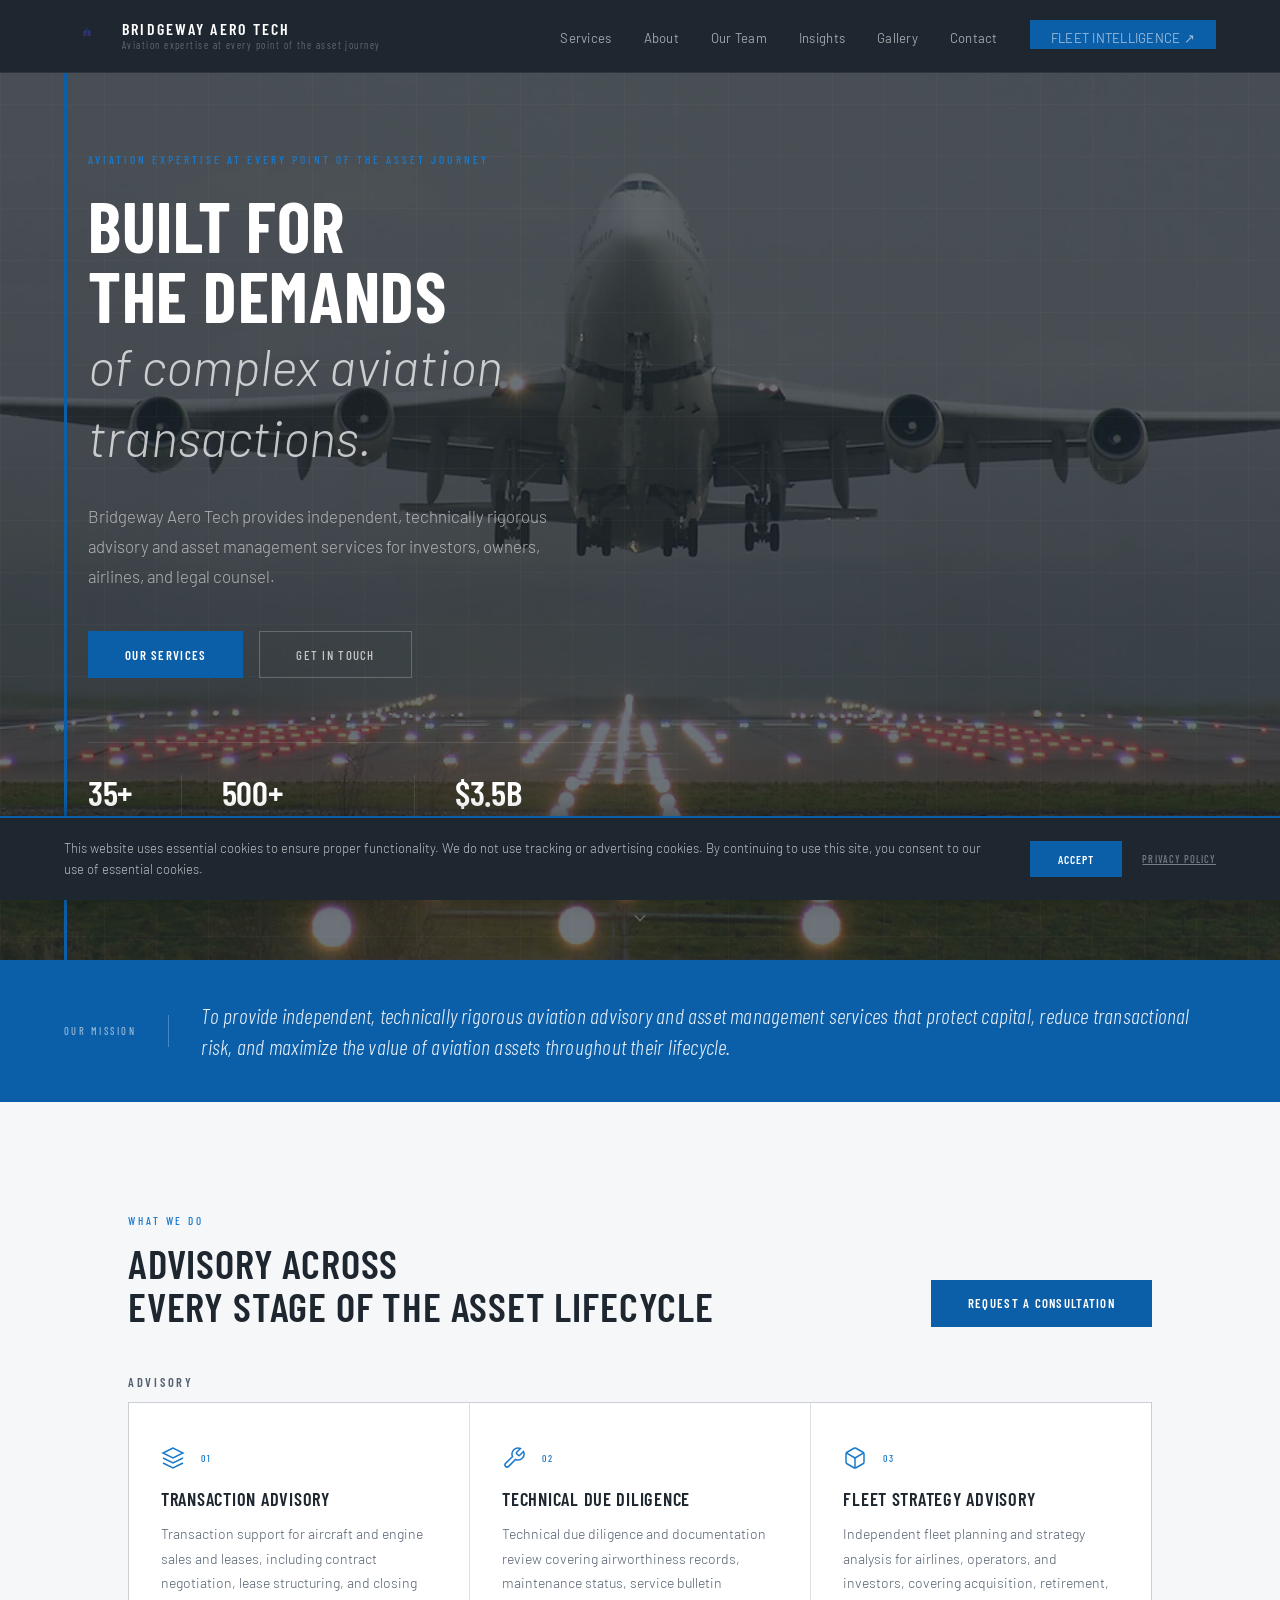
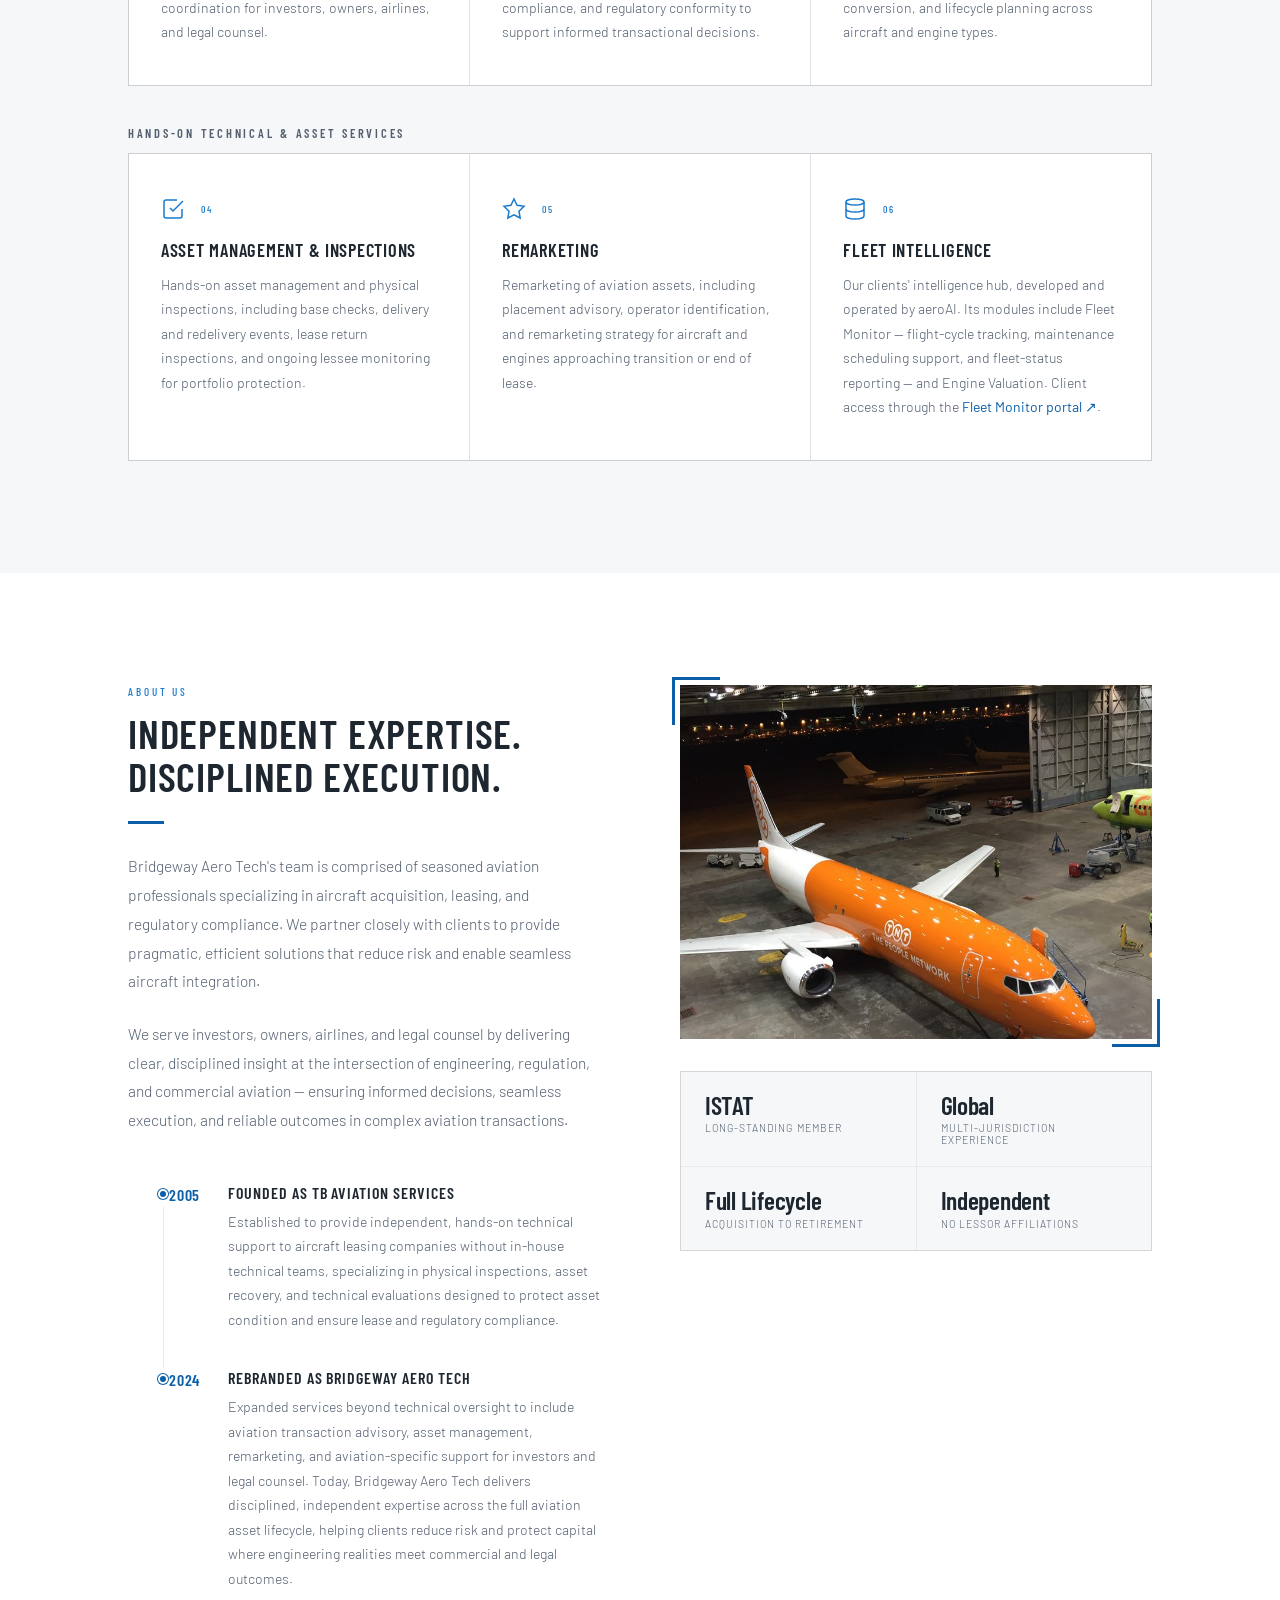
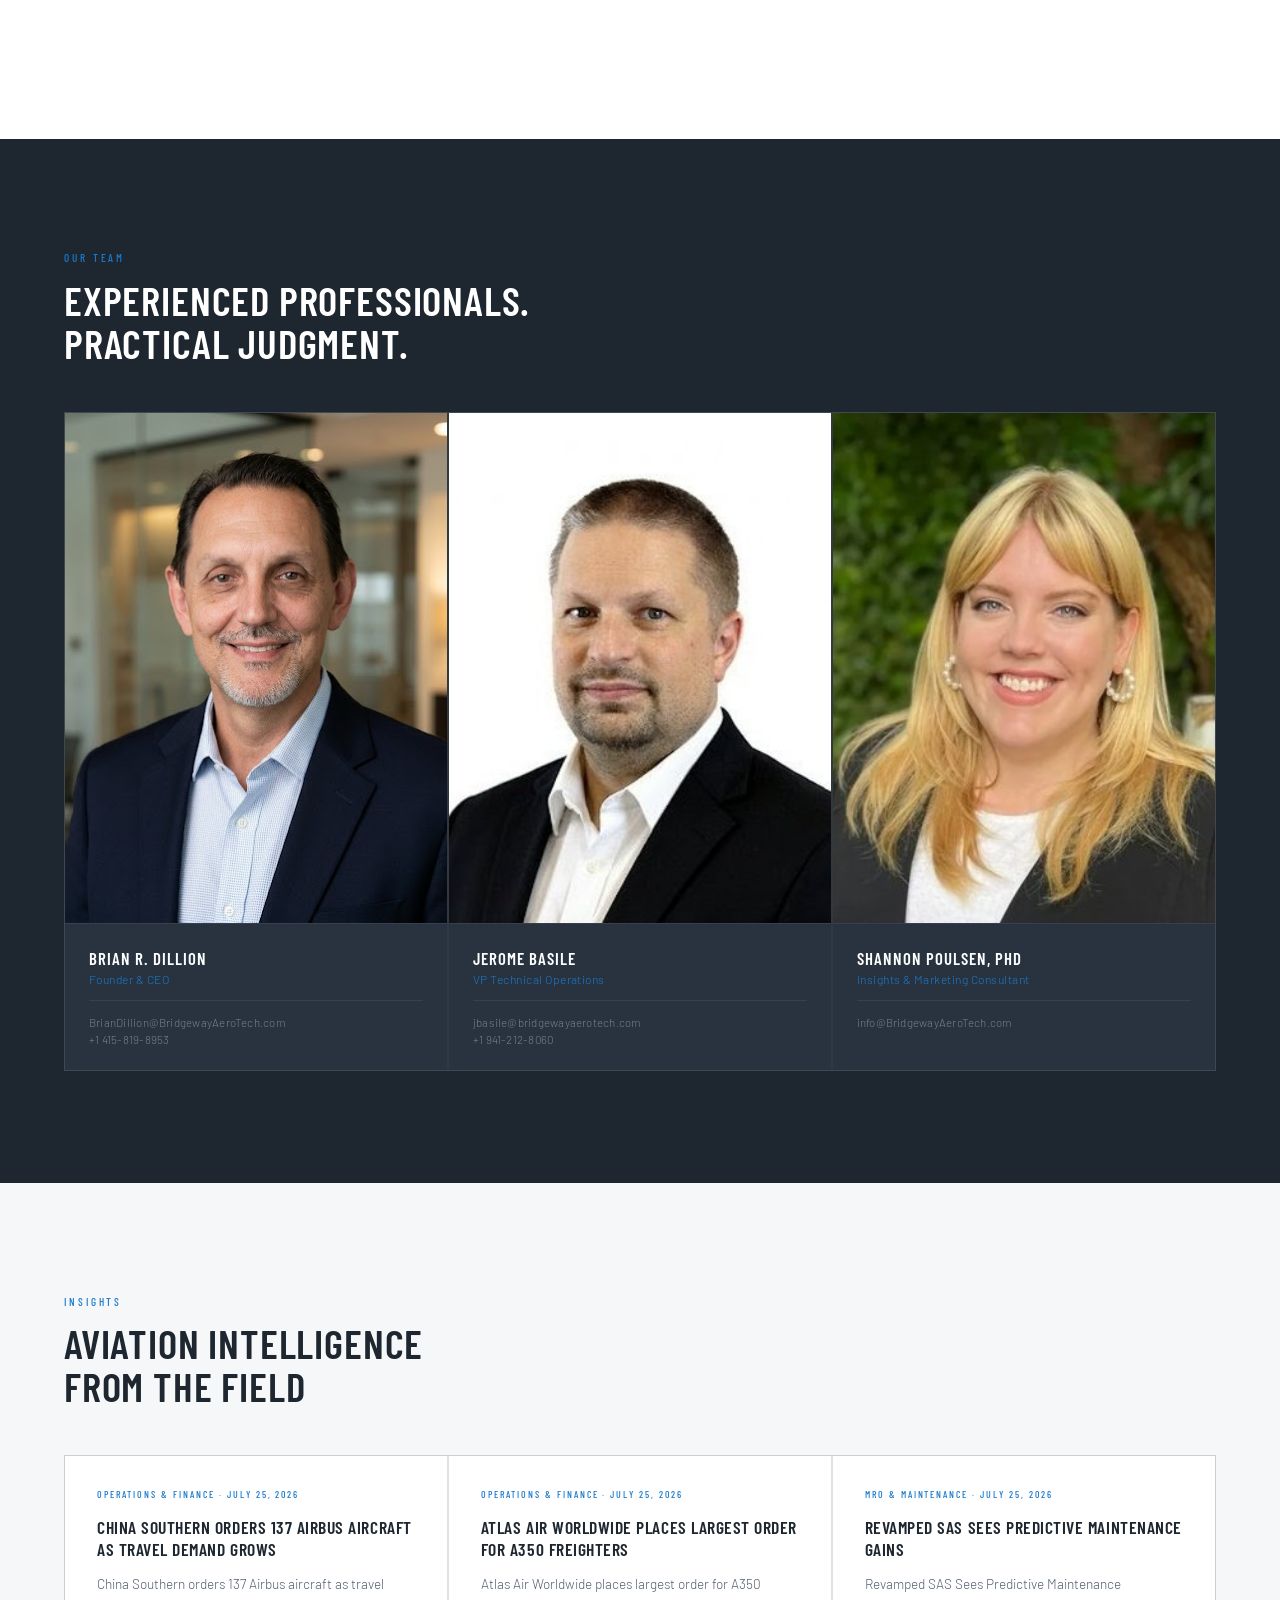
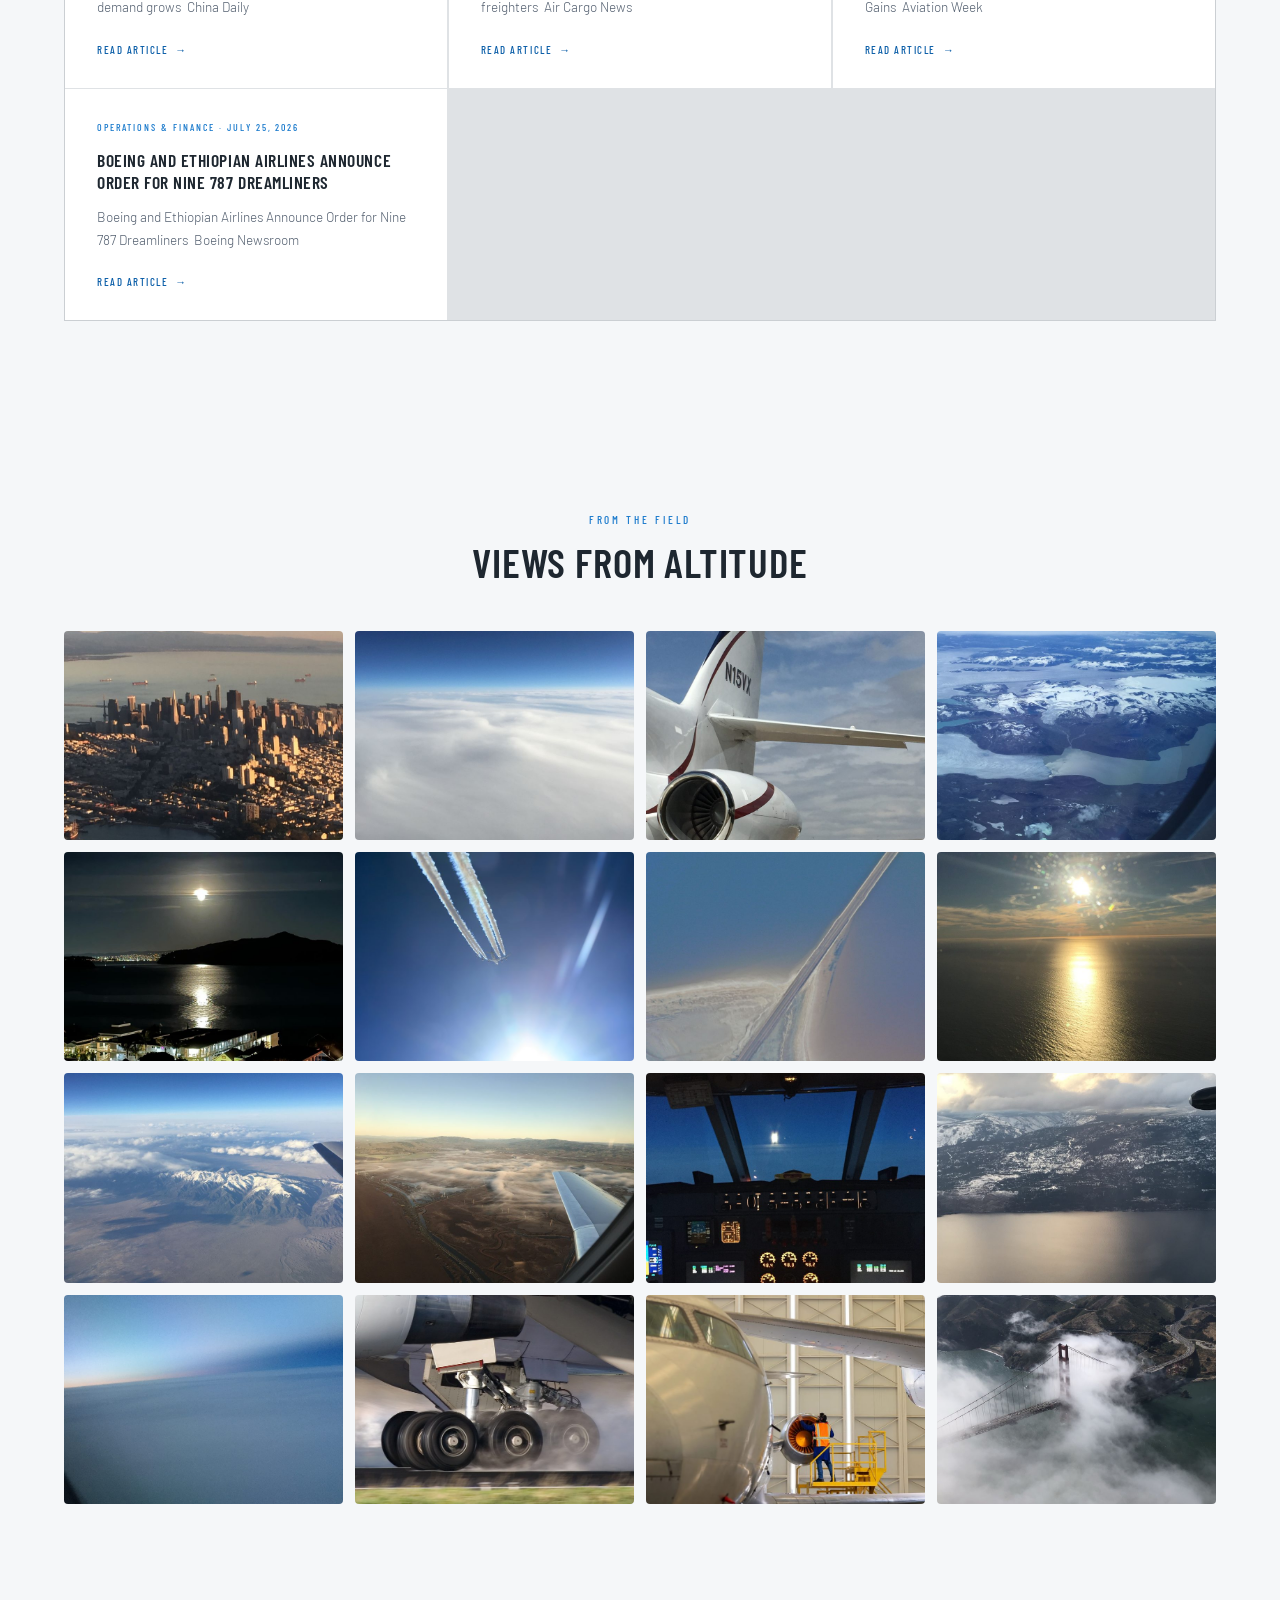
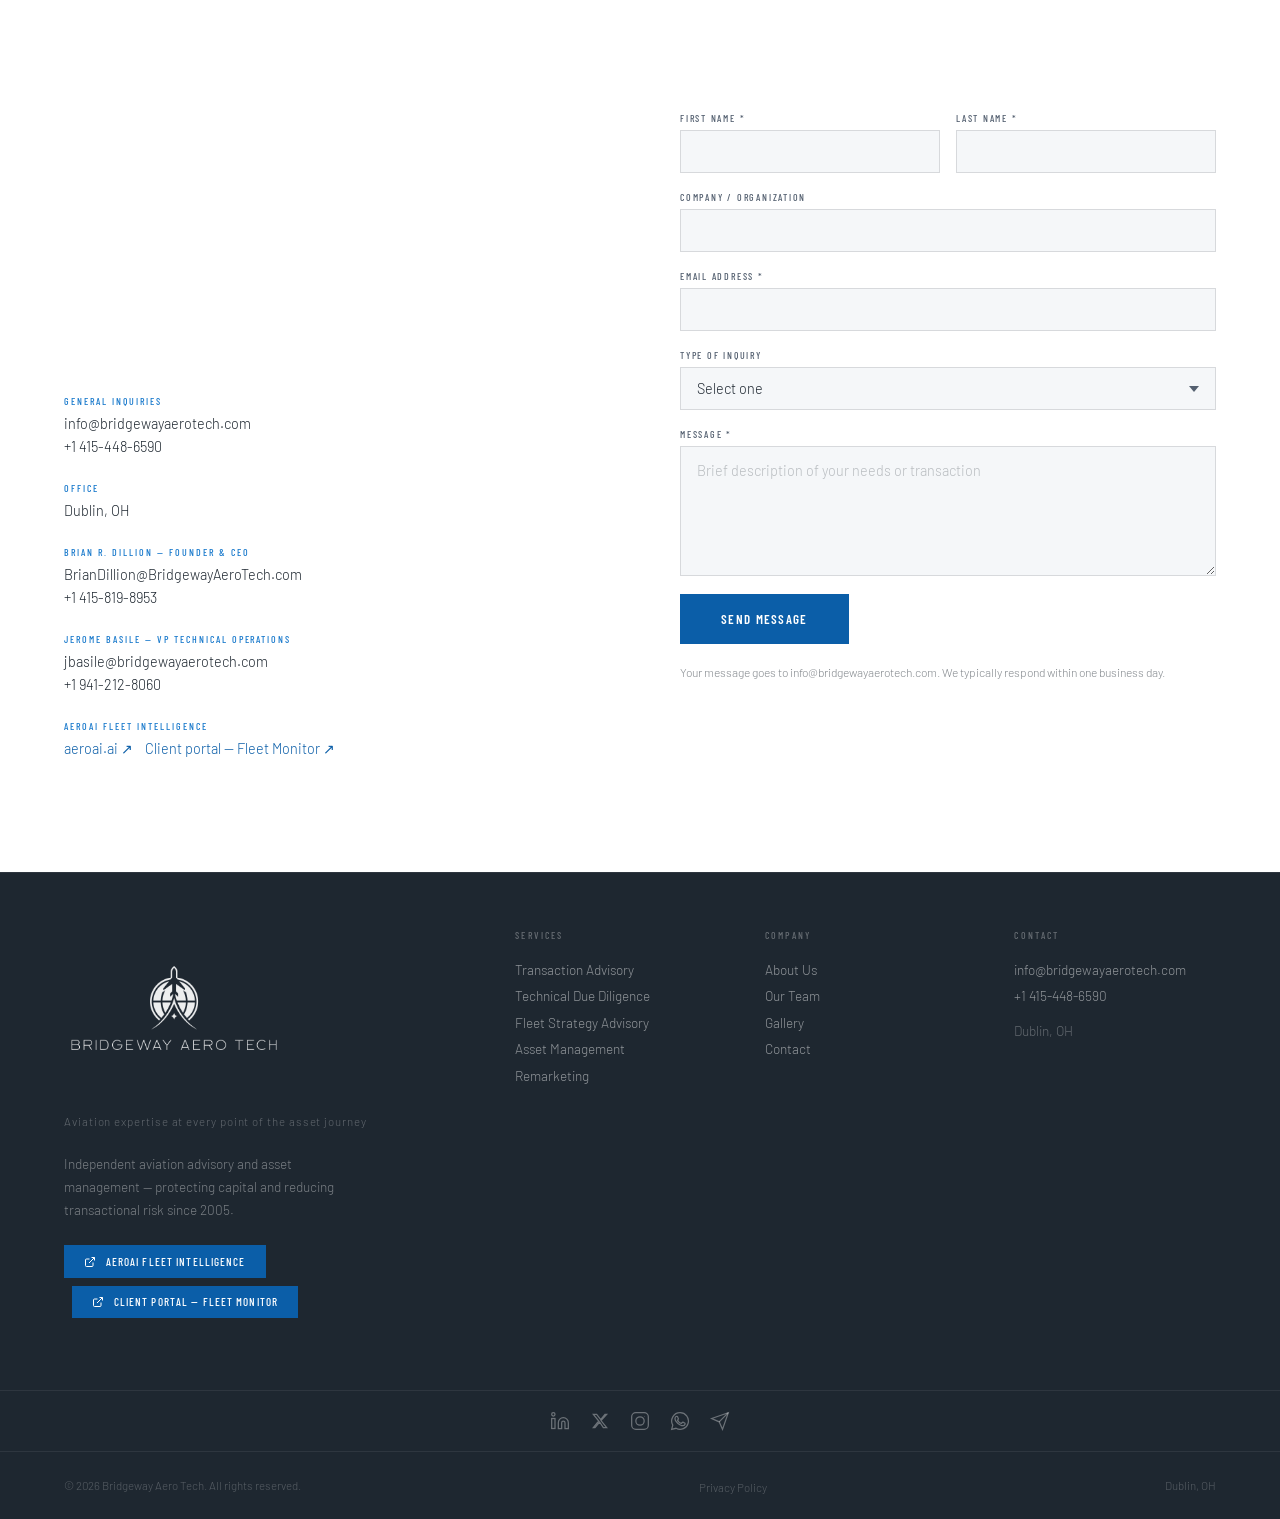
==== commit 0918f3de: "Insights: 6-article landing by relevance score + weekly editorial slot - Landing grid shows top 6 pu" ====
--- a/index.html
+++ b/index.html
@@ -401,6 +401,7 @@
       </h2>
     </div>
   </div>
+  <div class="editorial-featured reveal" id="insightsFeatured" hidden></div>
   <div class="insights-grid" id="insightsGrid"></div>
 </section>
 
--- a/css/styles.css
+++ b/css/styles.css
@@ -1357,6 +1357,57 @@
 
 .insight-card:hover .insight-read { gap: .7rem; }
 
+/* Featured weekly editorial */
+.editorial-featured {
+  background: var(--charcoal);
+  color: var(--white);
+  padding: clamp(2rem, 4vw, 3.5rem);
+  margin-bottom: 2.5rem;
+  border-top: 3px solid var(--blue);
+}
+
+.editorial-label {
+  font-family: var(--cond);
+  font-size: .78rem;
+  font-weight: 600;
+  letter-spacing: .24em;
+  text-transform: uppercase;
+  color: var(--blue-lt);
+  margin-bottom: 1rem;
+}
+
+.editorial-title {
+  font-family: var(--cond);
+  font-size: clamp(1.5rem, 2.8vw, 2.2rem);
+  font-weight: 600;
+  text-transform: uppercase;
+  letter-spacing: .02em;
+  line-height: 1.2;
+  margin-bottom: .9rem;
+  max-width: 26ch;
+}
+
+.editorial-excerpt {
+  font-size: .98rem;
+  font-weight: 300;
+  line-height: 1.7;
+  color: rgba(255,255,255,.75);
+  max-width: 62ch;
+  margin-bottom: 1.1rem;
+}
+
+.editorial-byline {
+  font-family: var(--cond);
+  font-size: .74rem;
+  font-weight: 500;
+  letter-spacing: .14em;
+  text-transform: uppercase;
+  color: rgba(255,255,255,.55);
+  margin-bottom: 1.4rem;
+}
+
+.editorial-featured .insight-read { color: var(--blue-lt); }
+
 /* Skeleton loading state for news feed */
 .insight-skeleton {
   background: var(--white);
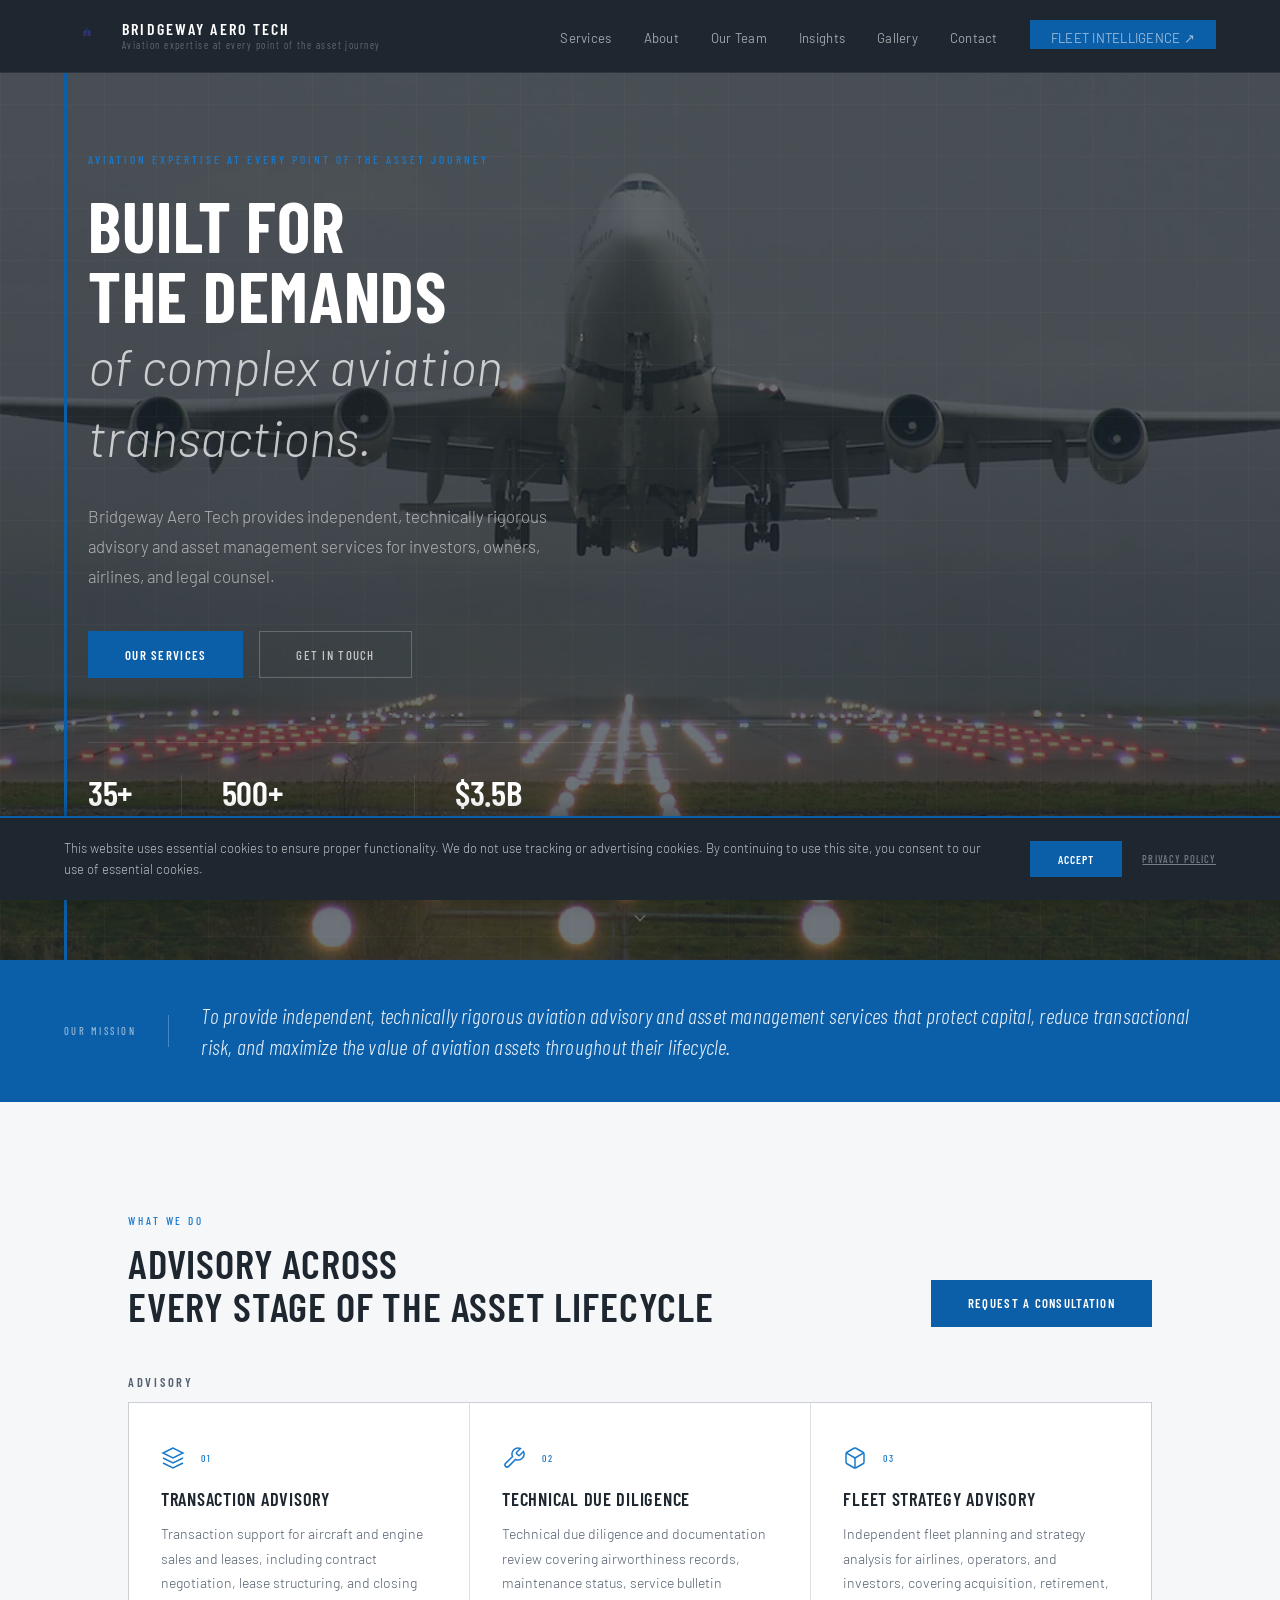
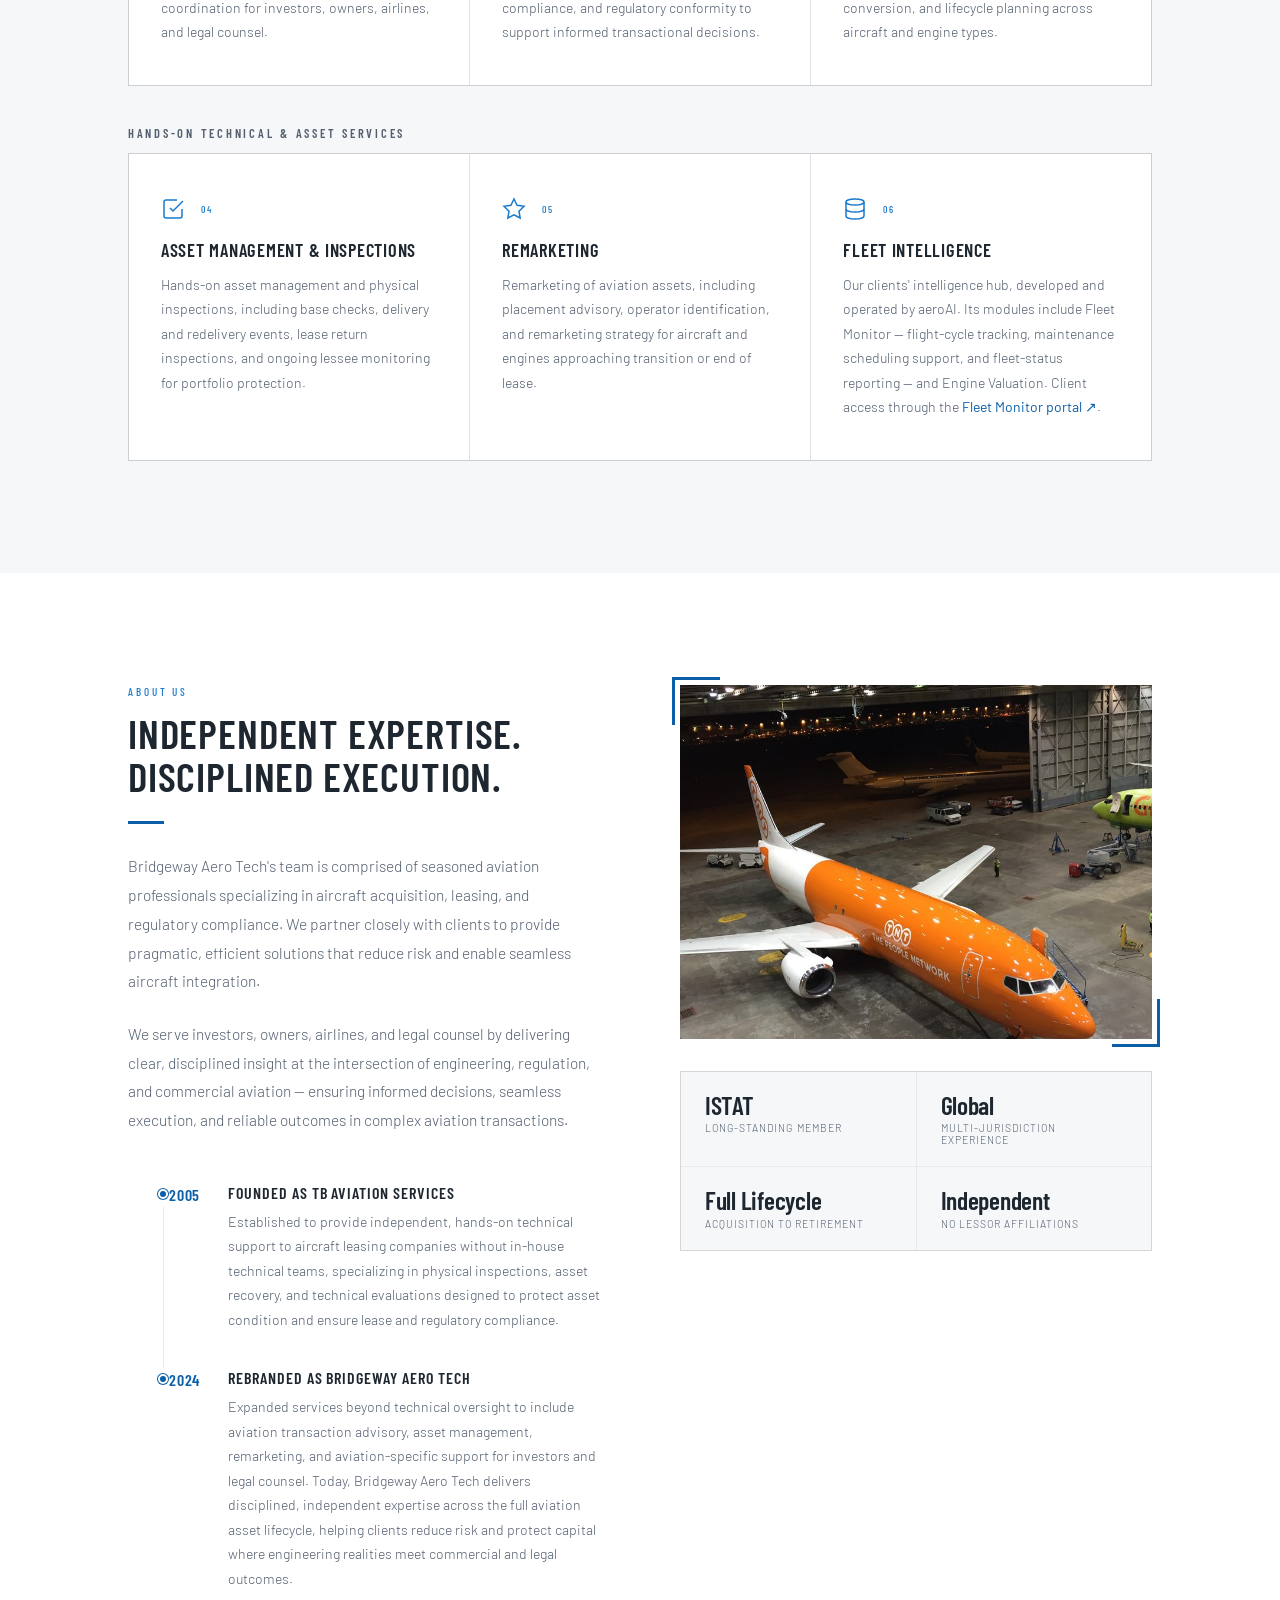
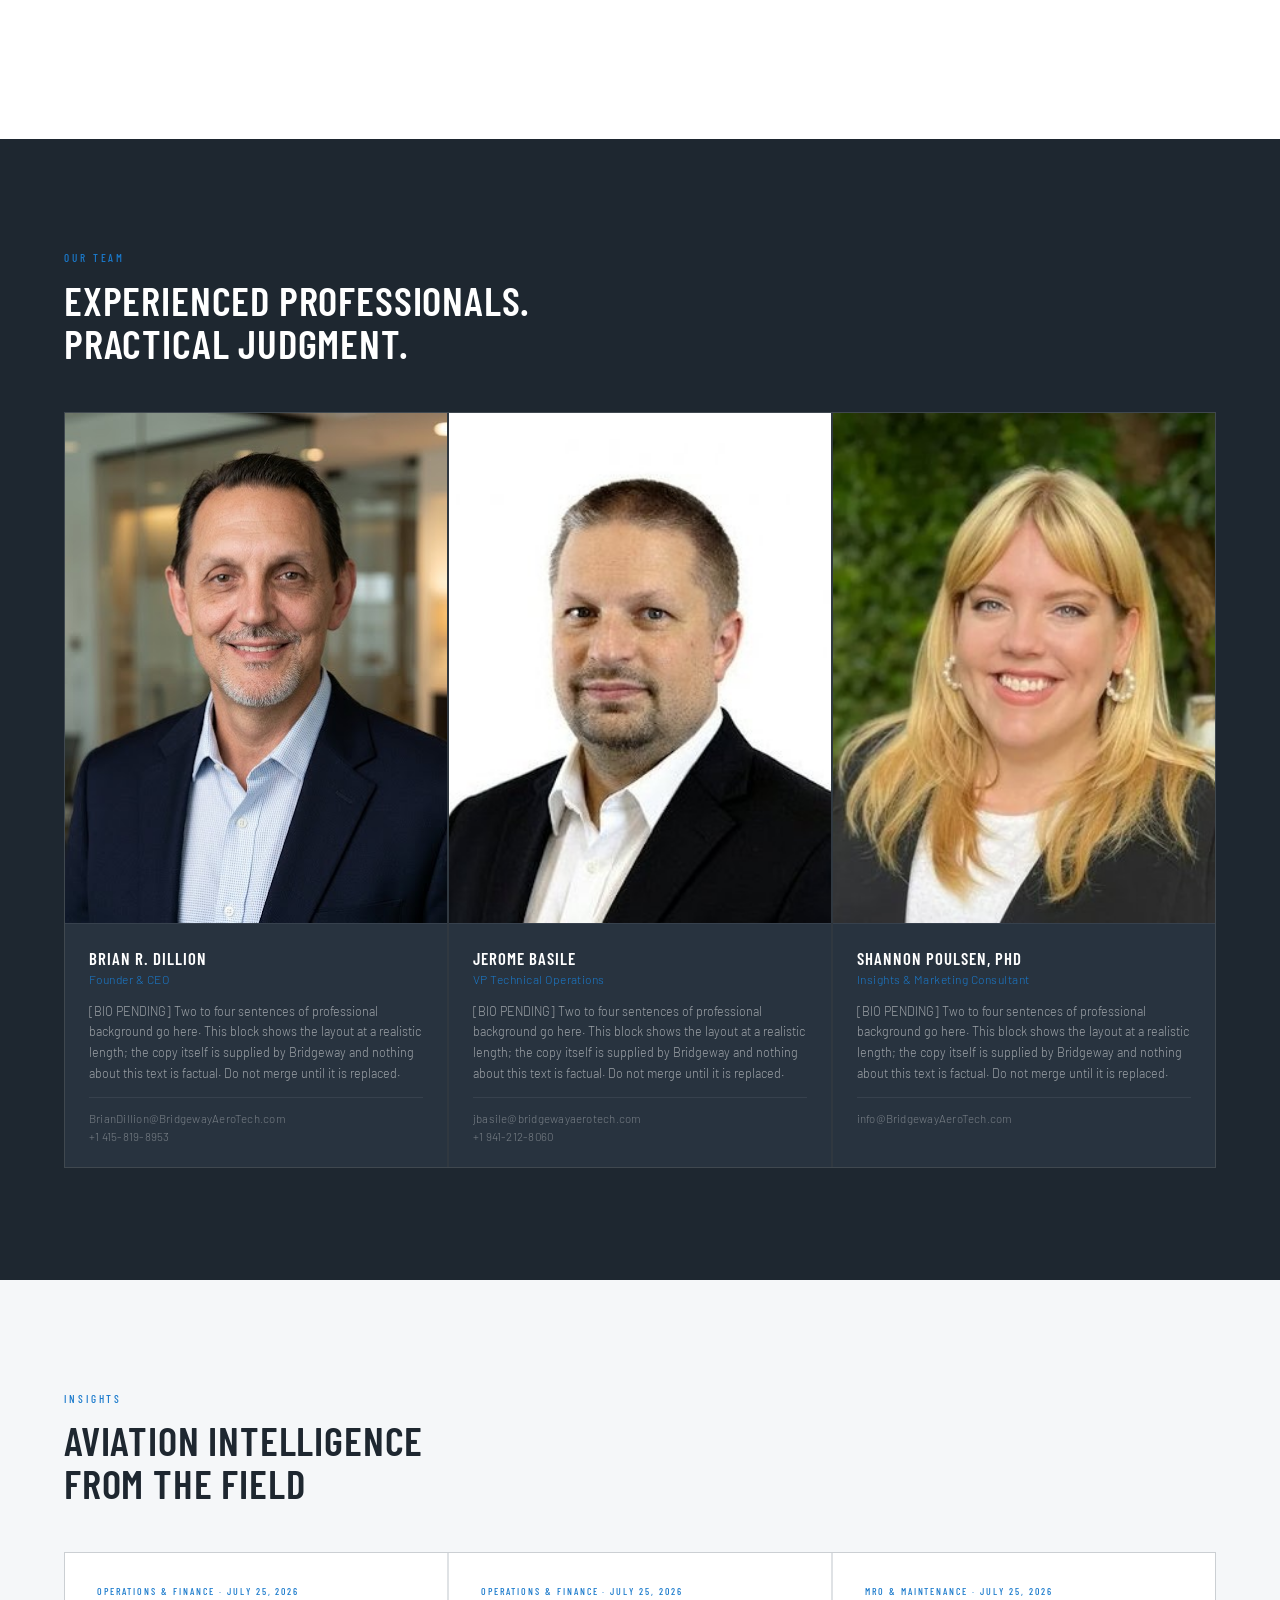
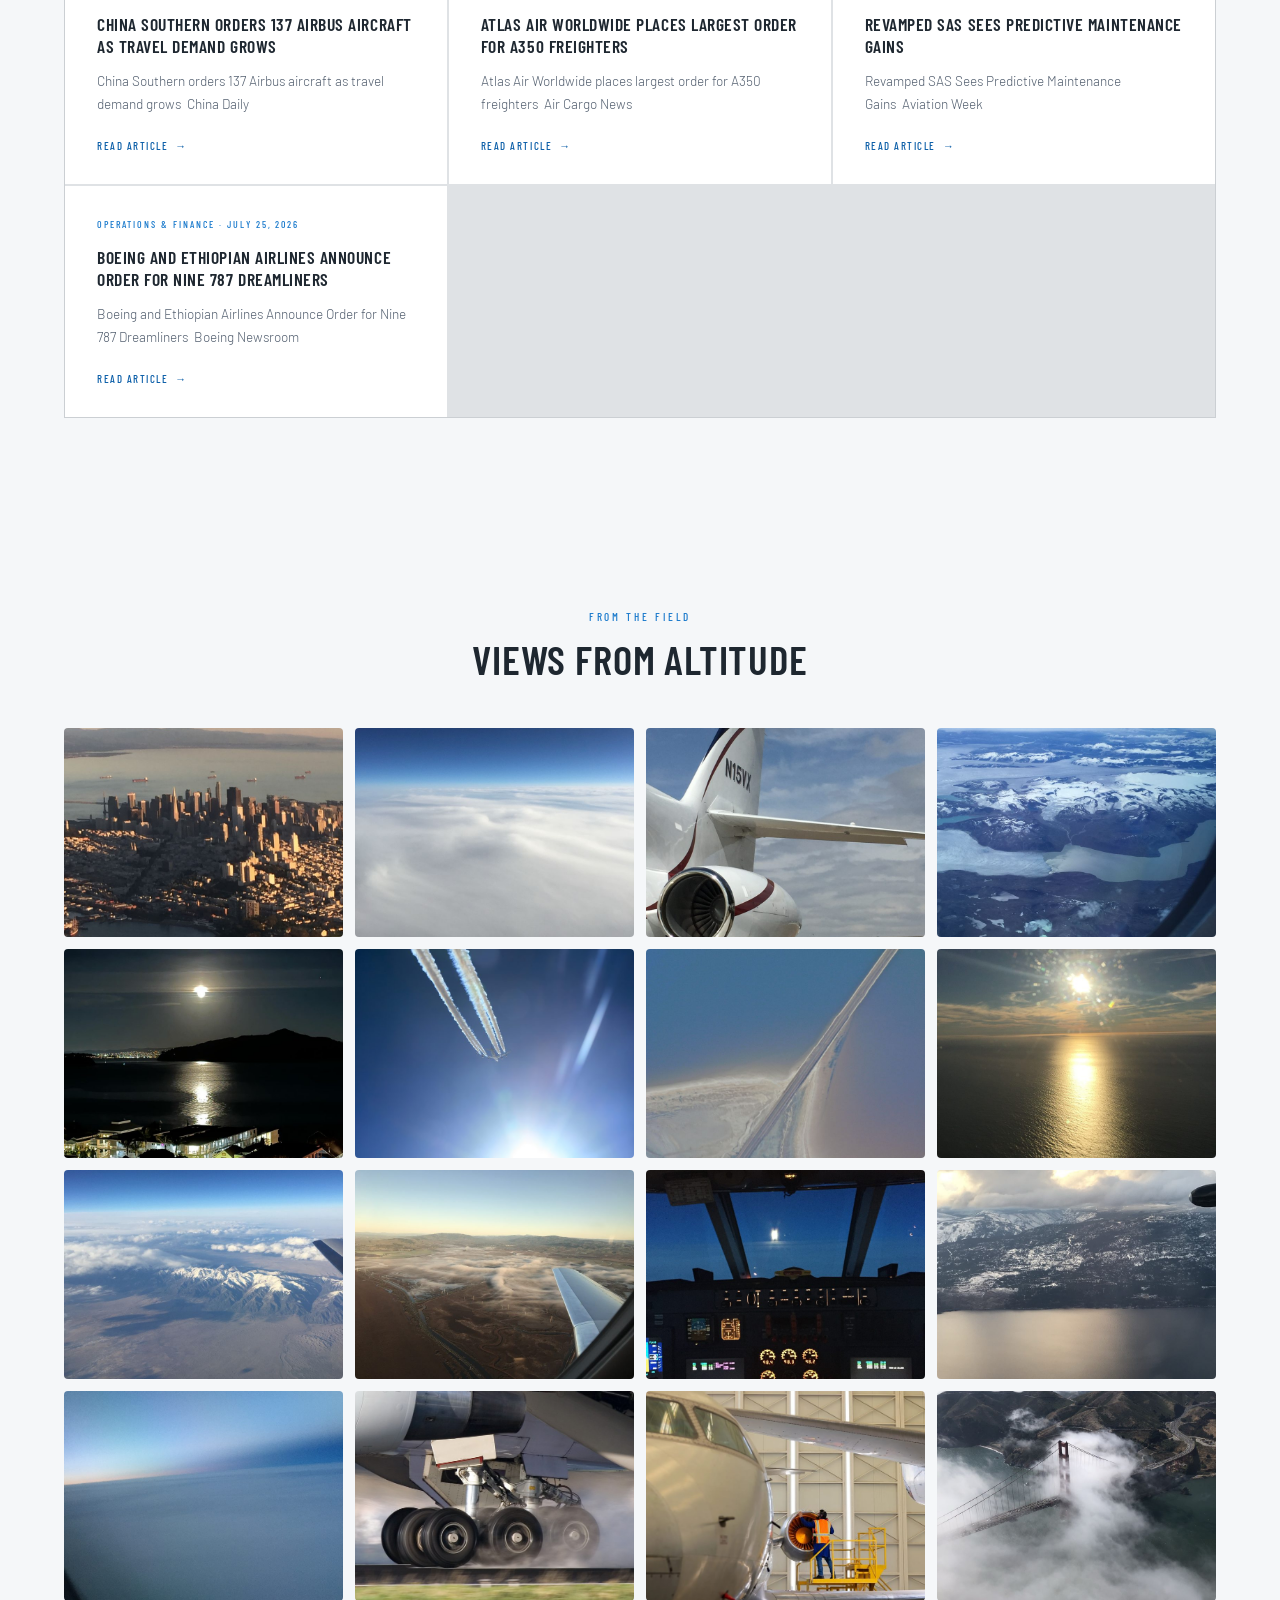
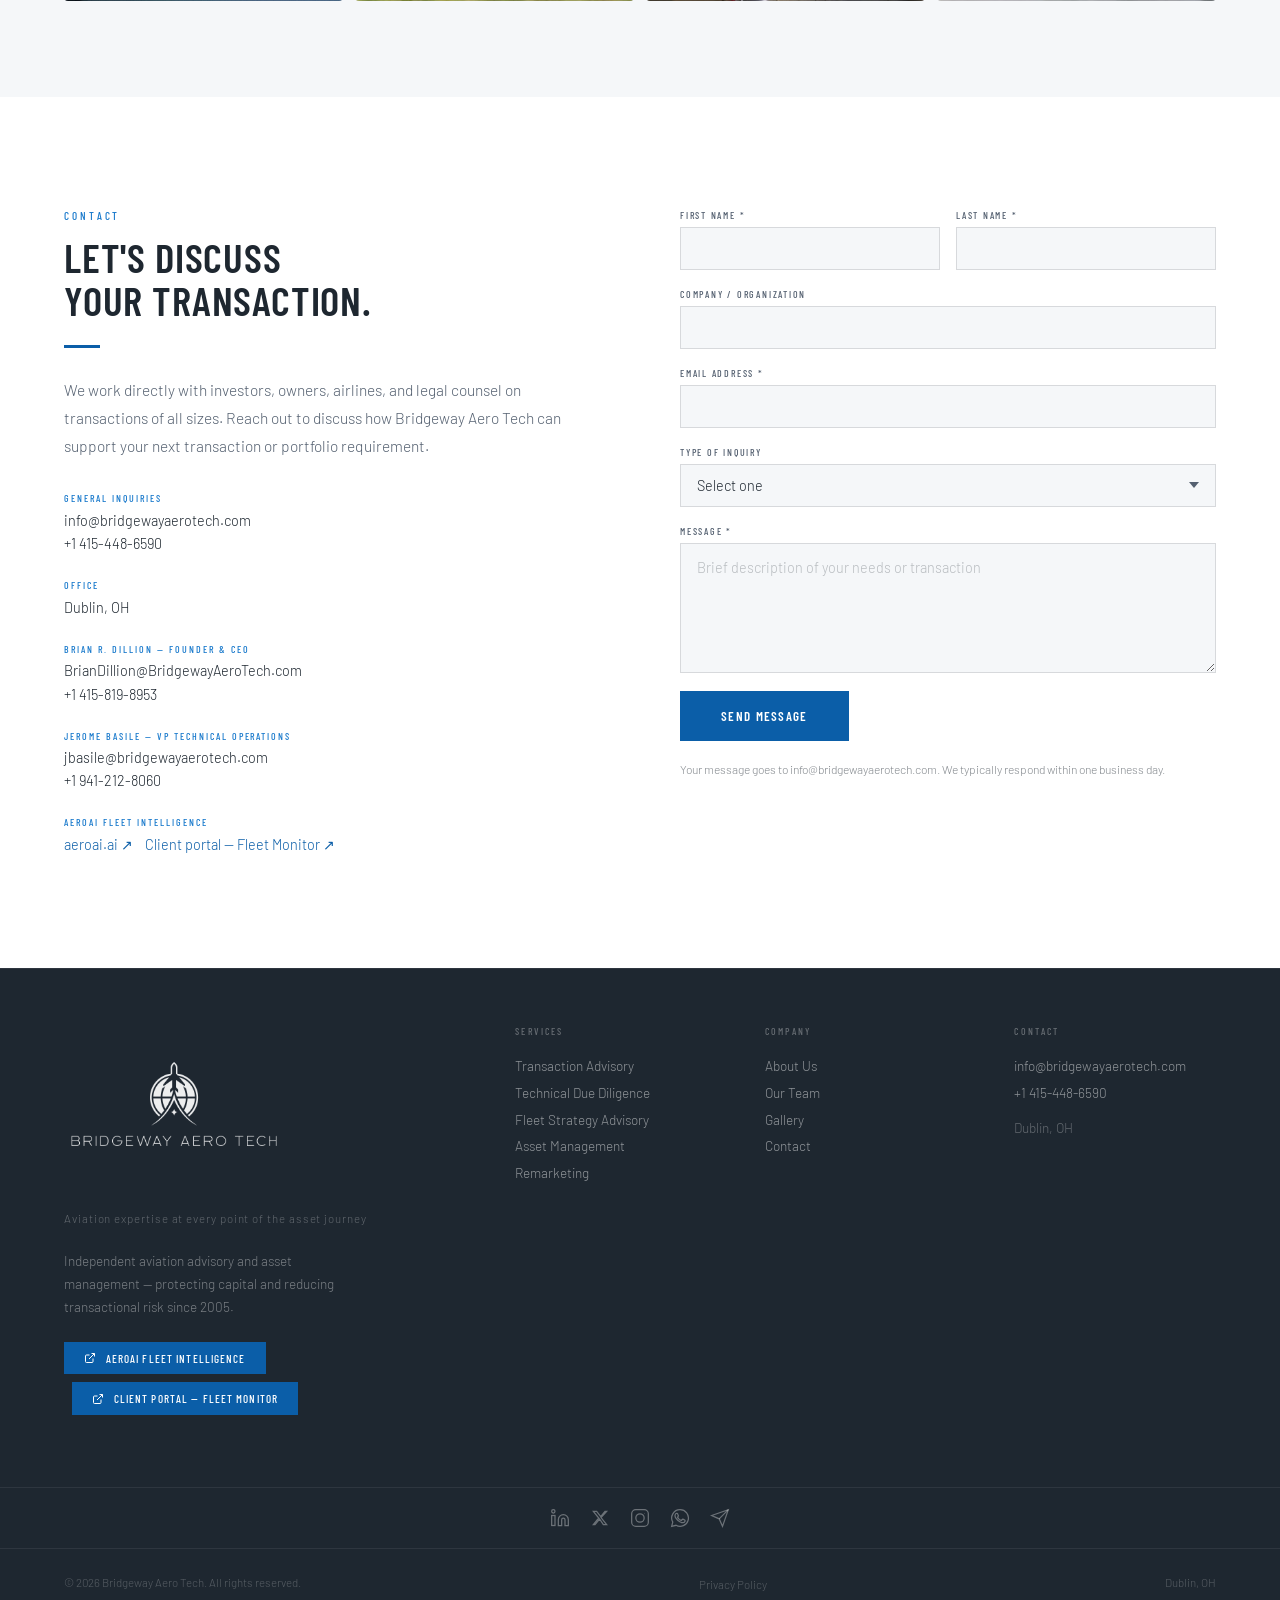
==== commit 45a8747f: "Team: add bio block to member cards (PLACEHOLDER COPY) Adds a .team-bio paragraph between the role l" ====
--- a/index.html
+++ b/index.html
@@ -354,6 +354,7 @@
       <div class="team-info">
         <div class="team-name">Brian R. Dillion</div>
         <div class="team-role">Founder &amp; CEO</div>
+        <p class="team-bio">[BIO PENDING] Two to four sentences of professional background go here. This block shows the layout at a realistic length; the copy itself is supplied by Bridgeway and nothing about this text is factual. Do not merge until it is replaced.</p>
         <div class="team-contact">
           <a href="mailto:BrianDillion@BridgewayAeroTech.com">BrianDillion@BridgewayAeroTech.com</a>
           <a href="tel:+14158198953">+1 415-819-8953</a>
@@ -366,6 +367,7 @@
       <div class="team-info">
         <div class="team-name">Jerome Basile</div>
         <div class="team-role">VP Technical Operations</div>
+        <p class="team-bio">[BIO PENDING] Two to four sentences of professional background go here. This block shows the layout at a realistic length; the copy itself is supplied by Bridgeway and nothing about this text is factual. Do not merge until it is replaced.</p>
         <div class="team-contact">
           <a href="mailto:jbasile@bridgewayaerotech.com">jbasile@bridgewayaerotech.com</a>
           <a href="tel:+19412128060">+1 941-212-8060</a>
@@ -378,6 +380,7 @@
       <div class="team-info">
         <div class="team-name">Shannon Poulsen, PhD</div>
         <div class="team-role">Insights &amp; Marketing Consultant</div>
+        <p class="team-bio">[BIO PENDING] Two to four sentences of professional background go here. This block shows the layout at a realistic length; the copy itself is supplied by Bridgeway and nothing about this text is factual. Do not merge until it is replaced.</p>
         <div class="team-contact">
           <a href="mailto:info@BridgewayAeroTech.com">info@BridgewayAeroTech.com</a>
         </div>
--- a/css/styles.css
+++ b/css/styles.css
@@ -943,6 +943,15 @@
   letter-spacing: .04em;
 }
 
+.team-bio {
+  font-family: var(--body);
+  font-size: .78rem;
+  font-weight: 300;
+  line-height: 1.65;
+  color: rgba(255,255,255,.55);
+  margin-top: .9rem;
+}
+
 .team-contact {
   margin-top: .85rem;
   padding-top: .85rem;
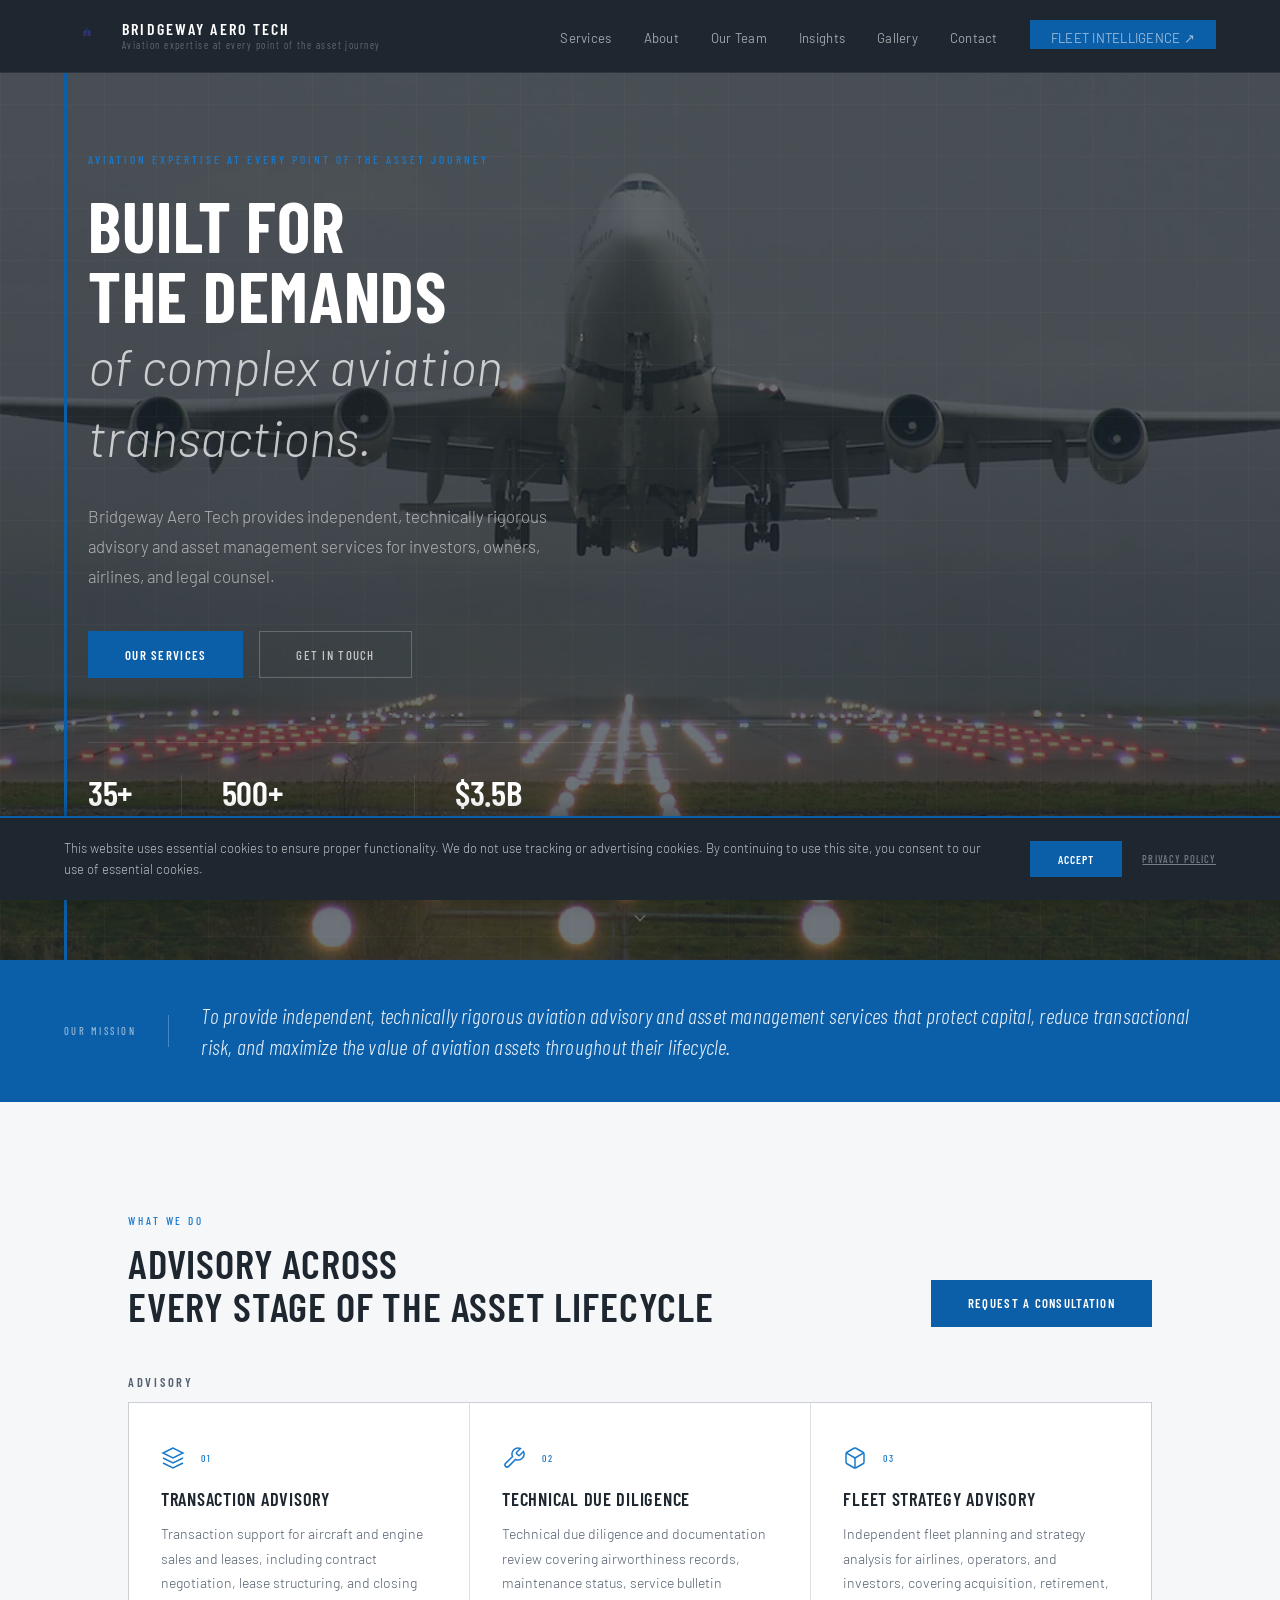
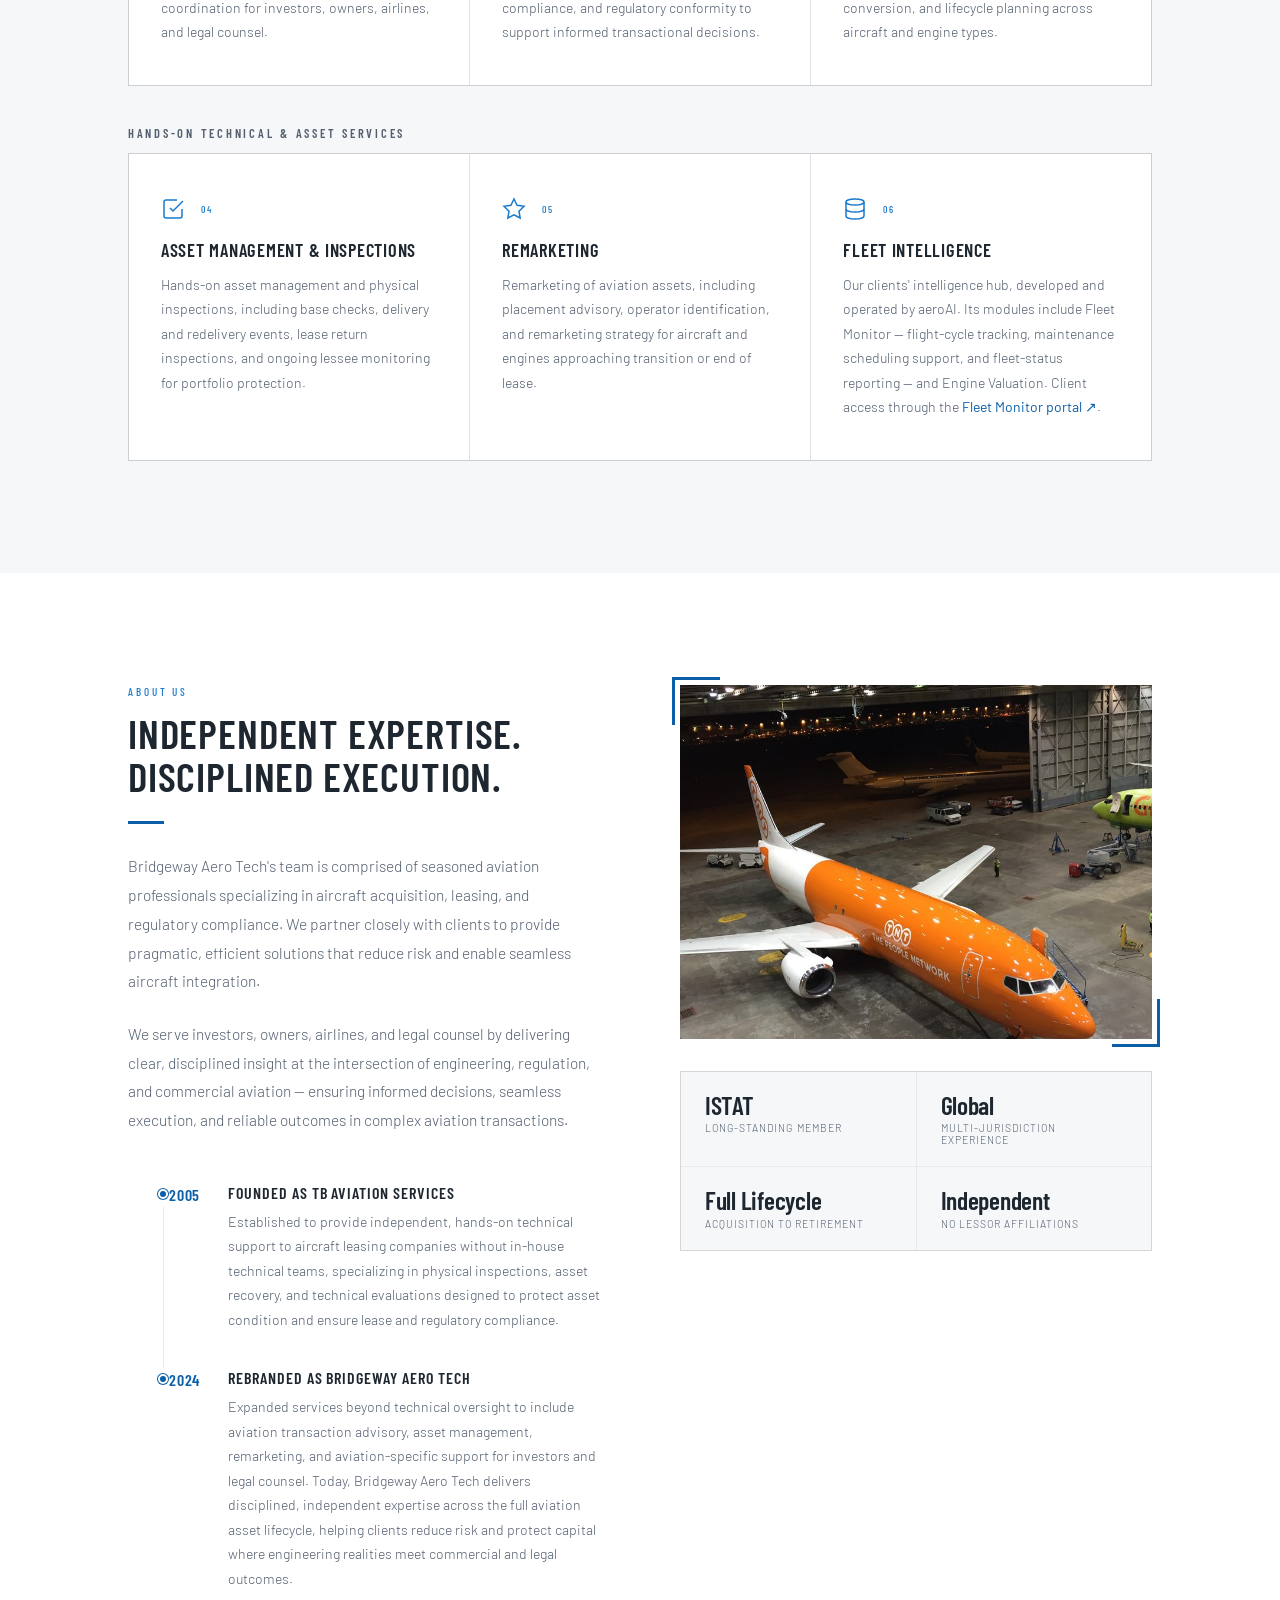
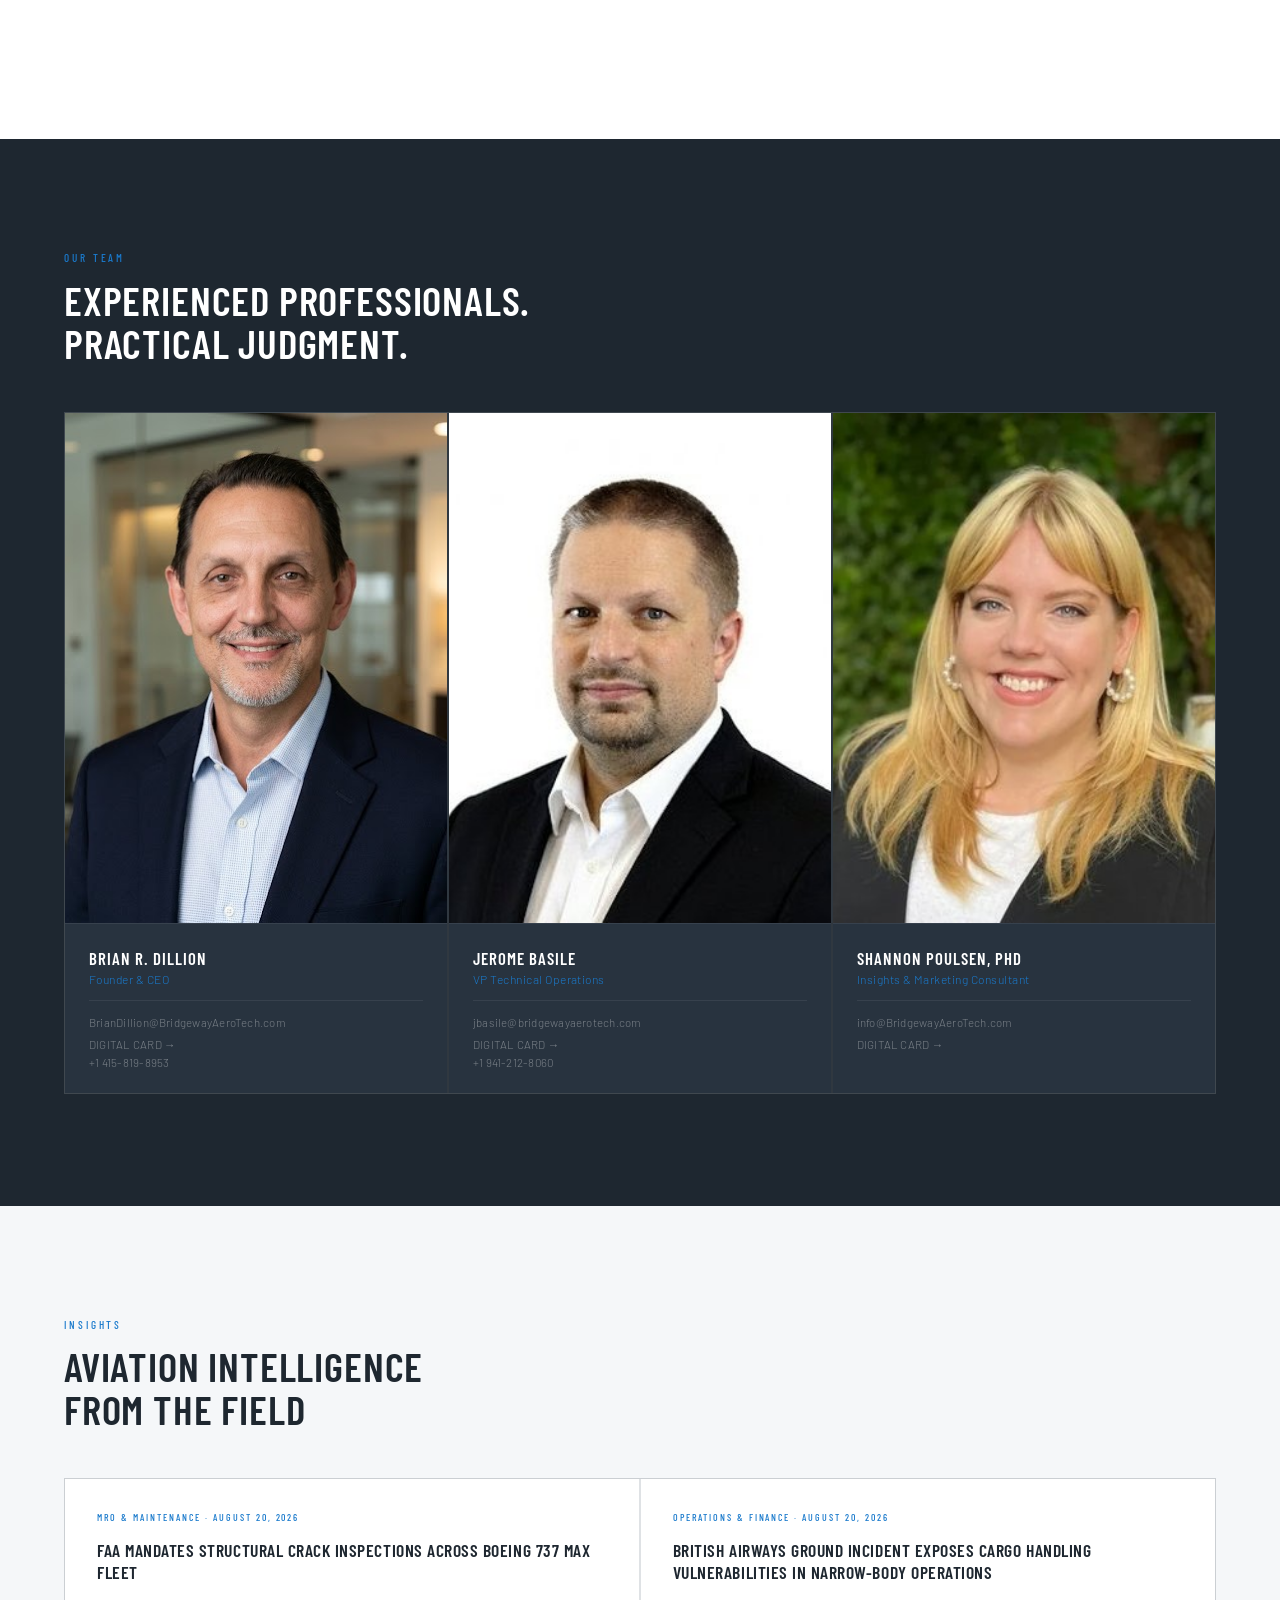
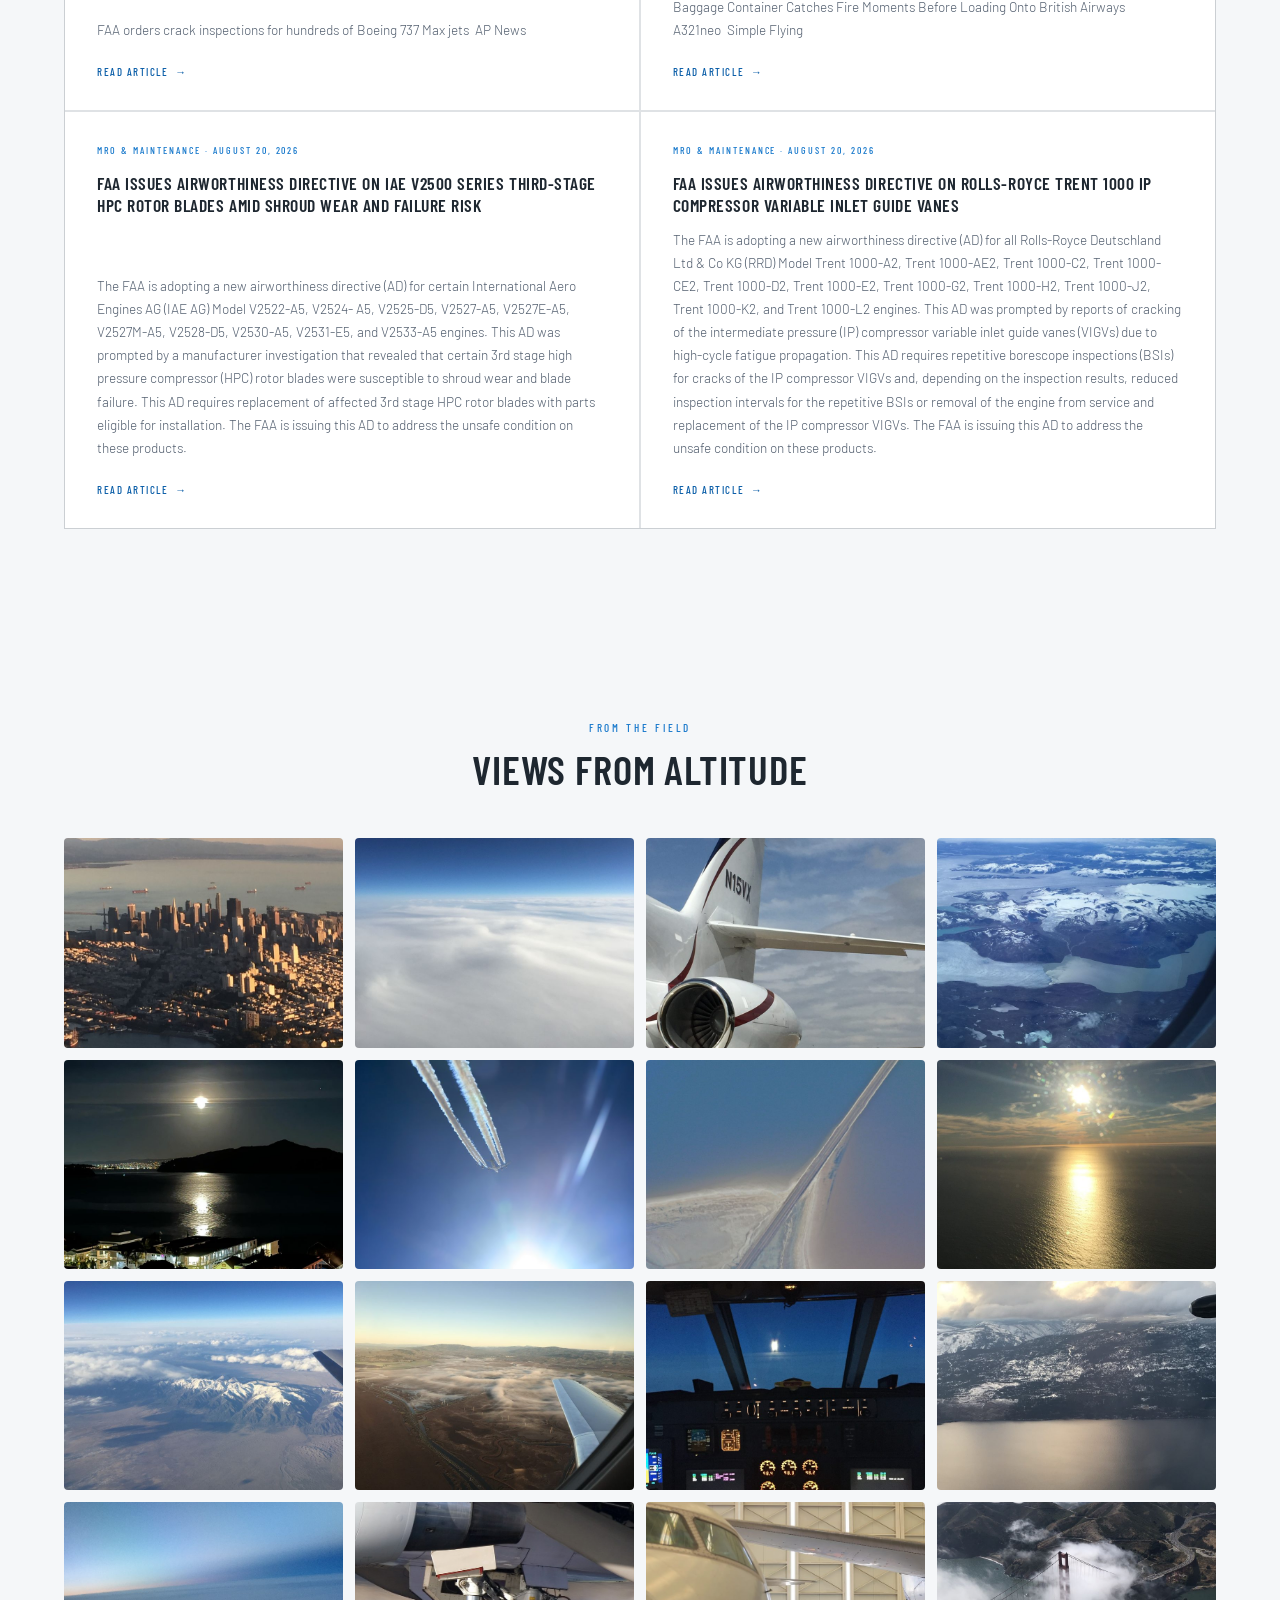
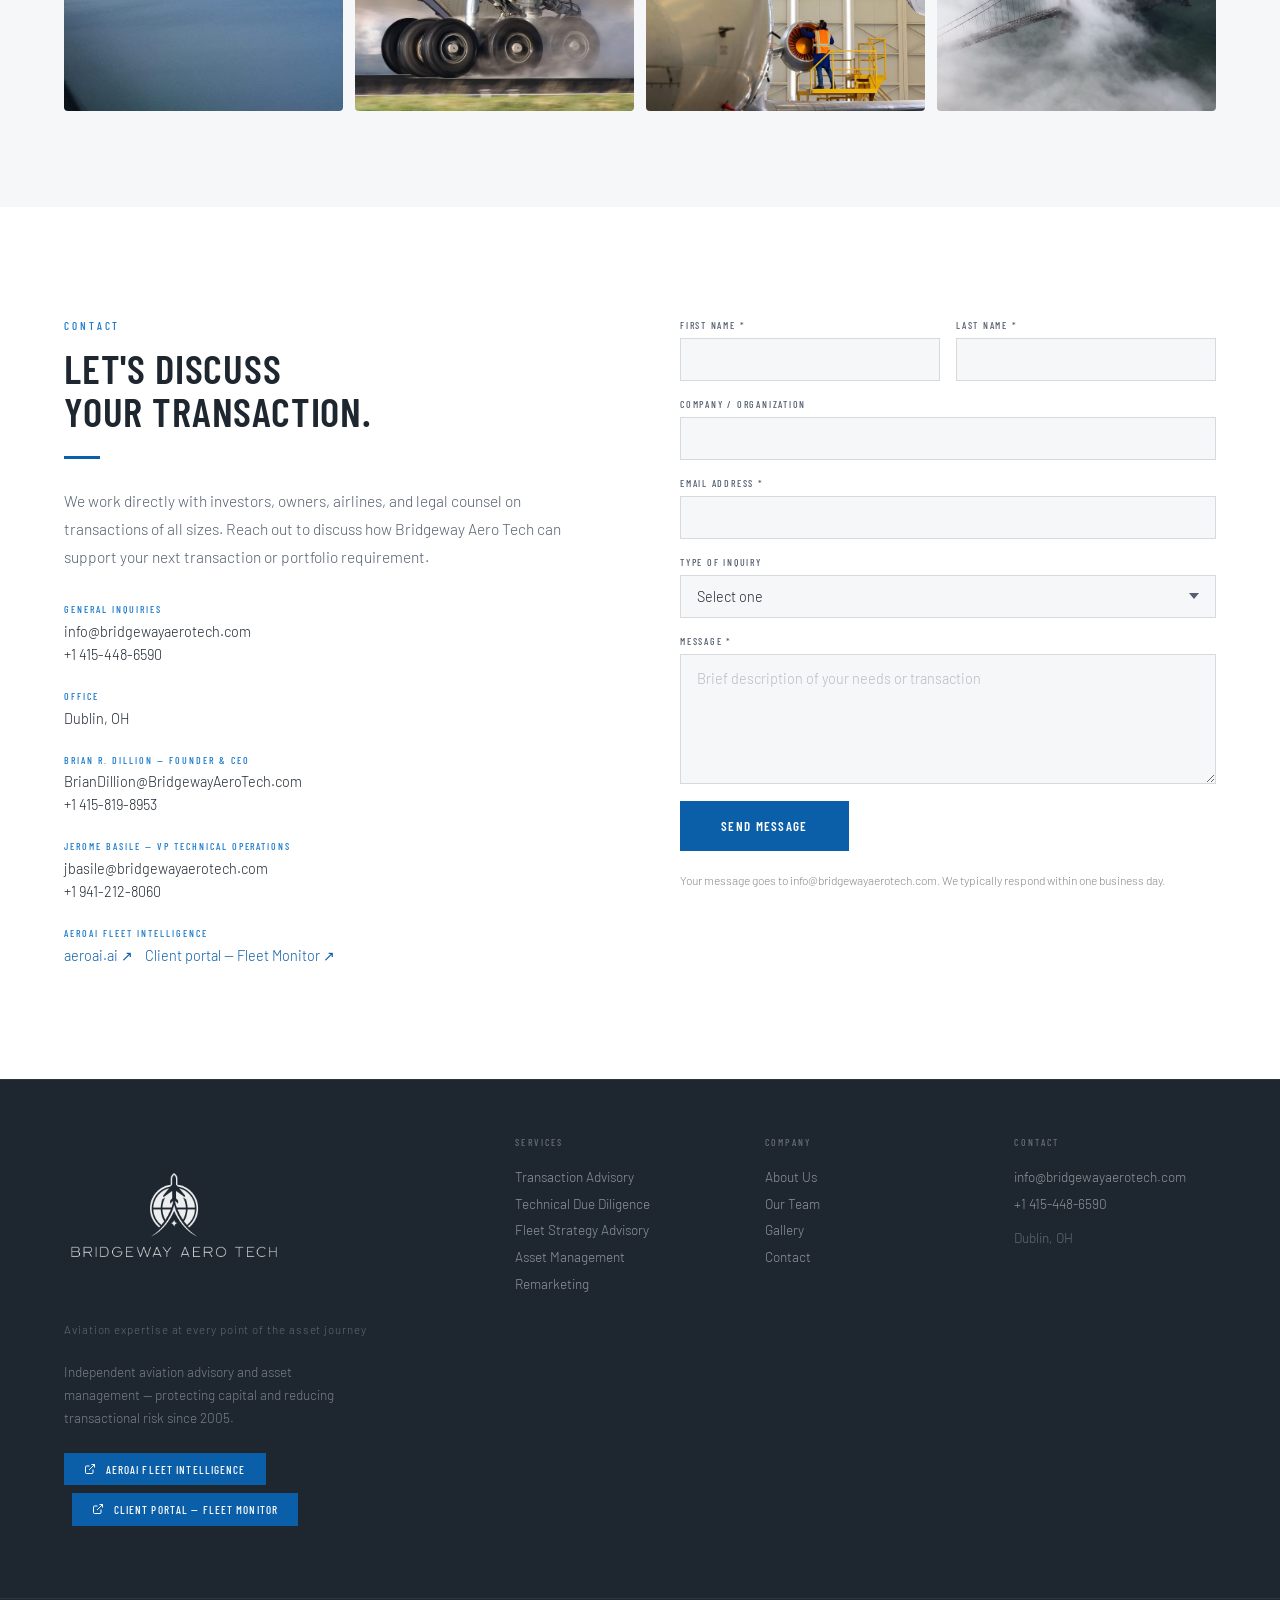
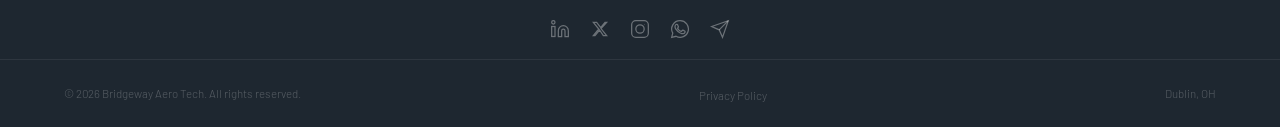
==== commit 4435e5dc: "Add digital business cards at /card/<name> Replaces the hosted qrco.de card with one served from our" ====
--- a/index.html
+++ b/index.html
@@ -354,9 +354,9 @@
       <div class="team-info">
         <div class="team-name">Brian R. Dillion</div>
         <div class="team-role">Founder &amp; CEO</div>
-        <p class="team-bio">[BIO PENDING] Two to four sentences of professional background go here. This block shows the layout at a realistic length; the copy itself is supplied by Bridgeway and nothing about this text is factual. Do not merge until it is replaced.</p>
         <div class="team-contact">
           <a href="mailto:BrianDillion@BridgewayAeroTech.com">BrianDillion@BridgewayAeroTech.com</a>
+          <a href="card/brian-dillion.html" class="team-card-link">Digital card &rarr;</a>
           <a href="tel:+14158198953">+1 415-819-8953</a>
         </div>
       </div>
@@ -367,9 +367,9 @@
       <div class="team-info">
         <div class="team-name">Jerome Basile</div>
         <div class="team-role">VP Technical Operations</div>
-        <p class="team-bio">[BIO PENDING] Two to four sentences of professional background go here. This block shows the layout at a realistic length; the copy itself is supplied by Bridgeway and nothing about this text is factual. Do not merge until it is replaced.</p>
         <div class="team-contact">
           <a href="mailto:jbasile@bridgewayaerotech.com">jbasile@bridgewayaerotech.com</a>
+          <a href="card/jerome-basile.html" class="team-card-link">Digital card &rarr;</a>
           <a href="tel:+19412128060">+1 941-212-8060</a>
         </div>
       </div>
@@ -380,9 +380,9 @@
       <div class="team-info">
         <div class="team-name">Shannon Poulsen, PhD</div>
         <div class="team-role">Insights &amp; Marketing Consultant</div>
-        <p class="team-bio">[BIO PENDING] Two to four sentences of professional background go here. This block shows the layout at a realistic length; the copy itself is supplied by Bridgeway and nothing about this text is factual. Do not merge until it is replaced.</p>
         <div class="team-contact">
           <a href="mailto:info@BridgewayAeroTech.com">info@BridgewayAeroTech.com</a>
+          <a href="card/shannon-poulsen.html" class="team-card-link">Digital card &rarr;</a>
         </div>
       </div>
     </article>
--- a/css/styles.css
+++ b/css/styles.css
@@ -943,15 +943,6 @@
   letter-spacing: .04em;
 }
 
-.team-bio {
-  font-family: var(--body);
-  font-size: .78rem;
-  font-weight: 300;
-  line-height: 1.65;
-  color: rgba(255,255,255,.55);
-  margin-top: .9rem;
-}
-
 .team-contact {
   margin-top: .85rem;
   padding-top: .85rem;
@@ -977,6 +968,19 @@
 }
 
 .team-contact a:hover { color: rgba(255,255,255,.75); }
+
+.team-card-link {
+  font-family: var(--cond);
+  font-size: .66rem;
+  font-weight: 600;
+  letter-spacing: .18em;
+  text-transform: uppercase;
+  color: var(--blue-lt);
+  margin-top: .35rem;
+  transition: color .2s;
+}
+
+.team-card-link:hover { color: var(--white); }
 
 .team-linkedin {
   color: rgba(255,255,255,.3);
@@ -1270,7 +1274,7 @@
 
 .insights-grid {
   display: grid;
-  grid-template-columns: repeat(3, 1fr);
+  grid-template-columns: repeat(2, 1fr);
   gap: 1.5px;
   background: var(--rule);
   border: 1.5px solid var(--rule);
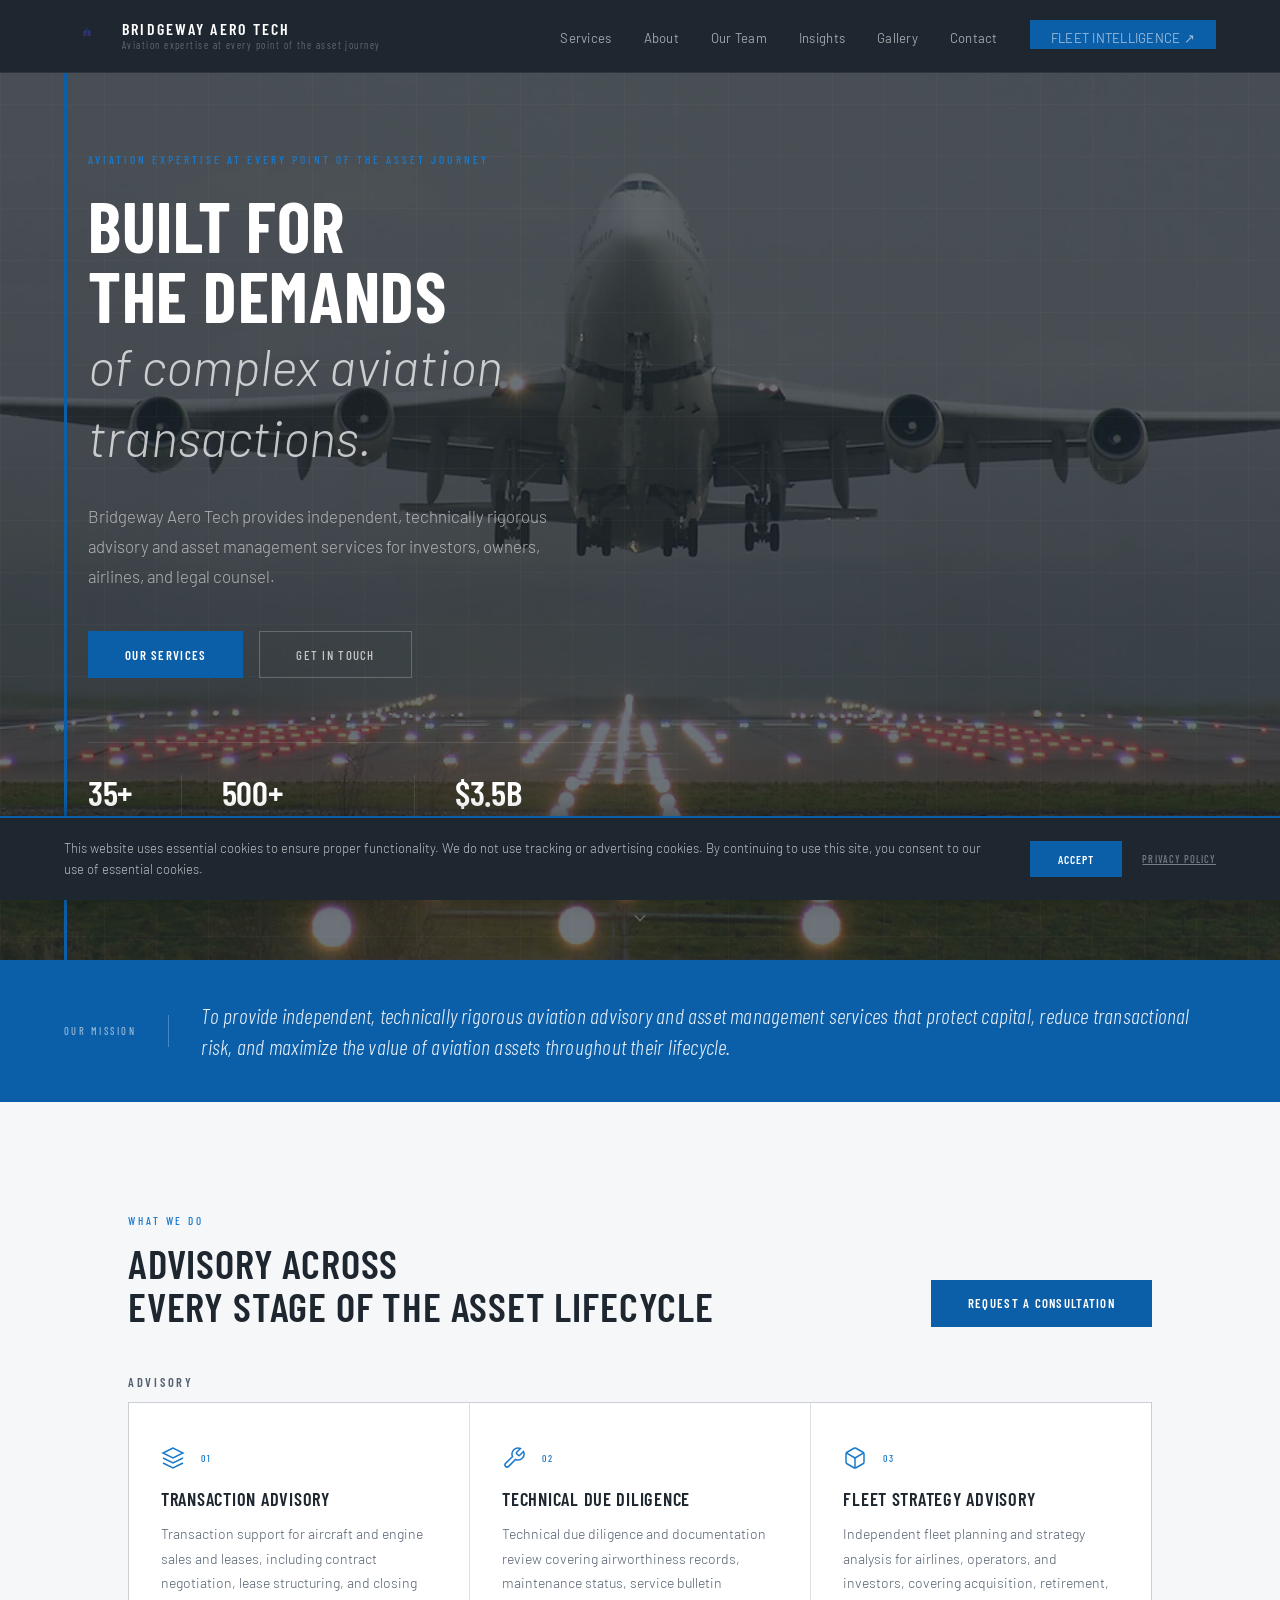
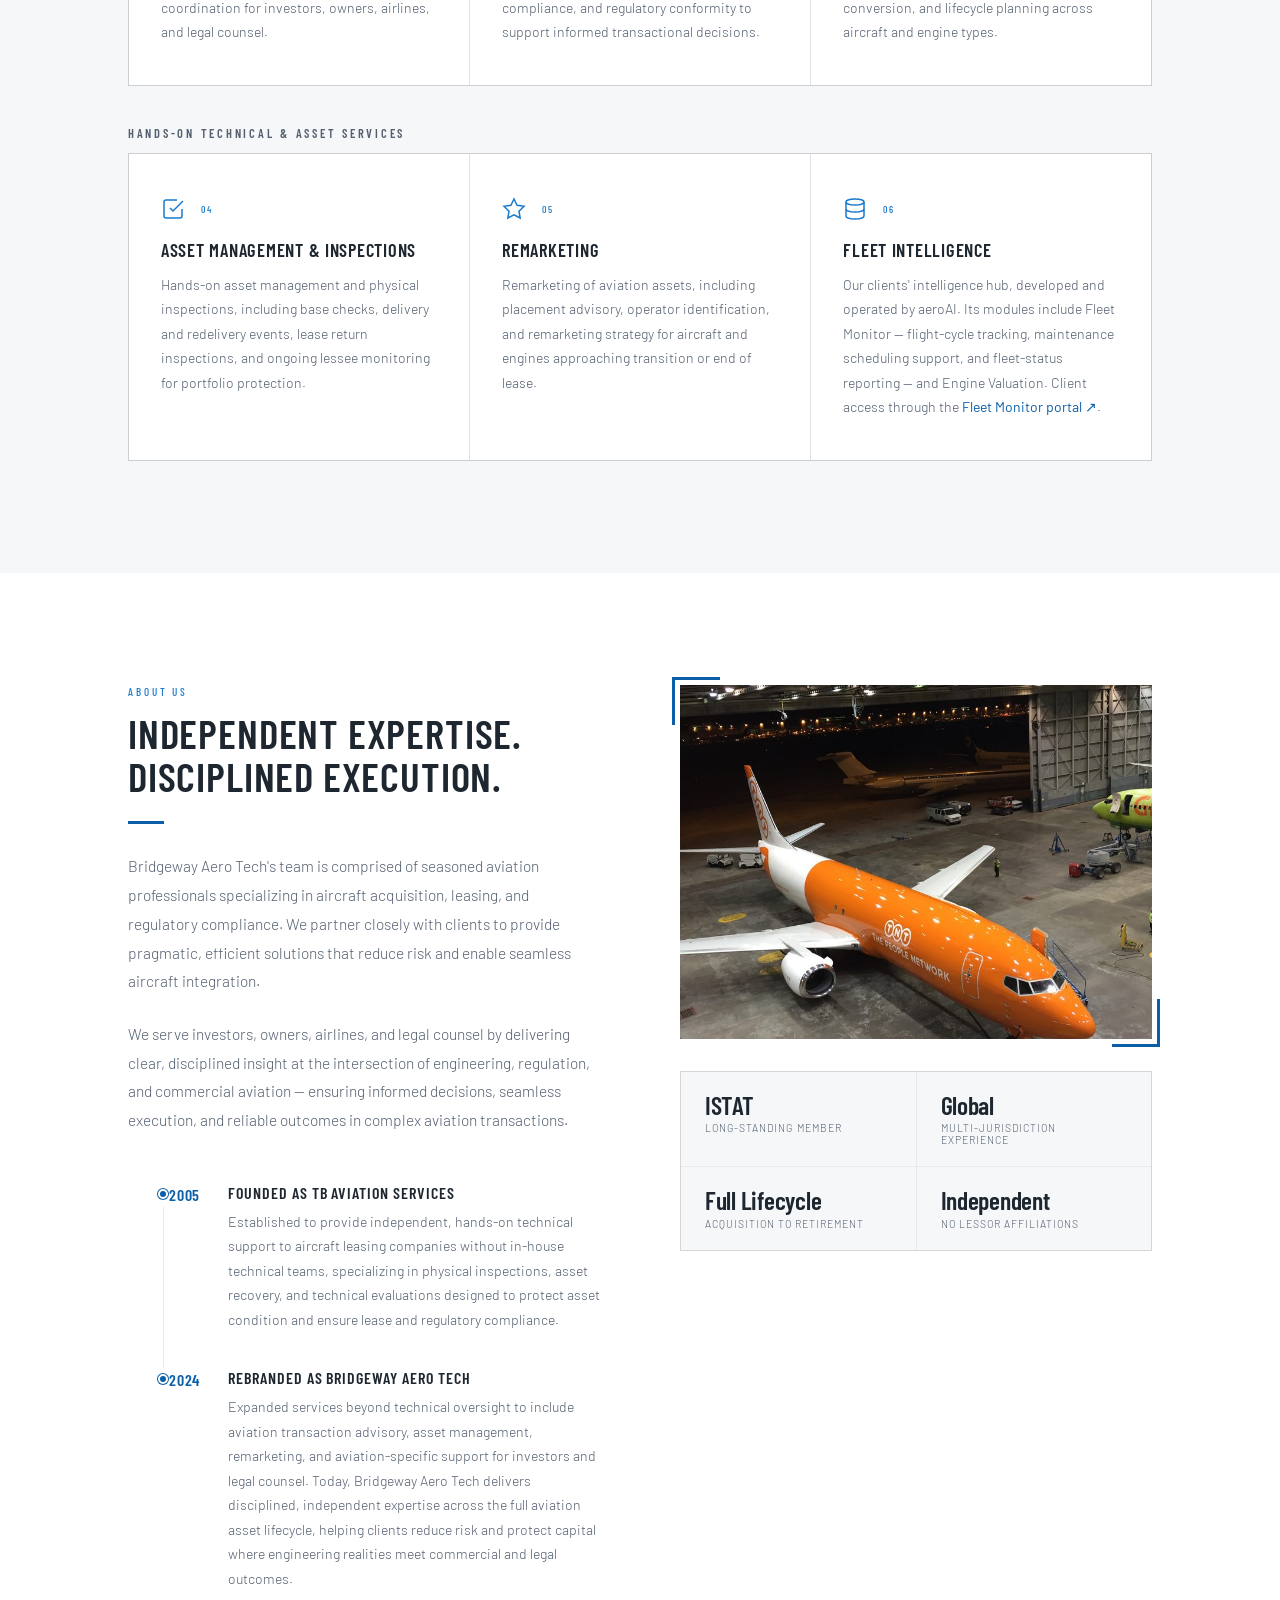
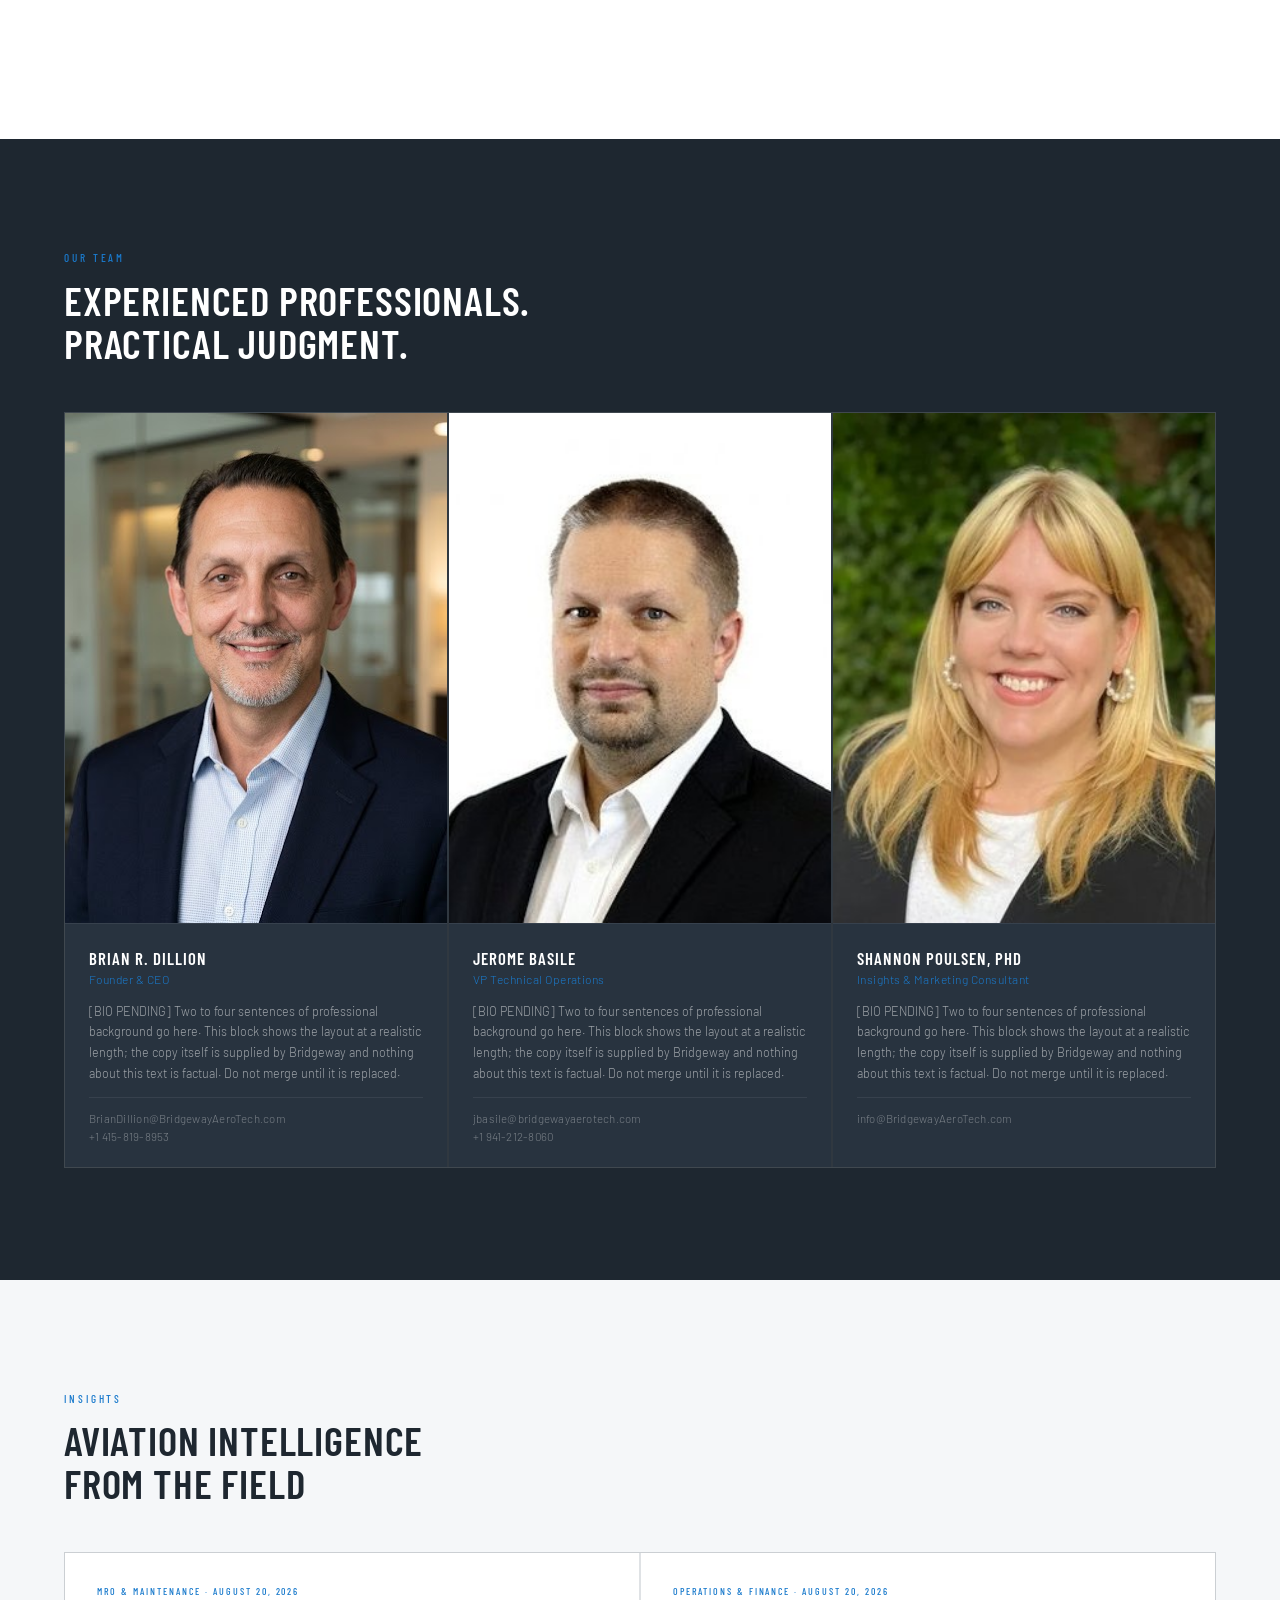
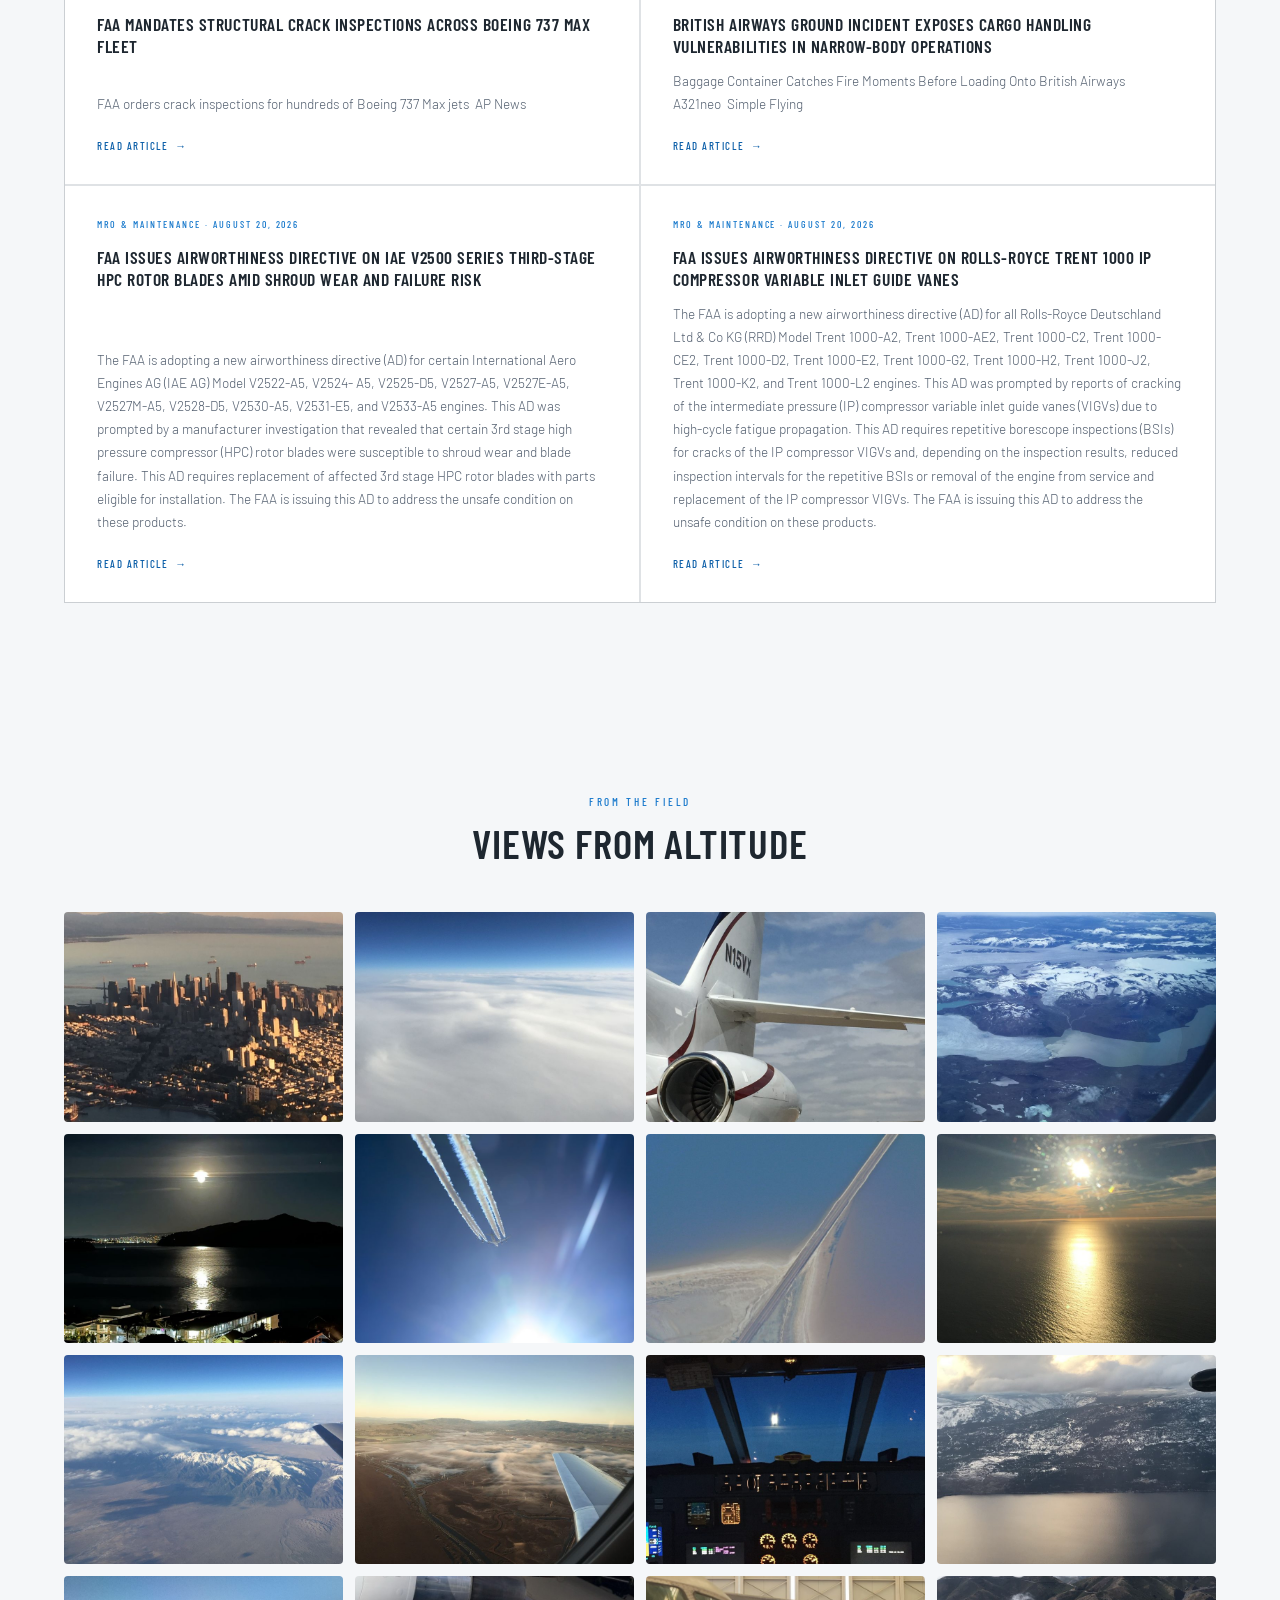
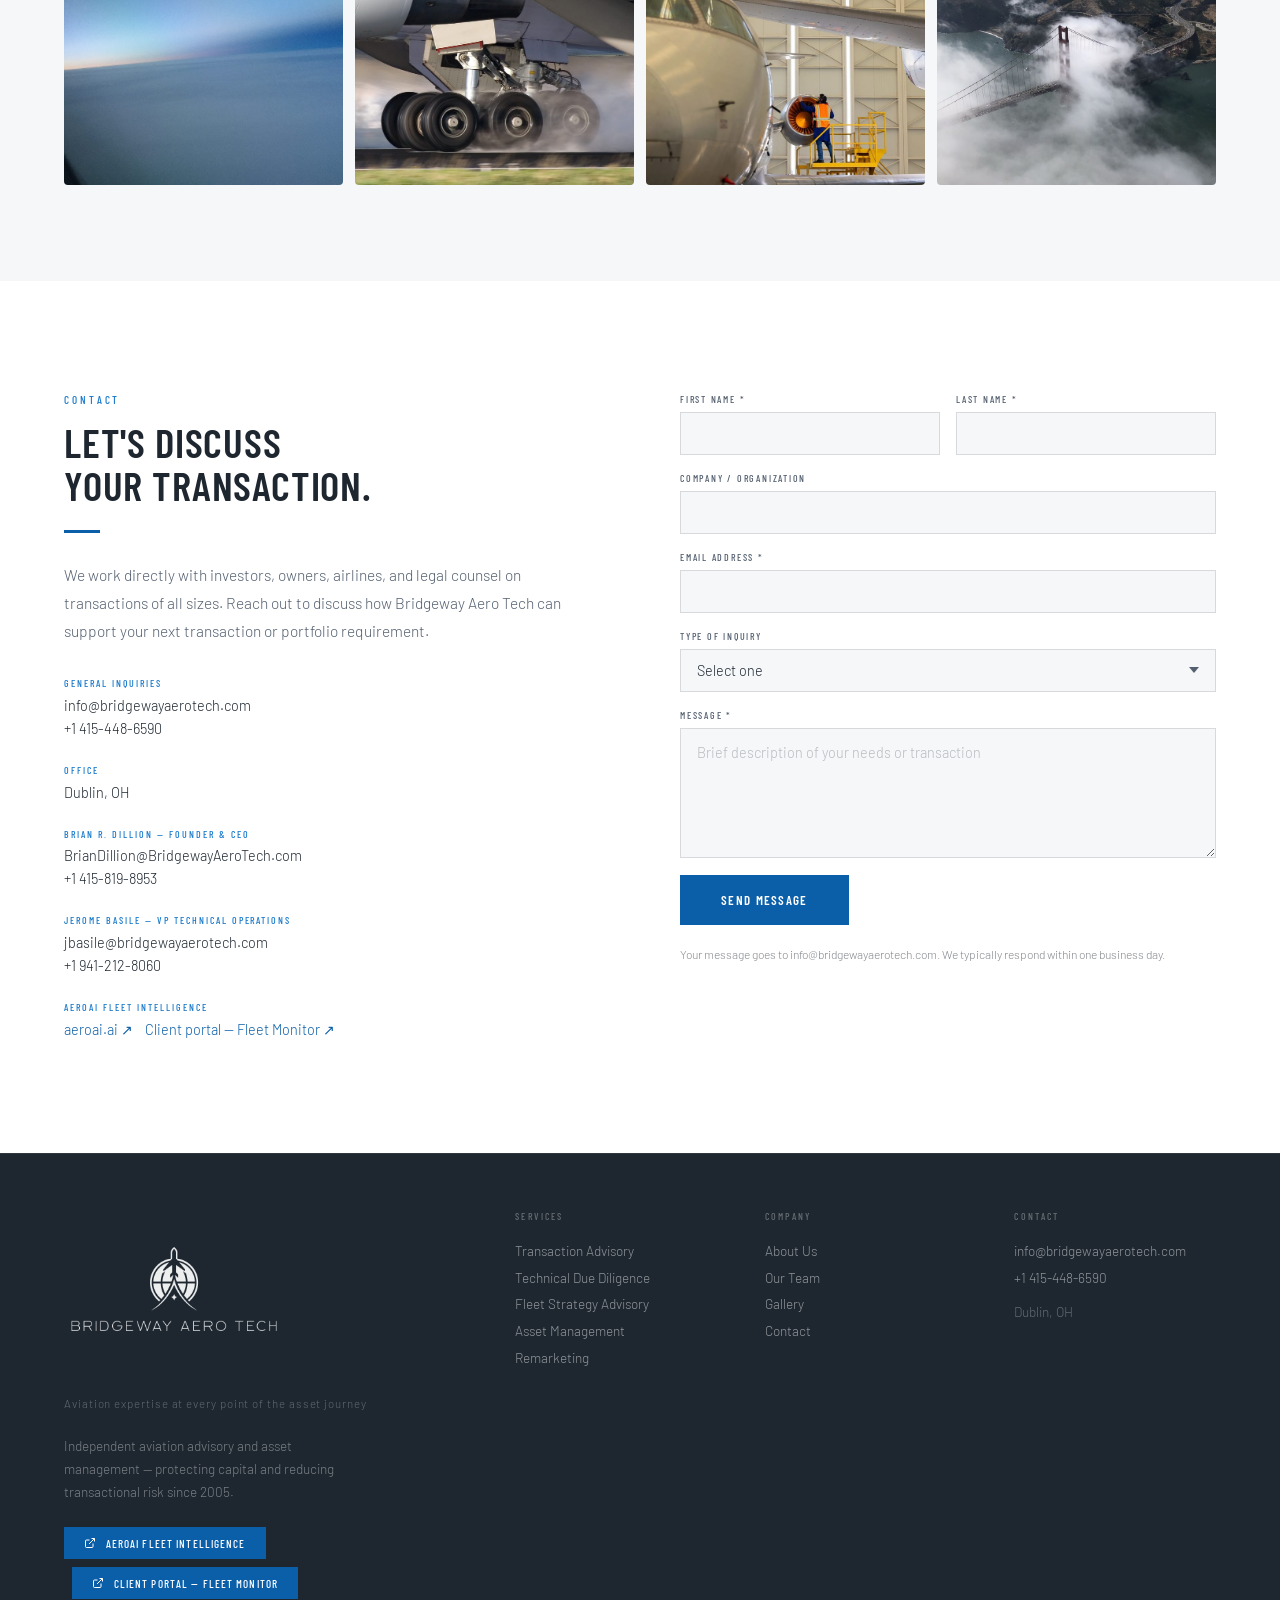
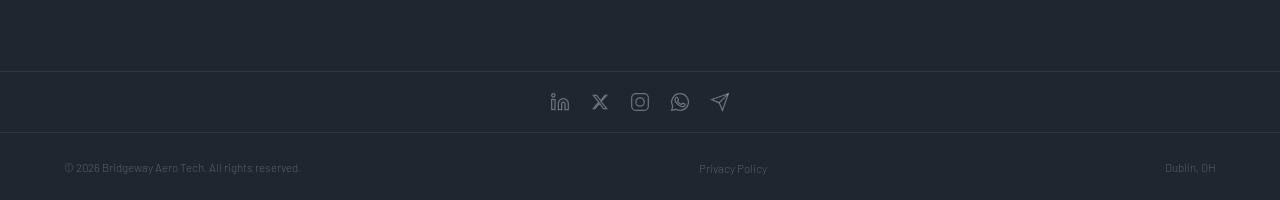
==== commit 15c6b887: "Merge 45a8747f43fdc4d92cafcccbec12e10a867ad0c1 into c59e5388a1753b600c6ea9f0446e3d1b2ac78520" ====
--- a/index.html
+++ b/index.html
@@ -354,9 +354,9 @@
       <div class="team-info">
         <div class="team-name">Brian R. Dillion</div>
         <div class="team-role">Founder &amp; CEO</div>
+        <p class="team-bio">[BIO PENDING] Two to four sentences of professional background go here. This block shows the layout at a realistic length; the copy itself is supplied by Bridgeway and nothing about this text is factual. Do not merge until it is replaced.</p>
         <div class="team-contact">
           <a href="mailto:BrianDillion@BridgewayAeroTech.com">BrianDillion@BridgewayAeroTech.com</a>
-          <a href="card/brian-dillion.html" class="team-card-link">Digital card &rarr;</a>
           <a href="tel:+14158198953">+1 415-819-8953</a>
         </div>
       </div>
@@ -367,9 +367,9 @@
       <div class="team-info">
         <div class="team-name">Jerome Basile</div>
         <div class="team-role">VP Technical Operations</div>
+        <p class="team-bio">[BIO PENDING] Two to four sentences of professional background go here. This block shows the layout at a realistic length; the copy itself is supplied by Bridgeway and nothing about this text is factual. Do not merge until it is replaced.</p>
         <div class="team-contact">
           <a href="mailto:jbasile@bridgewayaerotech.com">jbasile@bridgewayaerotech.com</a>
-          <a href="card/jerome-basile.html" class="team-card-link">Digital card &rarr;</a>
           <a href="tel:+19412128060">+1 941-212-8060</a>
         </div>
       </div>
@@ -380,9 +380,9 @@
       <div class="team-info">
         <div class="team-name">Shannon Poulsen, PhD</div>
         <div class="team-role">Insights &amp; Marketing Consultant</div>
+        <p class="team-bio">[BIO PENDING] Two to four sentences of professional background go here. This block shows the layout at a realistic length; the copy itself is supplied by Bridgeway and nothing about this text is factual. Do not merge until it is replaced.</p>
         <div class="team-contact">
           <a href="mailto:info@BridgewayAeroTech.com">info@BridgewayAeroTech.com</a>
-          <a href="card/shannon-poulsen.html" class="team-card-link">Digital card &rarr;</a>
         </div>
       </div>
     </article>
--- a/css/styles.css
+++ b/css/styles.css
@@ -943,6 +943,15 @@
   letter-spacing: .04em;
 }
 
+.team-bio {
+  font-family: var(--body);
+  font-size: .78rem;
+  font-weight: 300;
+  line-height: 1.65;
+  color: rgba(255,255,255,.55);
+  margin-top: .9rem;
+}
+
 .team-contact {
   margin-top: .85rem;
   padding-top: .85rem;
@@ -968,19 +977,6 @@
 }
 
 .team-contact a:hover { color: rgba(255,255,255,.75); }
-
-.team-card-link {
-  font-family: var(--cond);
-  font-size: .66rem;
-  font-weight: 600;
-  letter-spacing: .18em;
-  text-transform: uppercase;
-  color: var(--blue-lt);
-  margin-top: .35rem;
-  transition: color .2s;
-}
-
-.team-card-link:hover { color: var(--white); }
 
 .team-linkedin {
   color: rgba(255,255,255,.3);
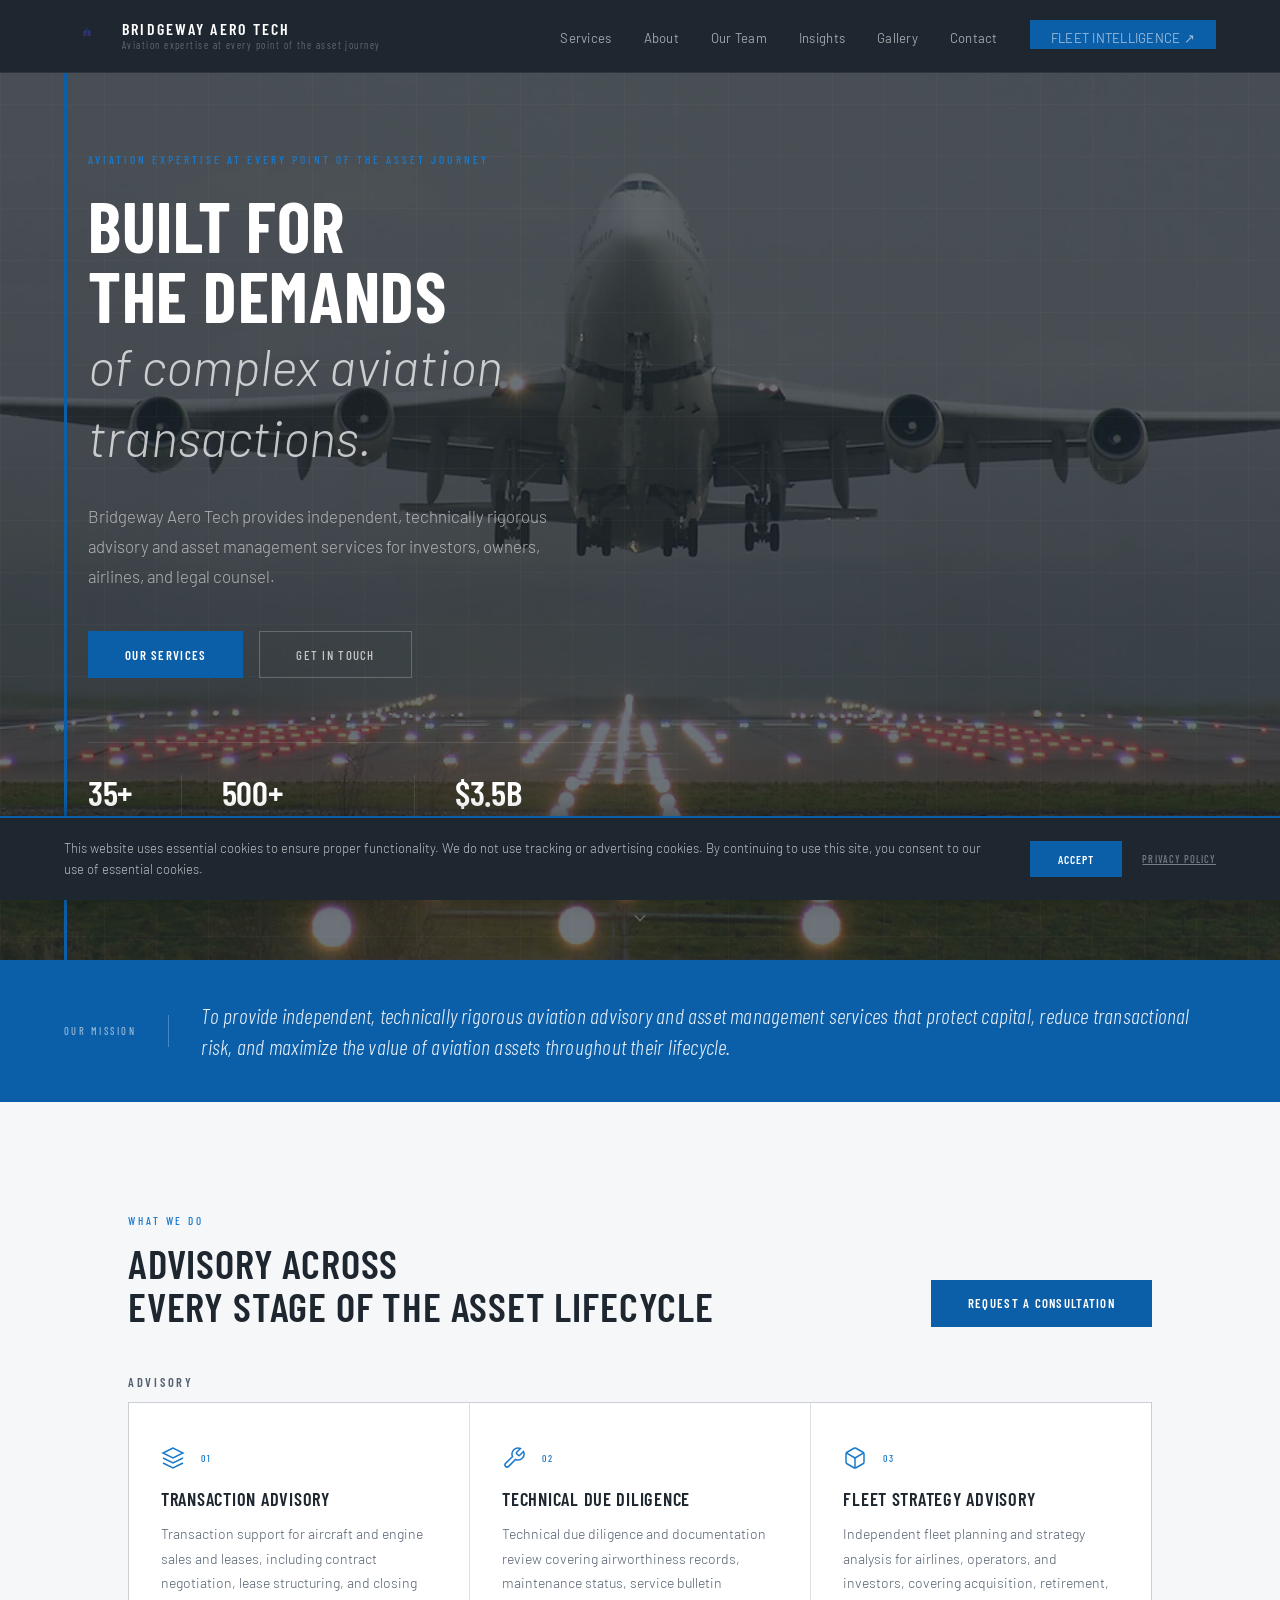
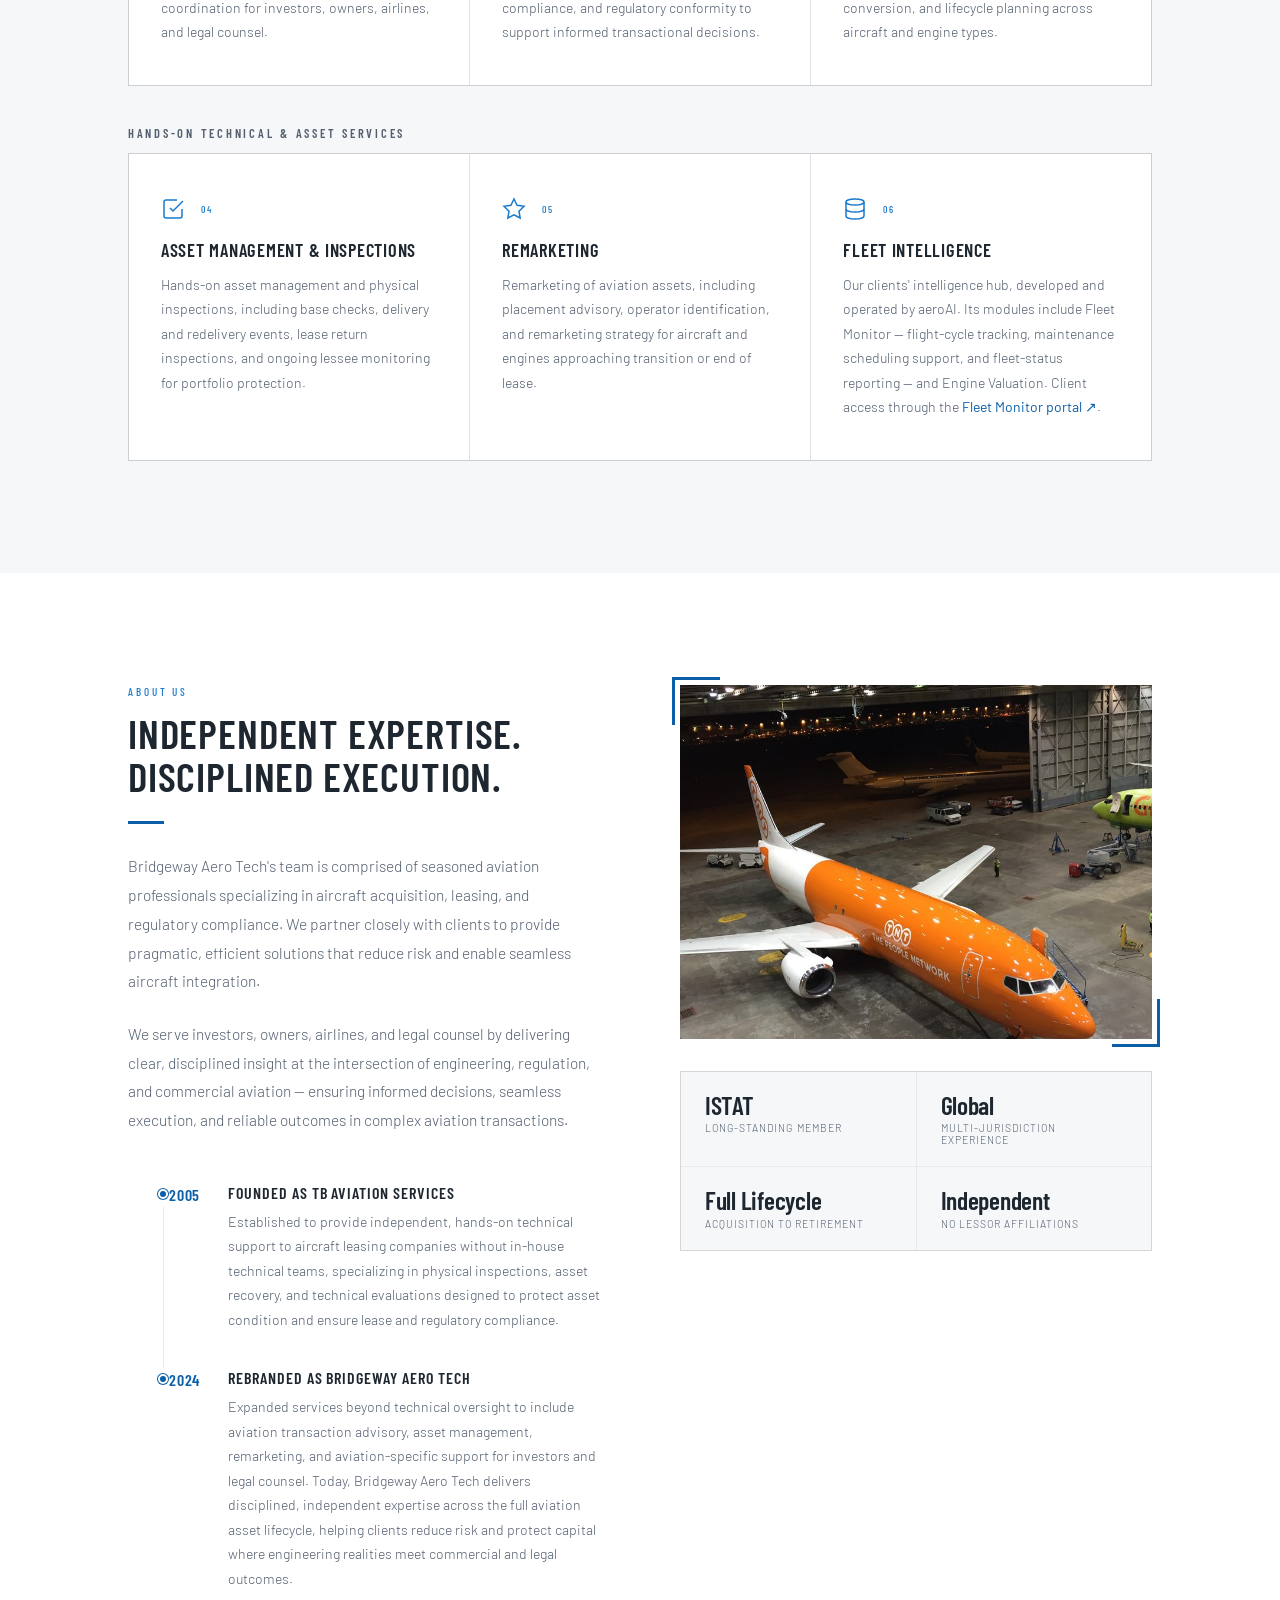
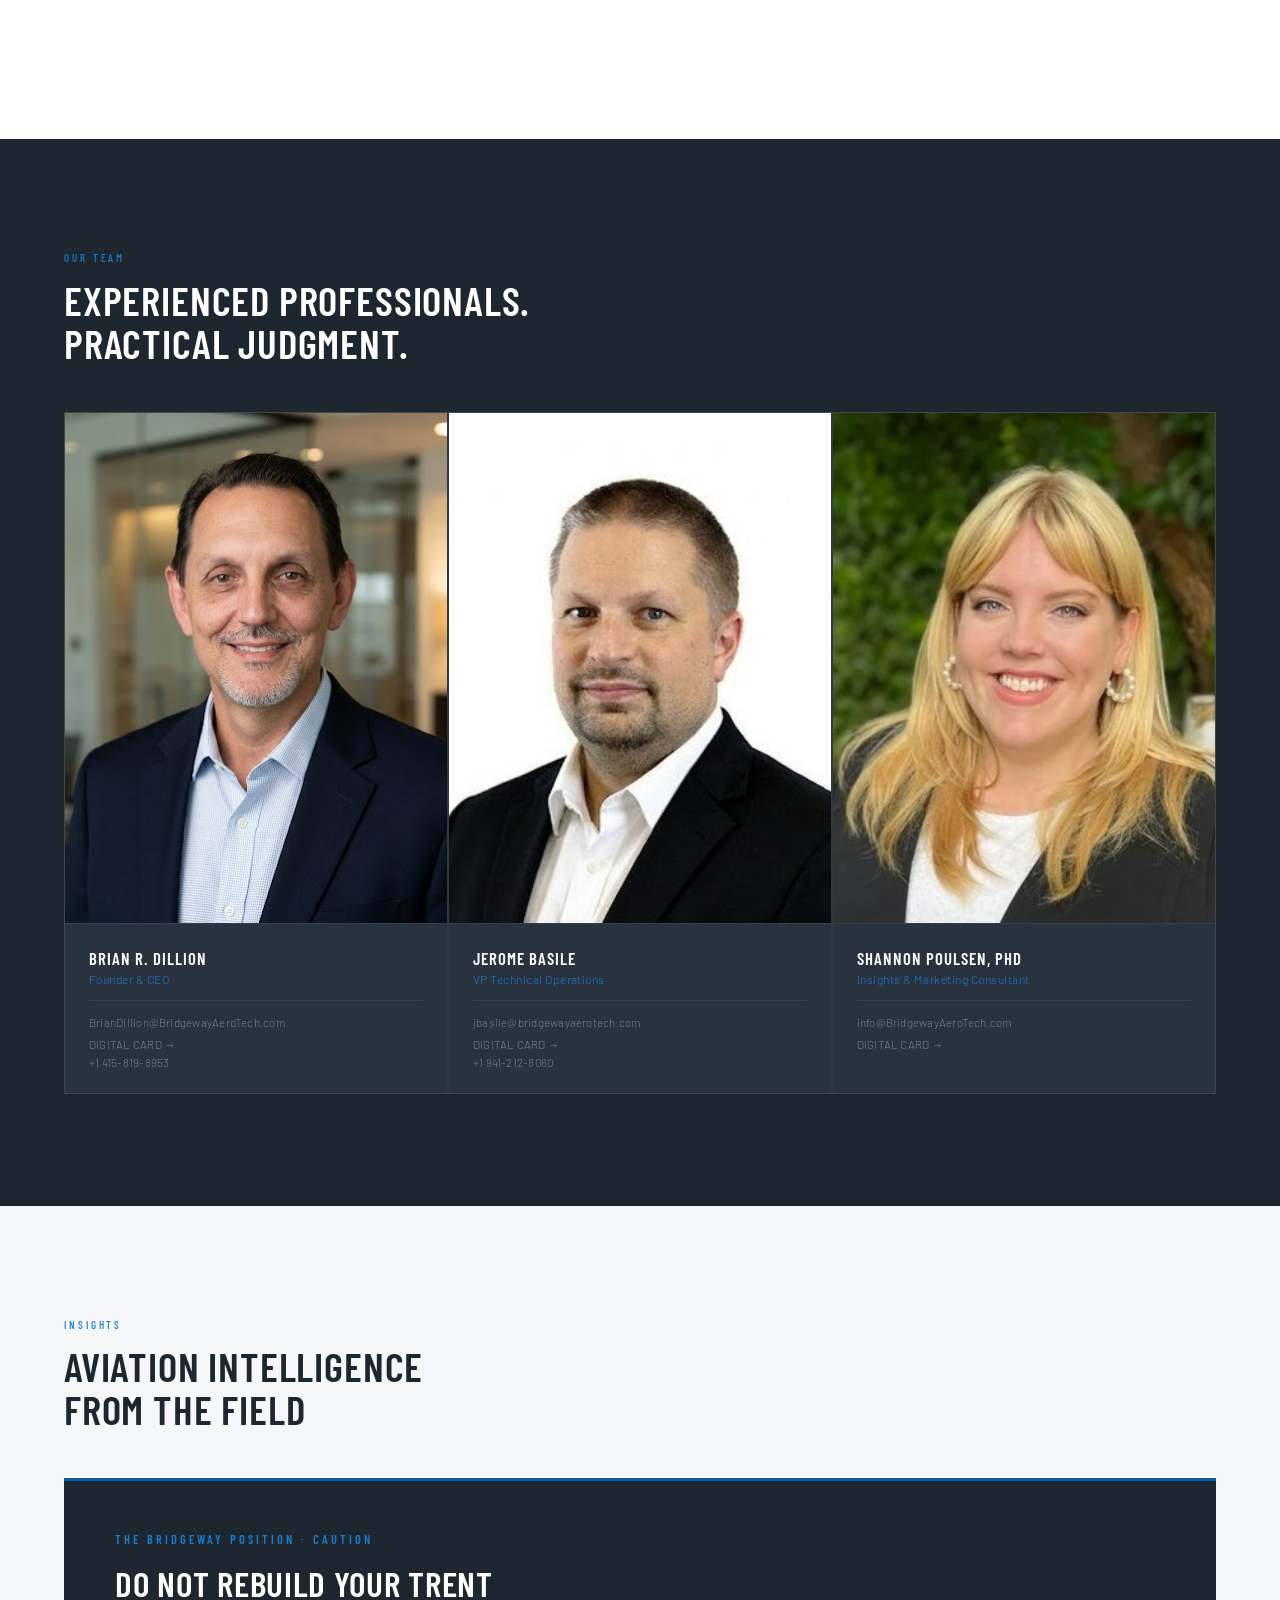
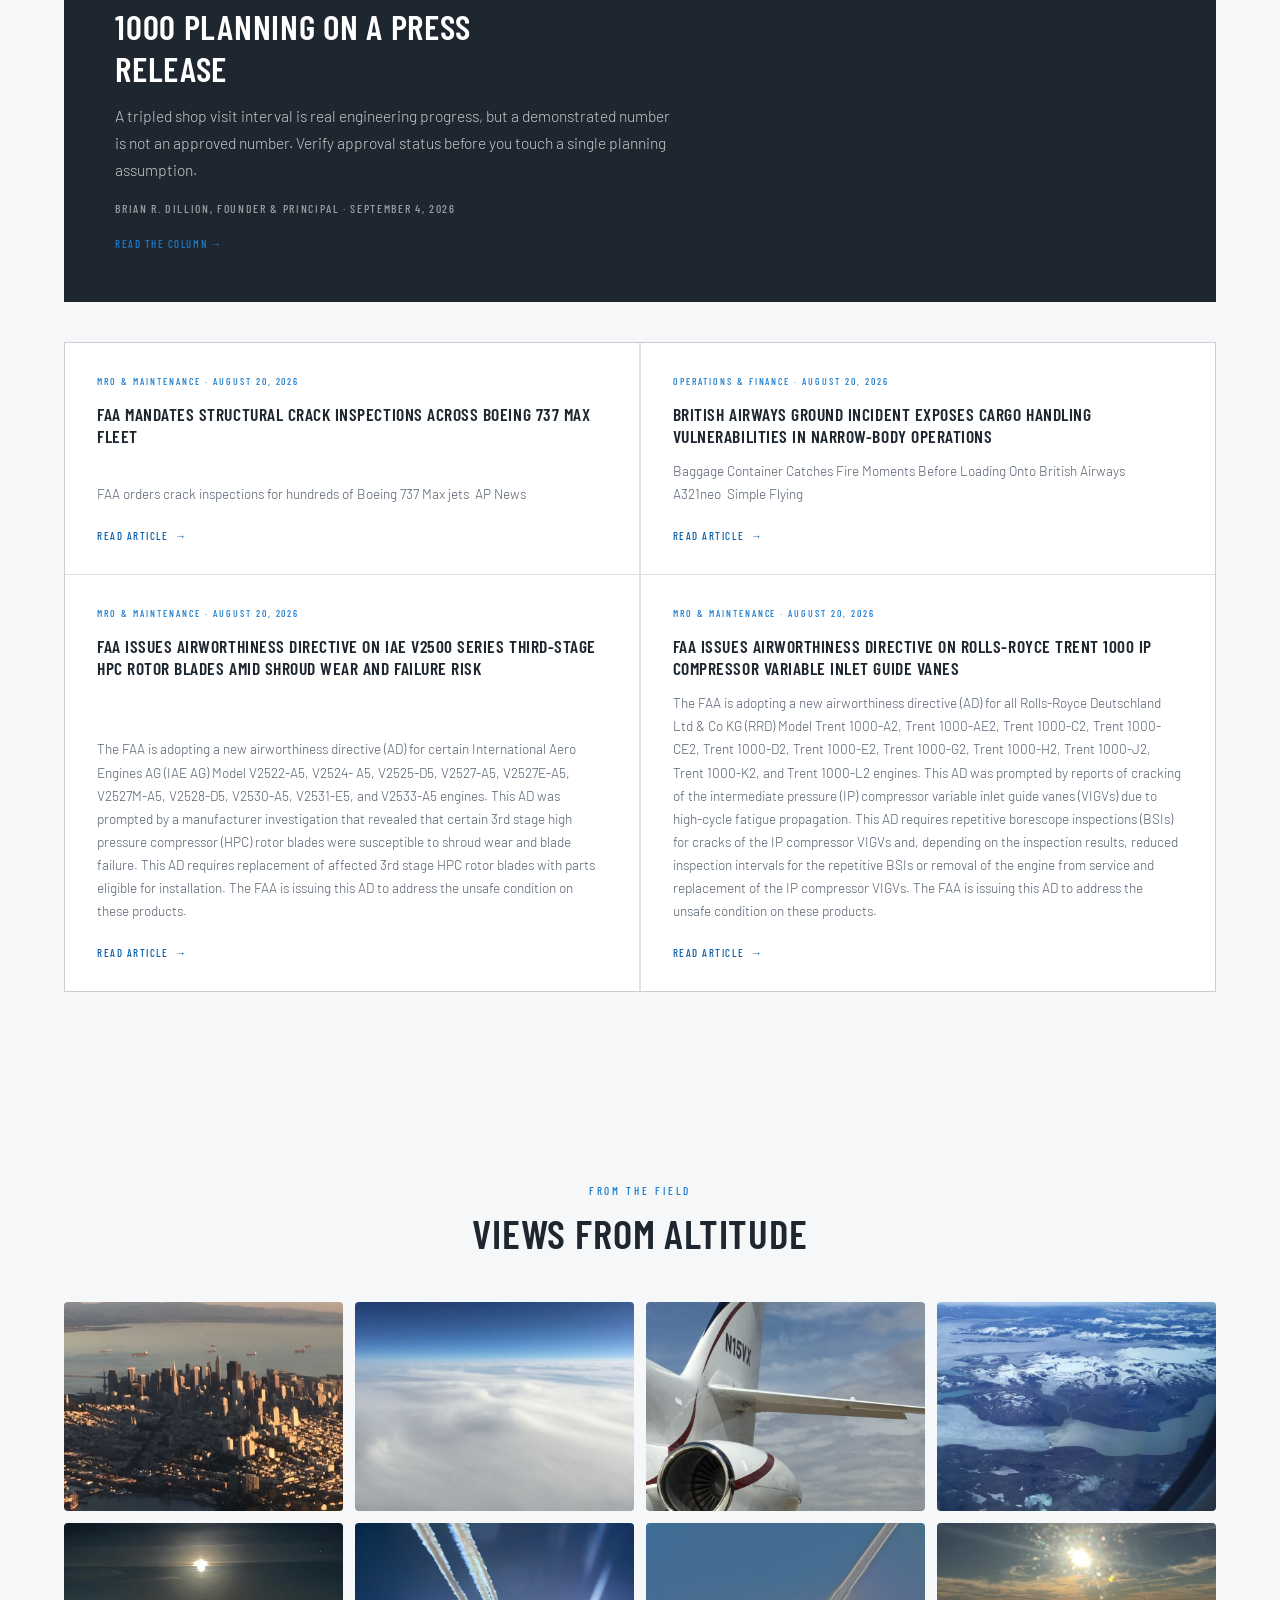
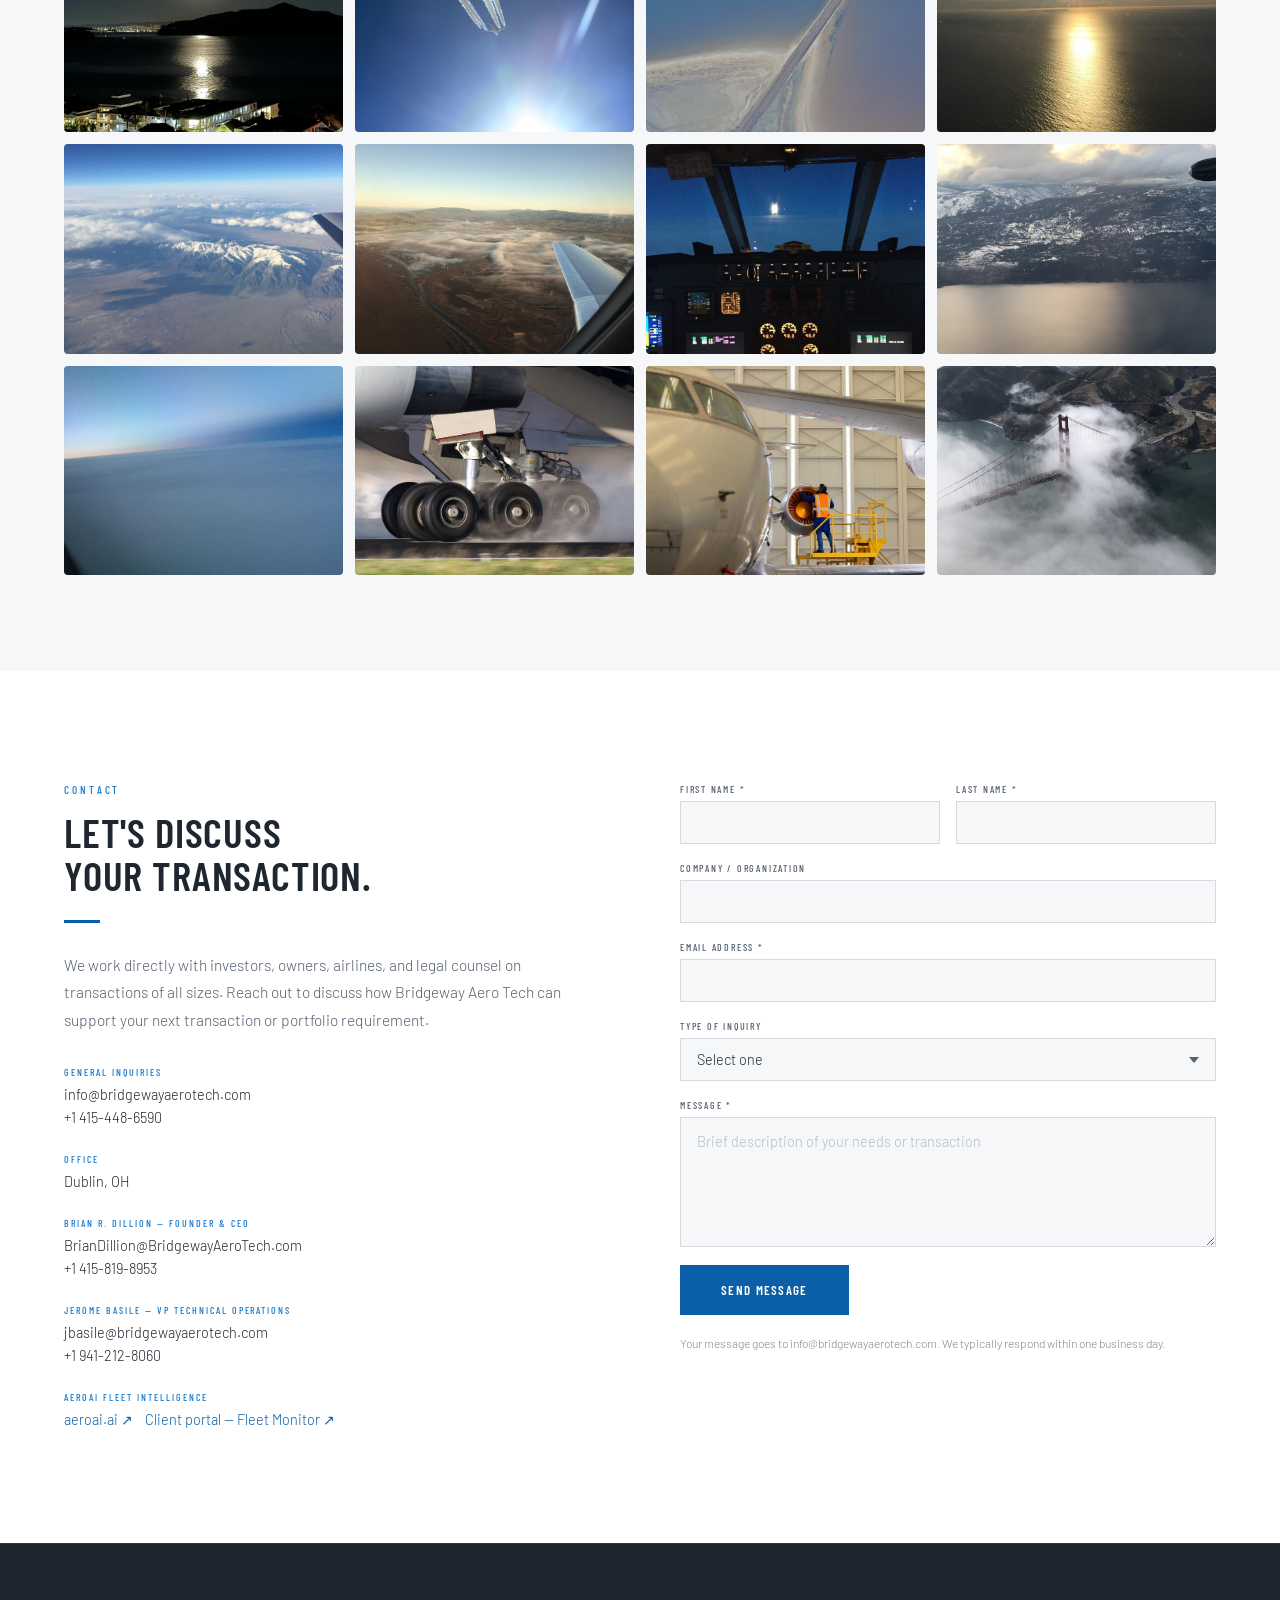
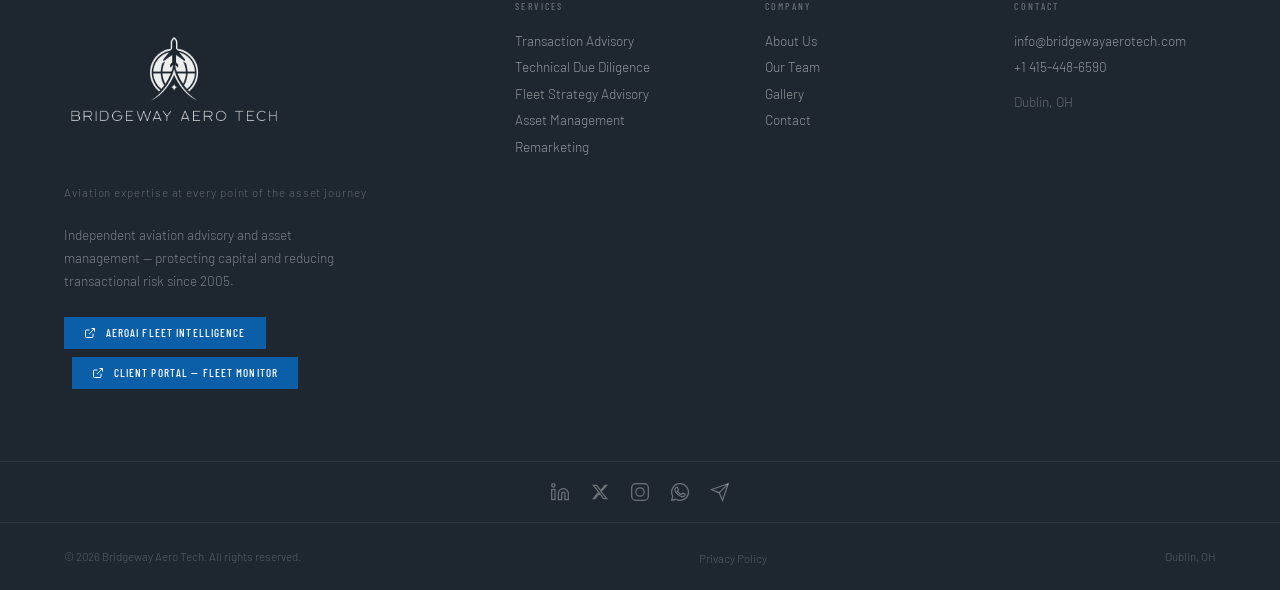
==== commit 9c119eba: "Merge 636325265e9b459376020580ac307f4ae4beafbd into bbc13e8171fac5d2ef432dfe8d03da7049c4e736" ====
--- a/index.html
+++ b/index.html
@@ -354,9 +354,9 @@
       <div class="team-info">
         <div class="team-name">Brian R. Dillion</div>
         <div class="team-role">Founder &amp; CEO</div>
-        <p class="team-bio">[BIO PENDING] Two to four sentences of professional background go here. This block shows the layout at a realistic length; the copy itself is supplied by Bridgeway and nothing about this text is factual. Do not merge until it is replaced.</p>
         <div class="team-contact">
           <a href="mailto:BrianDillion@BridgewayAeroTech.com">BrianDillion@BridgewayAeroTech.com</a>
+          <a href="card/brian-dillion.html" class="team-card-link">Digital card &rarr;</a>
           <a href="tel:+14158198953">+1 415-819-8953</a>
         </div>
       </div>
@@ -367,9 +367,9 @@
       <div class="team-info">
         <div class="team-name">Jerome Basile</div>
         <div class="team-role">VP Technical Operations</div>
-        <p class="team-bio">[BIO PENDING] Two to four sentences of professional background go here. This block shows the layout at a realistic length; the copy itself is supplied by Bridgeway and nothing about this text is factual. Do not merge until it is replaced.</p>
         <div class="team-contact">
           <a href="mailto:jbasile@bridgewayaerotech.com">jbasile@bridgewayaerotech.com</a>
+          <a href="card/jerome-basile.html" class="team-card-link">Digital card &rarr;</a>
           <a href="tel:+19412128060">+1 941-212-8060</a>
         </div>
       </div>
@@ -380,9 +380,9 @@
       <div class="team-info">
         <div class="team-name">Shannon Poulsen, PhD</div>
         <div class="team-role">Insights &amp; Marketing Consultant</div>
-        <p class="team-bio">[BIO PENDING] Two to four sentences of professional background go here. This block shows the layout at a realistic length; the copy itself is supplied by Bridgeway and nothing about this text is factual. Do not merge until it is replaced.</p>
         <div class="team-contact">
           <a href="mailto:info@BridgewayAeroTech.com">info@BridgewayAeroTech.com</a>
+          <a href="card/shannon-poulsen.html" class="team-card-link">Digital card &rarr;</a>
         </div>
       </div>
     </article>
--- a/css/styles.css
+++ b/css/styles.css
@@ -943,15 +943,6 @@
   letter-spacing: .04em;
 }
 
-.team-bio {
-  font-family: var(--body);
-  font-size: .78rem;
-  font-weight: 300;
-  line-height: 1.65;
-  color: rgba(255,255,255,.55);
-  margin-top: .9rem;
-}
-
 .team-contact {
   margin-top: .85rem;
   padding-top: .85rem;
@@ -977,6 +968,19 @@
 }
 
 .team-contact a:hover { color: rgba(255,255,255,.75); }
+
+.team-card-link {
+  font-family: var(--cond);
+  font-size: .66rem;
+  font-weight: 600;
+  letter-spacing: .18em;
+  text-transform: uppercase;
+  color: var(--blue-lt);
+  margin-top: .35rem;
+  transition: color .2s;
+}
+
+.team-card-link:hover { color: var(--white); }
 
 .team-linkedin {
   color: rgba(255,255,255,.3);
